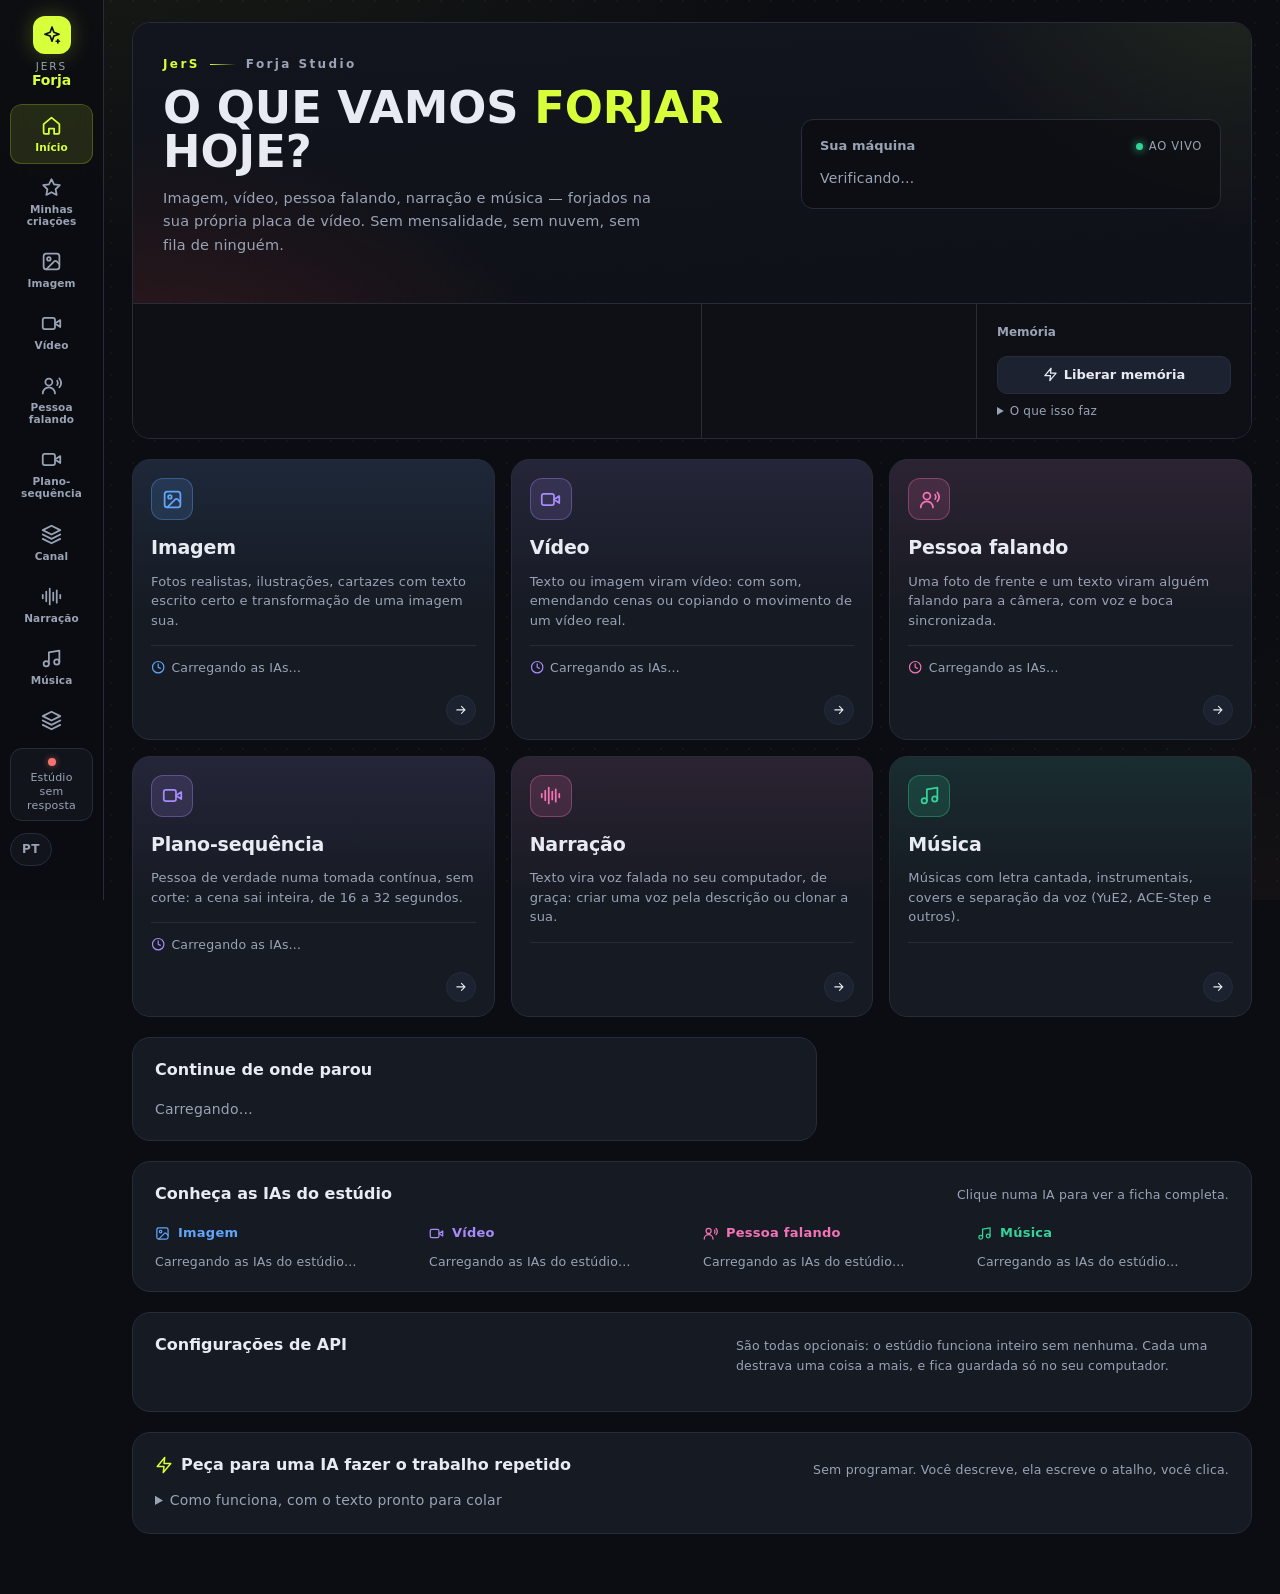
==== estudio/web/index.html @ 70407762 "Página inicial redesenhada (início v3) e dados corrigidos Estrutura: a máquina sobe para o herói com" ====
<!doctype html>
<html lang="pt-BR">
<head>
<meta charset="utf-8">
<meta name="viewport" content="width=device-width, initial-scale=1">
<meta name="color-scheme" content="dark">
<title>JerS · Forja Studio</title>
<link rel="icon" href="data:image/svg+xml,%3Csvg xmlns='http://www.w3.org/2000/svg' viewBox='0 0 32 32'%3E%3Crect width='32' height='32' rx='8' fill='%23d7ff3a'/%3E%3Cpath d='M16 5l2.6 7.4L26 15l-7.4 2.6L16 25l-2.6-7.4L6 15l7.4-2.6z' fill='%230b0d12'/%3E%3C/svg%3E">
<link rel="stylesheet" href="estilo.css?v=20261111-chaves">
<link rel="stylesheet" href="voz.css?v=20261103-nuvem">
<link rel="stylesheet" href="canal.css?v=20261102-molde">
<link rel="stylesheet" href="plano.css?v=20261102-molde2">
<link rel="stylesheet" href="conta.css?v=20261103-conta2">
</head>
<body>
<a class="pular" id="pular" href="#conteudo">Pular para o conteúdo</a>

<!-- A PORTA DE ENTRADA. Fica escondida; o conta.js a mostra quando nao ha licenca valida.
     Comeca com [hidden] de proposito: se o JavaScript falhar, o estudio abre em vez de
     ficar preso numa tela de login que ninguem consegue passar. -->
<div class="porta" id="porta" hidden>
  <div class="porta-arte" aria-hidden="true"><span class="porta-brasa"></span></div>
  <section class="porta-cartao" role="dialog" aria-labelledby="portaTitulo" aria-modal="true">
    <p class="porta-marca"><span class="heroi-jers">JerS</span><i aria-hidden="true"></i>Forja Studio</p>
    <h1 id="portaTitulo" data-i18n="tela.entre-na-sua-conta">Entre na sua conta</h1>
    <p class="porta-sub" id="portaSub" data-i18n="tela.as-ferramentas-daqui-sao-de">As ferramentas daqui são de graça e geram na sua
      própria placa de vídeo. A conta é só para a licença ficar no seu nome.</p>

    <div class="porta-abas" role="tablist">
      <button type="button" id="abaEntrar" role="tab" aria-selected="true" data-i18n="tela.ja-tenho-conta">Já tenho conta</button>
      <button type="button" id="abaCriar" role="tab" aria-selected="false" data-i18n="tela.criar-conta">Criar conta</button>
    </div>

    <form class="porta-form" id="portaForm" autocomplete="on" novalidate>
      <label class="so-criar" hidden>Seu nome
        <input type="text" id="cNome" name="nome" autocomplete="name" maxlength="80"
               placeholder="Como você quer ser chamado" data-i18n-attr="placeholder:dica.como-voce-quer-ser">
      </label>
      <label>E-mail
        <input type="email" id="cEmail" name="email" autocomplete="username"
               required maxlength="160" placeholder="voce@exemplo.com" data-i18n-attr="placeholder:dica.voce-exemplo-com">
      </label>
      <label class="so-criar" hidden>Telefone (com DDD)
        <input type="tel" id="cTel" name="telefone" autocomplete="tel" maxlength="24"
               placeholder="11 99999-8888">
      </label>
      <label>Senha
        <span class="porta-senha">
          <input type="password" id="cSenha" name="senha" autocomplete="current-password"
                 required minlength="8" maxlength="256" placeholder="pelo menos 8 letras ou números" data-i18n-attr="placeholder:dica.pelo-menos-8-letras">
          <button type="button" id="cVer" class="porta-olho" aria-label="Mostrar a senha" data-i18n-attr="aria-label:dica.mostrar-a-senha">ver</button>
        </span>
      </label>
      <p class="porta-erro" id="portaErro" role="alert" hidden></p>
      <button type="submit" class="gerar porta-bt" id="portaBt" data-i18n="tela.entrar">Entrar</button>
      <!-- 05/11/2026: antes disto, quem esquecia a senha nao tinha saida nenhuma a nao
           ser procurar o dono. So aparece no modo "entrar": no cadastro nao faz sentido. -->
      <button type="button" class="porta-esqueci" id="portaEsqueci" data-i18n="tela.esqueci-minha-senha">Esqueci minha senha</button>
    </form>

    <!-- 13/11/2026: o codigo de 6 numeros que chega no e-mail. Aparece no lugar do
         formulario quando o servidor aceita a senha mas ainda nao tem o e-mail confirmado -
         no cadastro novo e na atualizacao de cadastro das contas antigas. -->
    <form class="porta-form porta-codigo" id="portaCodigo" autocomplete="off" novalidate hidden>
      <p class="porta-codigo-txt" id="codigoTxt"></p>
      <label>Código de 6 números
        <input type="text" id="cCodigo" name="codigo" inputmode="numeric" pattern="[0-9]*"
               autocomplete="one-time-code" maxlength="7" placeholder="000000">
      </label>
      <p class="porta-erro" id="codigoErro" role="alert" hidden></p>
      <button type="submit" class="gerar porta-bt" id="codigoBt">Confirmar e entrar</button>
      <button type="button" class="porta-esqueci" id="codigoDeNovo">Mandar outro código</button>
      <button type="button" class="porta-esqueci" id="codigoVoltar">Voltar</button>
    </form>

    <p class="porta-pe" id="portaPe"></p>
  </section>
</div>

<header class="topo">
  <a class="marca" href="#/" aria-label="JerS Forja Studio — início"
     data-i18n-attr="aria-label:topo.marca">
    <span class="marca-ic" id="marcaIc"></span>
    <span class="marca-txt"><span class="marca-jers">JerS</span><b>Forja</b></span>
  </a>
  <nav class="nav" id="nav" aria-label="Seções" data-i18n-attr="aria-label:nav.secoes">
    <a href="#/" data-rota="inicio"><span data-ic="inicio"></span><span data-i18n="nav.inicio">Início</span></a>
    <a href="#/tudo" data-rota="tudo"><span data-ic="estrela"></span><span data-i18n="nav.tudo">Minhas criações</span></a>
    <a href="#/imagem" data-rota="imagem"><span data-ic="imagem"></span><span data-i18n="nav.imagem">Imagem</span></a>
    <a href="#/video" data-rota="video"><span data-ic="video"></span><span data-i18n="nav.video">Vídeo</span></a>
    <a href="#/apresentador" data-rota="apresentador"><span data-ic="apresentador"></span><span data-i18n="nav.apresentador">Pessoa falando</span></a>
    <a href="#/plano" data-rota="plano"><span data-ic="video"></span><span data-i18n="nav.plano">Plano-sequência</span></a>
    <a href="#/canal" data-rota="canal"><span data-ic="fila"></span><span data-i18n="nav.canal">Canal</span></a>
    <a href="#/voz" data-rota="voz"><span data-ic="onda"></span><span data-i18n="nav.voz">Narração</span></a>
    <a href="#/musica" data-rota="musica"><span data-ic="musica"></span><span data-i18n="nav.musica">Música</span></a>
    <a href="#/fila" data-rota="fila"><span data-ic="fila"></span><span data-i18n="nav.fila">Fila</span>
      <span class="nav-contador" id="navFilaN" hidden></span></a>
  </nav>
  <!-- O title daqui NÃO leva data-i18n-attr: o app.js reescreve ele a cada pulso com o
       estado da máquina ("Nada gerando agora", "O estúdio não respondeu"). Marcar para
       traduzir faria a troca de idioma apagar um aviso vivo - e o pulso seguinte apagaria
       a tradução de volta. Texto que o servidor escreve se traduz no servidor. -->
  <a class="maq-mini" id="maqMini" href="#/" title="Sua máquina (abre o Início)">
    <i class="ponto" id="maqPonto"></i><span id="maqTxt">verificando…</span>
  </a>
  <!-- 11/11/2026: português é o padrão e nunca se pergunta nada a quem já está em
       português. Quem quiser inglês ou espanhol troca aqui, e a escolha fica no navegador. -->
  <div class="idioma-canto" id="idiomaCanto"></div>
  <div class="conta-canto" id="contaCanto"></div>
  <!-- fio de progresso: aparece em QUALQUER aba enquanto algo gera (02/11/2026) -->
  <i class="topo-prog" id="topoProg" hidden aria-hidden="true"></i>
</header>

<main id="conteudo" tabindex="-1">

  <!-- recado de configuracao nova (atualizacao.js) -->
  <div id="atualizacaoTarja"></div>

  <!-- ============================== INÍCIO ============================== -->
  <section id="vInicio" class="vista inicio" hidden aria-labelledby="inicioTitulo">
    <div id="contaRecado"></div>

    <!-- INICIO v3 (14/11/2026). O heroi tem duas metades: o titulo e a maquina ao vivo.
         Embaixo, a BANCADA: servicos, IA de texto, fila e memoria numa linha so. As pecas da
         bancada sao MOVIDAS para ca pelo app.js (montarMaquina), com os mesmos ids. -->
    <div class="heroi">
      <div class="heroi-brasa" aria-hidden="true"></div>
      <div class="heroi-corpo">
        <div class="heroi-texto">
          <p class="heroi-marca"><span class="heroi-jers">JerS</span><i aria-hidden="true"></i>Forja Studio</p>
          <h1 id="inicioTitulo" tabindex="-1" data-i18n-html="inicio.titulo">O que vamos <em>forjar</em> hoje?</h1>
          <p class="heroi-sub" data-i18n="inicio.sub">Imagem, vídeo, pessoa falando, narração e música — forjados na sua
            própria placa de vídeo. Sem mensalidade, sem nuvem, sem fila de ninguém.</p>
          <div class="heroi-tiras" id="heroiTiras" role="status"></div>
        </div>
        <section class="maquina" id="maquina" aria-labelledby="maqTitulo">
          <div class="bloco-cab">
            <h2 id="maqTitulo" data-i18n="tela.sua-maquina">Sua máquina</h2>
            <span class="ao-vivo" id="maqAoVivo"><i></i>ao vivo</span>
          </div>
          <div id="maqCorpo"><p class="fraco">Verificando…</p></div>
        </section>
      </div>
      <div class="bancada" id="bancada">
        <div class="forja-fornos" id="forjaFornos"></div>
      </div>
    </div>

    <div class="escolhas" id="escolhas"></div>

    <!-- 13/11/2026: as IAs que o projeto ja usou e aprova, com a escolha do DISCO. Antes o
         painel baixava tudo dentro da propria pasta, sem perguntar - e quem nao tinha
         espaco no C: nao tinha o que fazer. Desenhado pelo app.js (renderAprovadas). -->
    <!-- 14/11/2026: tudo que esta maquina precisa para o estudio funcionar inteiro, em
         ordem de fazer, com o passo a passo e o botao. Desenhado pelo app.js (renderPreparar). -->
    <section class="bloco-inicio preparar" id="blocoPreparar" aria-labelledby="prepTitulo" hidden>
      <div class="bloco-cab">
        <h2 id="prepTitulo" data-i18n="tela.preparar">Preparar esta máquina</h2>
        <p class="fraco" id="prepSub"></p>
      </div>
      <div id="preparar"></div>
    </section>

    <div class="inicio-duo">
      <section class="bloco-inicio" aria-labelledby="contTitulo">
        <div class="bloco-cab">
          <h2 id="contTitulo" data-i18n="tela.continue-de-onde-parou">Continue de onde parou</h2>
          <p class="fraco" id="contConta"></p>
        </div>
        <div class="recentes" id="recentes"><p class="fraco">Carregando…</p></div>
      </section>

    <!-- ====== Novidades (02/11/2026): vem de estudio/novidades.json ====== -->
    <section class="bloco-inicio novidades" id="blocoNovidades" aria-labelledby="novTitulo" hidden>
      <div class="bloco-cab">
        <h2 id="novTitulo"><span data-ic="brilho"></span> Novidades</h2>
        <button type="button" class="bt-fantasma mini" id="novVerTodas" hidden>Ver todas</button>
      </div>
      <div class="nov-lista" id="novLista"></div>
    </section>
    </div>

    <div class="dica-faixa" id="dicaFaixa">
      <span class="dica-ic" data-ic="dica"></span>
      <div class="dica-corpo"><p class="dica-rot" id="dicaRot">Dica</p><p class="dica-txt" id="dicaTxt"></p></div>
      <button type="button" class="bt-fantasma" id="dicaOutra" aria-label="Mostrar outra dica"><span data-ic="dir"></span></button>
    </div>

    <section class="bloco-inicio aprovadas" id="blocoAprovadas" aria-labelledby="aprovTitulo" hidden>
      <div class="bloco-cab">
        <h2 id="aprovTitulo" data-i18n="tela.ias-aprovadas">IAs aprovadas pelo projeto</h2>
        <p class="fraco" data-i18n="tela.ias-aprovadas-sub">As que já foram usadas de verdade para fazer vídeo e funcionam. Escolha o disco, marque as que quer e instale.</p>
      </div>
      <div id="aprovadas"></div>
    </section>

    <section class="bloco-inicio catalogo" aria-labelledby="catTitulo">
      <div class="bloco-cab">
        <h2 id="catTitulo" data-i18n="tela.conheca-as-ias-do-estudio">Conheça as IAs do estúdio</h2>
        <p class="fraco" data-i18n="tela.clique-numa-ia-para-ver">Clique numa IA para ver a ficha completa.</p>
      </div>
      <div class="catalogo-grade" id="catalogo"></div>
    </section>

    <!-- 11/11/2026: as chaves de API, num lugar so. Antes a do ElevenLabs ficava escondida
         dentro da aba Narracao e o token do Hugging Face só existia como arquivo — quem
         instalava o pacote não tinha como saber que ele existia. O conteudo e desenhado
         pelo app.js (renderChaves), a partir do que o /api/chaves conta. -->
    <section class="bloco-inicio chaves" id="blocoChaves" aria-labelledby="chavesTitulo">
      <div class="bloco-cab">
        <h2 id="chavesTitulo" data-i18n="tela.configuracoes-de-api">Configurações de API</h2>
        <p class="fraco" data-i18n="tela.sao-todas-opcionais-o-estudio">São todas opcionais: o estúdio funciona inteiro sem nenhuma. Cada uma destrava uma coisa a mais, e fica guardada só no seu computador.</p>
      </div>
      <div class="chaves-lista" id="chavesLista"></div>
    </section>

    <!-- ====== o atalho que a IA escreve (02/11/2026) ====== -->
    <section class="bloco-inicio atalho-ia" aria-labelledby="atalhoTitulo">
      <div class="bloco-cab">
        <h2 id="atalhoTitulo"><span data-ic="raio"></span> Peça para uma IA fazer o trabalho repetido</h2>
        <p class="fraco" data-i18n="tela.sem-programar-voce-descreve-ela">Sem programar. Você descreve, ela escreve o atalho, você clica.</p>
      </div>

      <details class="atalho-dobra">
        <summary>Como funciona, com o texto pronto para colar</summary>
      <div class="atalho-corpo">
        <p>Este estúdio é um servidor na sua própria máquina, em
          <code>http://127.0.0.1:8194</code>. Quem sabe conversar com ele por HTTP comanda o
          estúdio inteiro — e uma <b>IA de código</b> (Claude Code, Codex, Gemini CLI) sabe.</p>

        <p>Você pede em português: <i>“lê o arquivo cenas.json, manda o estúdio gerar a imagem
          de cada cena no Qwen 2512 em 9:16, espera cada uma terminar, e no fim junta tudo com a
          narração. Me entrega isso como um .bat que eu clico.”</i> Ela entrega o arquivo. Você
          clica.</p>

        <p class="atalho-chave"><b>É aqui que o token fica barato:</b> você paga a IA de código
          <b>uma vez</b>, para escrever o atalho. Daí em diante o atalho roda sozinho, quantas
          vezes você quiser, sem conversa e sem cobrança por geração — porque quem gera é a sua
          placa, aqui dentro.</p>

        <details class="atalho-cola">
          <summary data-i18n="tela.o-que-colar-na-conversa">O que colar na conversa com a IA (clique para abrir)</summary>
          <p class="fraco" data-i18n="tela.cole-este-bloco-e-ela">Cole este bloco e ela já sabe falar com o estúdio:</p>
          <pre id="atalhoTexto">O Estúdio Local roda em http://127.0.0.1:8194 e tem estes endereços:

  GET  /api/presets      a lista de IAs instaladas, com formatos e qualidades de cada uma
  POST /api/gerar        põe um trabalho na fila
                         corpo: {"preset": "...", "modo": "...", "prompt": "...",
                                 "formato": "9:16", "qualidade": "Caprichado"}
                         devolve o id do trabalho
  GET  /api/trabalhos?aba=imagem&amp;limite=60    o estado da fila (pronto / gerando / erro)
  GET  /api/midia/{id}/{i}                    BAIXA o arquivo pronto
  GET  /api/pastas       as pastas desta máquina (pergunte, não chute)
  POST /api/voz/falar    gera narração com a voz local (de graça)
  GET  /api/ocupado      diz se a placa está ocupada

ONDE OS ARQUIVOS FICAM: eles NÃO caem na minha pasta de trabalho. A imagem e o vídeo ficam
na pasta de saída da ComfyUI, e a narração em outra; pergunte em /api/pastas. Para usar um
arquivo, BAIXE por /api/midia/{id}/{i} e salve você mesmo onde eu pedi. Não escreva caminho
de pasta dentro do atalho: numa outra instalação ele quebra.

NÃO VEM NADA PRONTO: não há vídeo, imagem nem música de exemplo aqui dentro. Tudo é gerado
na hora, pela minha placa. Faça a conta do tempo ANTES de prometer: imagem ~25 s, narração
poucos segundos, montagem ~30 s e pessoa falando (lip sync) ~1 min de placa para cada 1 s
de fala. Trilha sonora este estúdio não gera: use música que eu já tenha no disco.

REGRAS que já custaram caro aqui:
1. UMA geração por vez. Só mande a próxima quando a anterior aparecer como pronta em
   /api/trabalhos. A placa não divide: duas ao mesmo tempo deixam as duas lentas.
2. O estúdio PISCA quando carrega um modelo grande. Não desista no primeiro erro: conte
   as falhas seguidas e só pare depois de umas 30 tentativas (uns 4 minutos de silêncio).
3. Se o estúdio cair no meio, PROCURE O ARQUIVO ÓRFÃO na pasta de saída da ComfyUI antes
   de mandar refazer: quase sempre ele já está pronto, só não foi registrado.

Me entregue o resultado como um .bat que eu clico na Área de Trabalho.</pre>
          <button type="button" class="bt-sec" id="atalhoCopiar"><span data-ic="copiar"></span>Copiar este bloco</button>
          <p class="nota fraco">Peça o que é repetitivo: gerar uma lista de cenas, refazer só as
            que ficaram ruins, juntar vídeo com narração, montar a versão vertical. Não peça que
            ela <b>escolha o que ficou bonito</b>: ela não vê a imagem. O atalho automatiza o
            braço, não o olho.</p>
        </details>
      </div>
      </details>
    </section>
  </section>

  <!-- ============================== GERADOR (imagem / vídeo / pessoa falando) ============================== -->
  <section id="vGerador" class="vista gerador" hidden>
    <aside class="painel" id="painel" aria-labelledby="rotaTitulo">
      <div class="painel-corpo" id="painelCorpo">
        <div class="painel-cab">
          <span class="painel-ic" id="rotaIc"></span>
          <div>
            <p class="sobrelinha" id="rotaSobre">Criar</p>
            <h1 id="rotaTitulo" tabindex="-1">Imagem</h1>
          </div>
        </div>

        <section class="bloco" id="secIA" aria-labelledby="hIA">
          <h2 class="passo" id="hIA" data-i18n="tela.escolha-a-ia">Escolha a IA</h2>
          <div id="iaAtual"></div>
          <div id="seletorIA" class="seletor-ia" hidden>
            <label class="busca">
              <span data-ic="busca"></span>
              <input id="buscaIA" type="search" placeholder="Buscar (ex.: cartaz, retrato, com som)" aria-label="Buscar IA" autocomplete="off">
            </label>
            <div id="listaIA" class="lista-ia"></div>
            <details class="em-teste" id="emTeste" hidden>
              <summary data-i18n="tela.em-teste-ainda-nao-liberadas">Em teste — ainda não liberadas</summary>
              <ul id="listaTeste"></ul>
            </details>
          </div>
        </section>

        <section class="bloco" id="secModo" hidden aria-labelledby="hModo">
          <h2 class="passo" id="hModo" data-i18n="tela.como-comecar">Como começar</h2>
          <div class="chips" id="modos" role="group" aria-labelledby="hModo"></div>
        </section>

        <section class="bloco" id="secImagem" hidden aria-labelledby="tituloImagem">
          <h2 class="passo" id="tituloImagem">Imagem</h2>
          <label class="upload" id="upImagem">
            <input type="file" accept="image/*" class="sr-only" aria-describedby="tituloImagem">
            <span class="up-ic" data-ic="enviar"></span>
            <span class="up-txt" data-i18n="tela.clique-arraste-ou-cole-ctrl">Clique, arraste ou cole (Ctrl+V) a imagem</span>
            <img alt="Imagem enviada" hidden>
          </label>
          <div class="texto-ia-barra" id="barraDescrever" hidden>
            <button type="button" class="bt-sec bt-texto" id="btDescrever" title="A IA de texto olha a imagem e escreve uma descrição que pode virar prompt"><span data-ic="ver"></span><span data-i18n="tela.descrever-esta-imagem">Descrever esta imagem</span></button>
            <span class="texto-ia-status" id="descreverStatus" aria-live="polite"></span>
          </div>
        </section>

        <section class="bloco" id="secRefs" hidden aria-labelledby="hRefs">
          <h2 class="passo" id="hRefs">Imagens de referência <small id="refsConta"></small></h2>
          <div class="refs" id="refs"></div>
          <label class="upload baixo" id="upRefs">
            <input type="file" accept="image/*" multiple class="sr-only" aria-describedby="refsDica">
            <span class="up-ic" data-ic="mais"></span>
            <span class="up-txt" data-i18n="tela.adicionar-imagens-rosto-roupa-carro">Adicionar imagens (rosto, roupa, carro, cenário…)</span>
          </label>
          <p class="nota" id="refsDica">Clique numa imagem para colocar a etiqueta dela no prompt.</p>
        </section>

        <section class="bloco" id="secVideo" hidden aria-labelledby="hVideo">
          <h2 class="passo" id="hVideo" data-i18n="tela.video-de-movimento">Vídeo de movimento</h2>
          <label class="upload" id="upVideo">
            <input type="file" accept="video/*" class="sr-only" aria-describedby="hVideo">
            <span class="up-ic" data-ic="video"></span>
            <span class="up-txt" data-i18n="tela.1-pessoa-camera-parada-corpo">1 pessoa, câmera parada, corpo inteiro</span>
            <video muted playsinline hidden></video>
          </label>
        </section>

        <section class="bloco" id="secEnquadrar" hidden aria-labelledby="hEnq">
          <h2 class="passo" id="hEnq" data-i18n="tela.enquadramento-do-personagem">Enquadramento do personagem</h2>
          <div class="chips" id="enquadrarChips" role="group" aria-labelledby="hEnq"></div>
          <div class="enquadre" id="enquadre" hidden>
            <figure><video id="enqVideo" muted playsinline preload="auto"></video><figcaption data-i18n="tela.video-1-quadro">Vídeo (1º quadro)</figcaption></figure>
            <figure><img id="enqImagem" alt="Personagem enquadrado"><figcaption data-i18n="tela.personagem-enquadrado">Personagem enquadrado</figcaption></figure>
          </div>
          <p class="nota" id="enqStatus" aria-live="polite"></p>
        </section>

        <section class="bloco" id="secPrompt" aria-labelledby="hPrompt">
          <h2 class="passo" id="hPrompt">Descreva o que você quer</h2>
          <textarea id="prompt" rows="5" aria-labelledby="hPrompt" aria-describedby="dicaPrompt" placeholder="Descreva o que você quer gerar…"></textarea>
          <div class="texto-ia-barra" id="barraTexto">
            <button type="button" class="bt-sec bt-texto" id="btMelhorar" title="A IA de texto do estúdio reescreve o seu pedido no formato que esta IA entende melhor (em inglês). Você vê antes e depois e pode desfazer.">✨ Melhorar prompt</button>
            <button type="button" class="bt-sec bt-texto" id="btEscrever" hidden title="Escreva o tema na caixa (ex.: dicas para dormir melhor) e a IA de texto escreve o que a pessoa vai falar."><span data-ic="texto"></span><span data-i18n="tela.escrever-o-texto">Escrever o texto</span></button>
            <span class="texto-ia-status" id="textoStatus" aria-live="polite"></span>
          </div>
          <div class="texto-ia-caixa" id="textoCaixa" hidden>
            <div class="texto-ia-cab"><b id="textoTitulo">Prompt melhorado</b><span class="texto-ia-onde" id="textoOnde"></span></div>
            <div class="texto-ia-comparar" id="textoComparar">
              <div><span class="texto-ia-rot" data-i18n="tela.antes">Antes</span><p class="texto-ia-antes" id="textoAntes"></p></div>
              <div><span class="texto-ia-rot" id="textoDepoisRot">Depois (já está na caixa acima)</span><p class="texto-ia-depois" id="textoDepois"></p></div>
            </div>
            <p class="aviso-linha" id="textoAviso" hidden></p>
            <div class="texto-ia-acoes">
              <button type="button" class="bt-sec" id="btUsarTexto" hidden><span data-ic="ok"></span><span data-i18n="tela.usar-como-prompt">Usar como prompt</span></button>
              <button type="button" class="bt-sec" id="btJuntarTexto" hidden><span data-ic="mais"></span><span data-i18n="tela.juntar-ao-prompt">Juntar ao prompt</span></button>
              <button type="button" class="bt-sec" id="btDesfazer"><span data-ic="reusar"></span><span data-i18n="tela.desfazer">Desfazer</span></button>
              <button type="button" class="bt-fantasma mini" id="btFecharTexto">Fechar</button>
            </div>
          </div>
          <p class="dica-prompt" id="dicaPrompt" hidden></p>
        </section>

        <section class="bloco" id="secVoz" hidden aria-labelledby="hVoz">
          <h2 class="passo" id="hVoz" data-i18n="tela.voz-e-motor-do-video">Voz e motor do vídeo</h2>
          <h3 class="sub" id="hIdioma" data-i18n="tela.idioma-da-fala">Idioma da fala</h3>
          <div class="chips" id="idiomas" role="group" aria-labelledby="hIdioma"></div>
          <h3 class="sub" id="hVozes">Voz <small data-i18n="tela.escolha-uma-salva-ou-clone">(escolha uma salva ou clone uma nova)</small></h3>
          <div class="chips" id="vozes" role="group" aria-labelledby="hVozes"></div>
          <label class="upload baixo" id="upVoz">
            <input type="file" accept="audio/*,video/*" class="sr-only" aria-describedby="hVozes">
            <span class="up-ic" data-ic="microfone"></span>
            <span class="up-txt" data-i18n="tela.clonar-uma-voz-nova-envie">Clonar uma voz nova: envie 10–20 s só da voz (sem música)</span>
            <audio controls preload="none" hidden></audio>
          </label>
          <div class="salvar-voz" id="salvarVoz" hidden>
            <input id="nomeVoz" placeholder="Nome desta voz (ex.: Minha voz, Locutor)" aria-label="Nome da voz">
            <button type="button" id="btSalvarVoz" class="bt-sec">Salvar na lista</button>
          </div>
          <p class="nota" id="vozStatus" aria-live="polite"></p>
          <!-- 09/11/2026: a mesma caixa da tela de Narracao, agora AQUI tambem. A pessoa
               escolhia a voz nesta tela e nao tinha como dizer que tem conta no ElevenLabs:
               so via as vozes locais e nenhuma explicacao. A chave e DELA e fica na maquina
               dela; nada de ElevenLabs viaja no pacote. -->
          <details class="nuvem" id="nuvem11Bloco">
            <summary><span data-ic="onda"></span> Vozes na nuvem <small data-i18n="tela.opcional">(opcional)</small>
              <i class="nuvem-selo" id="nuvem11Selo"></i></summary>
            <div class="nuvem-corpo">
              <p class="nuvem-ex">As vozes da lista acima são <b>locais e de graça</b>, e é com
                elas que o estúdio já funciona. Se você tiver conta no <b>ElevenLabs</b> e quiser
                usar as vozes de lá, cole a <b>sua</b> chave: elas aparecem na lista com o
                símbolo ☁ e gastam crédito da <b>sua</b> conta.</p>
              <label class="nuvem-rot" for="nuvem11Chave" data-i18n="tela.chave-do-elevenlabs">Chave do ElevenLabs</label>
              <input type="password" id="nuvem11Chave" autocomplete="off" spellcheck="false"
                     placeholder="cole a chave aqui" maxlength="300">
              <div class="nuvem-bts">
                <button type="button" class="gerar" id="nuvem11Salvar">Salvar</button>
                <button type="button" class="bt-sec" id="nuvem11Tirar">Remover</button>
              </div>
              <p class="nuvem-msg" id="nuvem11Msg" role="status"></p>
              <p class="nuvem-pe">Fica num arquivo de texto na sua máquina, na pasta
                <code>API</code>. Nunca sai daqui e nunca vai para o GitHub.</p>
            </div>
          </details>
          <h3 class="sub" id="hAudio">Ou áudio pronto <small data-i18n="tela.opcional-ele-dubla-esse-audio">(opcional · ele dubla esse áudio em vez do texto)</small></h3>
          <label class="upload baixo" id="upAudio">
            <input type="file" accept="audio/*,video/*" class="sr-only" aria-describedby="hAudio">
            <span class="up-ic" data-ic="onda"></span>
            <span class="up-txt" data-i18n="tela.clique-ou-arraste-o-audio">Clique ou arraste o áudio que ele vai falar</span>
            <audio controls preload="none" hidden></audio>
          </label>
          <button type="button" id="limparAudio" class="bt-sec" hidden>Remover áudio pronto (voltar a usar o texto)</button>
          <h3 class="sub" id="hMotor" data-i18n="tela.motor-do-video">Motor do vídeo</h3>
          <div class="chips" id="motores" role="group" aria-labelledby="hMotor"></div>
          <p class="nota" id="motorNota"></p>
        </section>

        <section class="bloco" id="secAjustes" aria-labelledby="hAjustes">
          <h2 class="passo" id="hAjustes" data-i18n="tela.ajustes">Ajustes</h2>
          <div class="opcoes">
            <div id="optEstilo" hidden><h3 class="sub" id="hEstilo" data-i18n="tela.estilo">Estilo</h3><div class="chips" id="estilos" role="group" aria-labelledby="hEstilo"></div></div>
            <div id="optFormato" hidden><h3 class="sub" id="hFormato" data-i18n="tela.formato">Formato</h3><div class="chips" id="formatos" role="group" aria-labelledby="hFormato"></div></div>
            <div id="optResolucao" hidden><h3 class="sub" id="hResolucao" data-i18n="tela.resolucao">Resolução</h3><div class="chips" id="resolucoes" role="group" aria-labelledby="hResolucao"></div></div>
            <div id="optDuracao" hidden><h3 class="sub" id="hDuracao" data-i18n="tela.duracao">Duração</h3><div class="chips" id="duracoes" role="group" aria-labelledby="hDuracao"></div></div>
            <div id="optQualidade" hidden><h3 class="sub" id="hQualidade" data-i18n="tela.qualidade">Qualidade</h3><div class="chips" id="qualidades" role="group" aria-labelledby="hQualidade"></div></div>
            <div id="optForca" hidden>
              <h3 class="sub"><label for="forca" data-i18n="tela.forca-da-transformacao">Força da transformação</label> <b id="forcaVal">0,60</b></h3>
              <input type="range" id="forca" min="0.2" max="0.9" step="0.05" value="0.6">
              <p class="nota" data-i18n="tela.baixa-fica-parecida-com-a">Baixa = fica parecida com a original. Alta = muda mais.</p>
            </div>
          </div>
          <p class="nota" id="ajustesFixos"></p>
        </section>

        <details class="bloco avancado" id="secAvancado">
          <summary data-i18n="tela.avancado">Avançado</summary>
          <label class="campo" for="seed">Semente (seed) <small data-i18n="tela.vazio-aleatoria-repita-a-mesma">(vazio = aleatória; repita a mesma para refazer igual)</small></label>
          <input id="seed" inputmode="numeric" placeholder="aleatória" autocomplete="off">
        </details>
      </div>

      <div class="painel-rodape" id="painelRodape">
        <div class="estimativa" id="estimativa" aria-live="polite"></div>
        <button type="button" class="gerar" id="gerar"><span data-ic="brilho"></span><span id="gerarTxt">Gerar</span></button>
        <div class="erro" id="erro" role="alert" hidden></div>
      </div>
    </aside>

    <section class="criacoes" aria-labelledby="tituloCriacoes">
      <div class="cri-cab">
        <div>
          <h2 id="tituloCriacoes" tabindex="-1">Criações</h2>
          <p class="fraco" id="contaCriacoes" aria-live="polite"></p>
        </div>
        <label class="busca busca-cri">
          <span data-ic="busca"></span>
          <input id="buscaCri" type="search" placeholder="Buscar no prompt" aria-label="Buscar nas criações" autocomplete="off">
        </label>
      </div>
      <div class="filtros">
        <div class="segmentado" id="filtroEstado" role="group" aria-label="Filtrar por estado"></div>
        <div class="chips-ia" id="filtroIA" role="group" aria-label="Filtrar por IA"></div>
      </div>
      <div class="grade" id="grade"></div>
      <div class="vazio" id="vazio" hidden></div>
      <div class="mais" id="maisBox" hidden>
        <button type="button" class="bt-sec" id="carregarMais">Carregar mais</button>
      </div>
      <div class="limite-box" id="limiteBox" hidden>
        <p class="nota centro" id="limiteAviso"></p>
        <button type="button" class="bt-sec" id="carregarAntigas" hidden>Carregar as mais antigas</button>
      </div>
    </section>
  </section>

  <!-- ============================== MÚSICA ============================== -->
  <section id="vMusica" class="vista musica" hidden aria-labelledby="musTitulo">
    <h1 class="sr-only" id="musTitulo" tabindex="-1">Música</h1>
    <div class="musica-off" id="musicaOff" hidden>
      <div class="musica-off-card">
        <span class="musica-off-ic" data-ic="musica"></span>
        <h2 data-i18n="tela.o-painel-de-musica-esta">O painel de música está desligado</h2>
        <p data-i18n="tela.ele-gera-musicas-com-letra">Ele gera músicas com letra cantada, instrumentais e separa a voz (YuE2, ACE-Step, MiniMax Music, Stable Audio). Ligar leva uns 30 segundos.</p>
        <button type="button" class="gerar" id="ligarMusica"><span data-ic="ligar"></span><span data-i18n="tela.ligar-musica">Ligar música</span></button>
        <p class="nota" id="ligarMusicaStatus" aria-live="polite"></p>
      </div>
    </div>
    <p class="musica-faixa" id="musicaFaixa" role="status" hidden></p>
    <iframe id="musicaFrame" title="Painel de música" allow="clipboard-write; clipboard-read; autoplay" hidden></iframe>
  </section>

  <!-- ============================== FILA ==============================
       07/11/2026: ele pediu "um local para ver o que esta sendo gerado, mesmo que seja o
       Claude, o GPT ou qualquer fluxo". Mostra TUDO que a maquina esta gerando, venha de
       onde vier - o que o painel mandou e o que veio de fora. -->
  <section id="vFila" hidden>
    <h1 class="sr-only" id="filaTitulo" tabindex="-1">Fila</h1>
    <div class="fila-topo">
      <h2 class="fila-tit" data-i18n="tela.o-que-a-maquina-esta">O que a máquina está gerando agora</h2>
      <p class="nota" id="filaQuando"></p>
    </div>
    <div class="fila-lista" id="filaLista"></div>
    <p class="nota" id="filaAviso"></p>

    <!-- 07/11/2026: "deixa um historico do que foi gerado sempre e uma opcao de limpar".
         O historico da ComfyUI rotaciona; este acumula, e inclui o que veio de fora. -->
    <div class="fila-hist">
      <div class="fila-hist-cab">
        <h2 class="fila-tit">Já gerado <span class="fila-hist-n" id="filaHistN"></span></h2>
        <div class="fila-hist-bts">
          <button type="button" class="voz-gerir-bt" id="filaLimpar">
            <span data-ic="lixo"></span><span data-i18n="tela.limpar-historico">Limpar histórico</span></button>
        </div>
      </div>
      <div class="voz-confirma" id="filaLimparConfirma" hidden>
        <p class="nota">Apagar a <b>lista</b> de <b id="filaLimparN"></b>? As imagens e os
          vídeos <b>continuam no disco</b> — some só o registro daqui, e não dá para desfazer.</p>
        <div class="voz-confirma-bts">
          <button type="button" class="voz-gerir-bt perigo" id="filaLimparSim" data-i18n="tela.sim-limpar">Sim, limpar</button>
          <button type="button" class="voz-gerir-bt" id="filaLimparNao" data-i18n="tela.deixa">Deixa</button>
        </div>
      </div>
      <p class="nota" id="filaLimparStatus" aria-live="polite"></p>
      <div class="fila-hist-lista" id="filaHistLista"></div>
    </div>
  </section>

  <!-- ============================== PLANO-SEQUÊNCIA ============================== -->
  <section id="vPlano" class="vista plano" hidden aria-labelledby="planoTitulo">
    <p class="aviso-linha" id="planoErro" hidden></p>

    <div id="planoCorpo" hidden>
      <div class="plano-grade">
        <aside class="painel">
          <div class="painel-corpo">
            <div class="painel-cab">
              <span class="painel-ic" data-ic="video"></span>
              <div>
                <p class="sobrelinha" data-i18n="tela.uma-tomada-so-sem-corte">Uma tomada só, sem corte</p>
                <h1 id="planoTitulo" tabindex="-1">Plano-sequência</h1>
              </div>
            </div>
            <p class="plano-sub">Pessoa de verdade, numa tomada contínua — a cena não é cortada e
              emendada: ela sai inteira. <b id="planoNomeIA"></b></p>

            <section class="bloco">
              <h2 class="passo" data-i18n="tela.a-cena-em-portugues">A cena, em português</h2>
              <textarea id="planoCena" class="voz-texto" rows="7"
                placeholder="Conte a cena inteira, como se estivesse descrevendo um take.&#10;&#10;Ex.: Um rapaz sentado na cama do quarto, de fones, aperta o play num gravador antigo. Ele fecha os olhos enquanto a fita começa a rodar, abaixa a cabeça devagar e respira fundo." data-i18n-attr="placeholder:dica.conte-a-cena-inteira"></textarea>
              <p class="plano-dica">⚠️ <b>Ninguém fala e ninguém canta</b> — a boca fica fechada e o
                que entra é som ambiente. E <b>não use frase negativa</b> (&ldquo;sem olhar para a
                câmera&rdquo;): descreva o que acontece, não o que não acontece.</p>
            </section>

            <section class="bloco">
              <h2 class="passo" data-i18n="tela.duracao-2">Duração</h2>
              <div class="chips plano-chips" id="planoDuracoes"></div>
            </section>

            <section class="bloco">
              <h2 class="passo" data-i18n="tela.tamanho-do-quadro">Tamanho do quadro</h2>
              <div class="chips" id="planoResolucoes"></div>
            </section>

            <section class="bloco">
              <h2 class="passo">A pessoa <small data-i18n="tela.opcional-2">(opcional)</small></h2>
              <label class="upload" id="planoUp">
                <input type="file" accept="image/*" class="sr-only">
                <span class="up-ic" data-ic="enviar"></span>
                <span class="up-txt" data-i18n="tela.clique-ou-arraste-a-foto">Clique ou arraste a foto (opcional — sem ela, o estúdio cria a pessoa)</span>
              </label>
              <button type="button" class="bt-fantasma mini" id="planoTirarFoto" data-i18n="tela.tirar-a-foto">Tirar a foto</button>
            </section>

            <div class="plano-andamento" id="planoAndamento" hidden>
              <p><b id="planoAndTitulo"></b></p>
              <div class="plano-progresso"><i id="planoAndBarra"></i></div>
              <p class="fraco" id="planoAndDetalhe"></p>
              <a class="bt-sec" id="planoVer" target="_blank" rel="noopener" hidden><span data-ic="ver"></span>Ver o vídeo</a>
            </div>

            <details class="ficha-tecnica">
              <summary data-i18n="tela.ficha-tecnica-e-o-que">Ficha técnica e o que já aprendemos</summary>
              <h3 class="plano-lado-tit" data-i18n="tela.a-configuracao">A configuração</h3>
              <div class="plano-config" id="planoConfig"></div>

              <h3 class="plano-lado-tit" data-i18n="tela.o-que-ja-aprendemos">O que já aprendemos</h3>
              <ul class="plano-licoes">
                <li><b>Ao levantar, a câmera cola</b> e mostra nuca e tronco. Se a pessoa for se
                  levantar, escreva <i>&ldquo;a câmera recua acompanhando, rosto sempre no
                  quadro&rdquo;</i> — ou escolha uma cena em que ninguém levanta.</li>
                <li><b>É uma tomada só.</b> Não dá para refazer um pedaço: se um trecho sair
                  ruim, a tomada inteira é gerada de novo.</li>
                <li><b>Cerca de 10 minutos de placa para cada 8 segundos.</b> Um clipe contínuo de
                  4 minutos daria umas 7 horas — por isso o combinado é <b>2 ou 3 blocos de 24 s</b>
                  por música, alternados na montagem.</li>
              </ul>
            </details>
          </div>

          <div class="painel-rodape">
            <div class="plano-conta" id="planoConta"></div>
            <button type="button" class="gerar" id="planoGerar"><span data-ic="play"></span><span data-i18n="tela.gerar-a-tomada">Gerar a tomada</span></button>
          </div>
        </aside>

        <section class="criacoes" aria-labelledby="planoCriTitulo">
          <div class="cri-cab">
            <div>
              <h2 id="planoCriTitulo" tabindex="-1" data-i18n="tela.tomadas-geradas">Tomadas geradas</h2>
              <p class="fraco" id="planoCriConta" aria-live="polite"></p>
            </div>
          </div>
          <div class="grade" id="planoGrade"></div>
          <div class="vazio" id="planoVazio" hidden>
            <p data-i18n="tela.nenhuma-tomada-ainda-conte-a">Nenhuma tomada ainda. Conte a cena ao lado, escolha a duração e clique em Gerar a tomada.</p>
          </div>
        </section>
      </div>
    </div>
  </section>

  <!-- ============================== MINHAS CRIAÇÕES ============================== -->
  <section id="vTudo" class="vista tudo" hidden aria-labelledby="tudoTitulo">
    <section class="criacoes">
      <div class="cri-cab">
        <div>
          <h1 id="tudoTitulo" tabindex="-1">Minhas criações</h1>
          <p class="fraco" id="tudoConta" aria-live="polite">Carregando…</p>
        </div>
        <label class="busca busca-cri">
          <span data-ic="busca"></span>
          <input id="tudoBusca" type="search" placeholder="Buscar no prompt" aria-label="Buscar nas criações" autocomplete="off" data-i18n-attr="placeholder:dica.buscar-no-prompt, aria-label:dica.buscar-nas-criacoes">
        </label>
      </div>
      <div class="filtros">
        <div class="chips-ia" id="tudoFiltro" role="group" aria-label="Filtrar por tipo" data-i18n-attr="aria-label:dica.filtrar-por-tipo"></div>
      </div>
      <div class="grade" id="tudoGrade"></div>
      <div class="vazio" id="tudoVazio" hidden><p data-i18n="tela.nada-por-aqui-ainda">Nada por aqui ainda.</p></div>
      <div class="mais" id="tudoMaisBox" hidden>
        <button type="button" class="bt-sec" id="tudoMais" data-i18n="tela.carregar-mais">Carregar mais</button>
      </div>
    </section>
  </section>

  <!-- ============================== CANAL AUTOMÁTICO ============================== -->
  <section id="vCanal" class="vista canal" hidden aria-labelledby="canalTitulo">
    <div class="canal-cab">
      <div class="canal-cab-tit">
        <span class="painel-ic" data-ic="fila"></span>
        <div>
          <p class="sobrelinha" data-i18n="tela.do-texto-ao-video-pronto">Do texto ao vídeo pronto</p>
          <h1 id="canalTitulo" tabindex="-1">Canal automático</h1>
          <p class="canal-pasta" id="canalPasta"></p>
        </div>
      </div>
      <div class="canal-cab-bts">
        <button type="button" class="bt-sec" id="canalAtualizar"><span data-ic="reusar"></span>Atualizar</button>
        <button type="button" class="gerar" id="canalNovoBt"><span data-ic="mais"></span><span data-i18n="tela.video-novo">Vídeo novo</span></button>
      </div>
    </div>

    <p class="aviso-linha" id="canalErro" hidden></p>

    <!-- a fila, quando está rodando -->
    <div class="canal-fila" id="canalFila" hidden>
      <span class="canal-fila-ic" data-ic="relogio"></span>
      <div class="canal-fila-corpo">
        <p><b id="canalFilaAgora"></b></p>
        <p class="fraco" id="canalFilaDetalhe"></p>
      </div>
      <button type="button" class="bt-sec" id="canalFilaParar"><span data-ic="parar"></span>Parar</button>
    </div>

    <!-- vídeo novo -->
    <div class="canal-novo" id="canalNovo" hidden>
      <h2 class="passo" data-i18n="tela.o-texto-da-narracao">O texto da narração</h2>
      <label class="voz-campo"><span data-i18n="tela.titulo-vira-o-nome-da">Título (vira o nome da pasta)</span>
        <input id="canalTituloIn" type="text" maxlength="80" placeholder="Ex.: A pedra de Ebenézer" data-i18n-attr="placeholder:dica.ex-a-pedra-de"></label>
      <textarea id="canalTexto" class="voz-texto" rows="9"
        placeholder="Cole aqui a narração inteira.&#10;&#10;Gancho nos 5 primeiros segundos, uma ideia só, a referência falada por extenso e uma pergunta no fim." data-i18n-attr="placeholder:dica.cole-aqui-a-narracao"></textarea>
      <div class="canal-conta">
        <b id="canalLetras">0</b> letras · <b id="canalSegundos">0 s</b> de narração ·
        <span id="canalPlaca" data-i18n="tela.0-min-de-placa">0 min de placa</span>
      </div>
      <p class="canal-dica" id="canalDica" hidden></p>
      <div class="canal-novo-bts">
        <button type="button" class="bt-sec" id="canalCancelar" data-i18n="tela.cancelar">Cancelar</button>
        <button type="button" class="gerar" id="canalCriar"><span data-ic="ok"></span><span data-i18n="tela.criar-o-video">Criar o vídeo</span></button>
      </div>
    </div>

    <!-- lista -->
    <div class="canal-lista" id="canalLista"><p class="fraco">Carregando…</p></div>

    <!-- barra de ação quando há selecionados -->
    <div class="canal-barra" id="canalBarra" hidden>
      <span id="canalBarraTxt"></span>
      <div class="canal-barra-bts">
        <button type="button" class="bt-sec" id="canalLimparSel" data-i18n="tela.limpar-selecao">Limpar seleção</button>
        <button type="button" class="gerar" id="canalFazer"><span data-ic="play"></span><span data-i18n="tela.fazer-os-escolhidos">Fazer os escolhidos</span></button>
      </div>
    </div>
  </section>

  <!-- janela das cenas -->
  <dialog class="janela canal-cenas" id="dlgCenas" aria-labelledby="cenasTitulo">
    <div class="janela-corpo">
      <h2 id="cenasTitulo" data-i18n="tela.imagens-de-apoio">Imagens de apoio</h2>
      <p class="fraco" id="cenasSub"></p>
      <div class="cenas-topo">
        <label class="voz-campo pequeno"><span data-i18n="tela.quantas-imagens">Quantas imagens</span>
          <input id="cenasQuantas" type="number" min="2" max="12" value="6"></label>
        <button type="button" class="bt-sec" id="cenasSugerir"><span data-ic="brilho"></span>Sugerir sozinho</button>
        <button type="button" class="bt-sec" id="cenasMais"><span data-ic="mais"></span>Linha em branco</button>
      </div>
      <p class="canal-dica">A imagem entra quando a <b>palavra-gatilho</b> é dita — por isso ela
        precisa existir no texto. A primeira linha é a <b>prioritária</b>: o objeto que dá nome ao vídeo.</p>
      <div class="cenas-tabela" id="cenasTabela"></div>
      <p class="nota" id="cenasStatus" aria-live="polite"></p>
      <div class="janela-acoes">
        <button type="button" class="bt-sec" id="cenasFechar" data-i18n="tela.fechar">Fechar</button>
        <button type="button" class="gerar" id="cenasGravar"><span data-ic="ok"></span>Gravar as cenas</button>
      </div>
    </div>
  </dialog>

  <!-- ============================== NARRAÇÃO (voz local, VoiceStudio) ============================== -->
  <section id="vVoz" class="vista voz" hidden aria-labelledby="vozTitulo">
    <h1 class="sr-only" id="vozTitulo" tabindex="-1">Narração</h1>

    <!-- com o VoiceStudio fechado a tela CONTINUA à mostra; isto aqui é só uma faixa em cima -->
    <div class="voz-off" id="vozOff" role="status" hidden>
      <div class="voz-off-card">
        <span class="voz-off-ic" data-ic="microfone"></span>
        <div class="voz-off-texto">
          <h2 data-i18n="tela.a-voz-local-esta-desligada">A voz local está desligada</h2>
          <p>A tela abaixo é a da narração — ela volta a funcionar assim que o
            <b>VoiceStudio</b> estiver aberto.</p>
        </div>
        <div class="voz-off-bts">
          <button type="button" class="gerar" id="vozLigar"><span data-ic="ligar"></span><span data-i18n="tela.ligar-a-voz-local">Ligar a voz local</span></button>
          <button type="button" class="bt-sec" id="vozReprocurar"><span data-ic="reusar"></span>Procurar de novo</button>
        </div>
        <details class="voz-off-ajuda">
          <summary data-i18n="tela.como-ligar-na-mao-nao">Como ligar na mão / não tenho o VoiceStudio</summary>
          <ol class="voz-passos">
            <li data-i18n="tela.abra-o-voicestudio-icone-na">Abra o VoiceStudio (ícone na Área de Trabalho ou no menu Iniciar).</li>
            <li data-i18n="tela.espere-a-janela-dele-carregar">Espere a janela dele carregar por completo.</li>
            <li>Volte aqui e clique em <b>Procurar de novo</b>.</li>
          </ol>
          <p class="nota" id="vozOffDetalhe" aria-live="polite"></p>
          <p class="nota fraco">Não tem o VoiceStudio? Ele é gratuito e de código aberto:
            <span class="voz-link" data-i18n="tela.github-com-debpalash-voicestudio">github.com/debpalash/VoiceStudio</span> — baixe o arquivo
            <b>win-x64</b> da página de releases.</p>
        </details>
      </div>
    </div>

    <div class="voz-tela" id="vozTela" hidden>
      <!-- coluna da esquerda: as três coisas que dá para fazer -->
      <nav class="voz-lado" aria-label="Ferramentas de voz" data-i18n-attr="aria-label:dica.ferramentas-de-voz">
        <button type="button" class="voz-lado-bt" data-tela="falar" aria-current="page">
          <span data-ic="onda"></span><span data-i18n="tela.texto-para-fala">Texto para fala</span></button>
        <button type="button" class="voz-lado-bt" data-tela="desenhar">
          <span data-ic="brilho"></span><span data-i18n="tela.criar-uma-voz">Criar uma voz</span></button>
        <button type="button" class="voz-lado-bt" data-tela="clonar">
          <span data-ic="microfone"></span><span data-i18n="tela.clonar-uma-voz">Clonar uma voz</span></button>
        <!-- Vozes na nuvem: a chave e de QUEM USA, nunca vem no pacote (03/11/2026) -->
        <details class="nuvem" id="nuvemBloco">
          <summary><span data-ic="onda"></span> Vozes na nuvem <i class="nuvem-selo" id="nuvemSelo"></i></summary>
          <div class="nuvem-corpo">
            <p class="nuvem-ex">A narração aqui é <b>local e de graça</b>. Se você tiver conta
              no ElevenLabs e quiser as vozes de lá, cole a <b>sua</b> chave. Elas gastam
              crédito da <b>sua</b> conta.</p>
            <label class="nuvem-rot" for="nuvemChave" data-i18n="tela.chave-do-elevenlabs-2">Chave do ElevenLabs</label>
            <input type="password" id="nuvemChave" autocomplete="off" spellcheck="false"
                   placeholder="cole a chave aqui" maxlength="300" data-i18n-attr="placeholder:dica.cole-a-chave-aqui">
            <div class="nuvem-bts">
              <button type="button" class="gerar" id="nuvemSalvar" data-i18n="tela.salvar">Salvar</button>
              <button type="button" class="bt-sec" id="nuvemTirar" data-i18n="tela.remover">Remover</button>
            </div>
            <p class="nuvem-msg" id="nuvemMsg" role="status"></p>
            <p class="nuvem-pe">Fica num arquivo de texto na sua máquina, na pasta
              <code>API</code>. Nunca sai daqui e nunca vai para o GitHub.</p>
          </div>
        </details>
        <div class="voz-lado-pe">
          <p class="voz-maq" id="vozMaq"><i class="ponto"></i><span>verificando…</span></p>
          <p class="voz-motor" id="vozMotor" hidden></p>
        </div>
      </nav>

      <!-- meio: o texto, como no ElevenLabs -->
      <div class="voz-meio">
        <div class="voz-meio-cab">
          <span class="voz-chip" id="vozChipVoz" data-i18n="tela.nenhuma-voz-escolhida">Nenhuma voz escolhida</span>
          <span class="voz-selo" id="vozChipLic" hidden></span>
        </div>

        <!-- TELA 1: texto para fala -->
        <div class="voz-pagina" data-pagina="falar">
          <textarea id="vozTexto" class="voz-texto" rows="12" spellcheck="true"
            placeholder="Escreva aqui o texto da narração.&#10;&#10;Dica: reticências… são onde a voz respira. Não escreva número em algarismo (6:33) — escreva por extenso (Mateus seis), senão ele lê errado." data-i18n-attr="placeholder:dica.escreva-aqui-o-texto"></textarea>
          <div class="voz-barra">
            <div class="voz-conta">
              <b id="vozLetras">0</b> letras · <b id="vozEstimado">0 s</b> estimados
              <span class="voz-real" id="vozReal" hidden></span>
            </div>
            <div class="voz-barra-bts">
              <button type="button" class="bt-sec" id="vozLimpar"><span data-ic="lixo"></span>Limpar</button>
              <button type="button" class="gerar" id="vozFalar"><span data-ic="play"></span><span data-i18n="tela.gerar-narracao">Gerar narração</span></button>
            </div>
          </div>
          <!-- 07/11/2026: a barra. O motor nao manda progresso, entao o que e FATO aqui e o
               cronometro; a barra e previsao feita com os tempos medidos nesta maquina, e
               diz isso. Passando do previsto ela assume o erro em vez de travar em 99%. -->
          <div class="voz-progresso" id="vozProgresso" hidden>
            <div class="voz-progresso-trilho"><div class="voz-progresso-barra" id="vozProgressoBarra"></div></div>
            <p class="nota" id="vozProgressoTxt" aria-live="polite"></p>
          </div>
          <div class="voz-saida" id="vozSaida" hidden>
            <audio id="vozAudio" controls preload="none"></audio>
            <div class="voz-saida-info" id="vozSaidaInfo"></div>
            <a class="bt-sec" id="vozBaixar" download><span data-ic="baixar"></span>Baixar o .wav</a>
          </div>

          <!-- 07/11/2026: as narracoes sempre foram gravadas em disco, mas a tela nao mostrava
               as de antes - 27 arquivos orfaos na pasta quando ele pediu "as narracoes ficarem
               salvas nas narracoes mesmo". Agora ficam aqui, com o texto que foi falado. -->
          <section class="voz-guardadas" id="vozGuardadas" hidden>
            <h3 class="voz-guardadas-tit">Narrações salvas
              <span class="voz-guardadas-n" id="vozGuardadasN"></span></h3>
            <div class="voz-guardadas-lista" id="vozGuardadasLista"></div>
            <p class="nota" id="vozGuardadasStatus" aria-live="polite"></p>
          </section>
        </div>

        <!-- TELA 2: criar uma voz pela descrição -->
        <div class="voz-pagina" data-pagina="desenhar" hidden>
          <h2 class="passo" data-i18n="tela.descreva-a-voz-que-voce">Descreva a voz que você quer</h2>
          <textarea id="vozDesc" class="voz-texto curta" rows="4"
            placeholder="Ex.: homem idoso, voz grave, calma e acolhedora, sotaque brasileiro, fala devagar como quem conta história" data-i18n-attr="placeholder:dica.ex-homem-idoso-voz"></textarea>
          <p class="voz-entendeu" id="vozEntendeu" aria-live="polite"></p>
          <h2 class="passo" data-i18n="tela.ponto-de-partida">Ponto de partida</h2>
          <div class="chips" id="vozEstilos" role="group" aria-label="Ponto de partida" data-i18n-attr="aria-label:dica.ponto-de-partida"></div>
          <label class="voz-campo"><span data-i18n="tela.nome-desta-voz">Nome desta voz</span>
            <input id="vozDescNome" type="text" maxlength="60" placeholder="Ex.: Senhor da varanda" data-i18n-attr="placeholder:dica.ex-senhor-da-varanda"></label>
          <button type="button" class="gerar" id="vozCriar"><span data-ic="brilho"></span><span data-i18n="tela.criar-a-voz">Criar a voz</span></button>
          <p class="nota" id="vozCriarStatus" aria-live="polite"></p>
        </div>

        <!-- TELA 3: clonar -->
        <div class="voz-pagina" data-pagina="clonar" hidden>
          <h2 class="passo" data-i18n="tela.audio-de-referencia">Áudio de referência</h2>
          <label class="upload" id="vozUp">
            <input type="file" accept="audio/*" class="sr-only">
            <span class="up-ic" data-ic="enviar"></span>
            <span class="up-txt" data-i18n="tela.clique-ou-arraste-um-audio">Clique ou arraste um áudio limpo — uma pessoa só, sem música. Mande 30 s a 1 min: eu escolho os melhores 25 s de dentro</span>
          </label>
          <h2 class="passo">O que está falado no áudio <span class="fraco" data-i18n="tela.pode-deixar-em-branco">(pode deixar em branco)</span></h2>
          <textarea id="vozTransc" class="voz-texto curta" rows="4"
            placeholder="As PALAVRAS que a pessoa fala no áudio, do jeito que ela fala. Na dúvida, deixe vazio." data-i18n-attr="placeholder:dica.as-palavras-que-a"></textarea>
          <p class="aviso-linha">⚠️ Só escreva aqui se for <b>exatamente o que se ouve</b>. Texto
            errado é pior que campo vazio: medido em 31/10, uma transcrição trocada fez a fala
            sair <b>cortada pela metade</b>. Em branco, o motor se vira sozinho.</p>
          <!-- 07/11/2026: ele perguntou "e quando eu nao sei?". Nao precisa saber: o motor
               transcreve. E transcreve o MESMO trecho de 25 s que vai ser clonado, para o
               texto nunca descrever audio que o motor nao ouve. -->
          <button type="button" class="voz-gerir-bt" id="vozDescobrir">
            <span data-ic="onda"></span><span data-i18n="tela.nao-sei-descobre-pelo-audio">Não sei — descobre pelo áudio</span></button>
          <p class="nota" id="vozDescobrirStatus" aria-live="polite"></p>
          <label class="voz-campo"><span data-i18n="tela.nome-desta-voz-2">Nome desta voz</span>
            <input id="vozClonNome" type="text" maxlength="60" placeholder="Ex.: Minha voz" data-i18n-attr="placeholder:dica.ex-minha-voz"></label>
          <p class="aviso-linha" data-i18n="tela.clone-apenas-a-sua-propria">Clone apenas a sua própria voz ou a de quem autorizou você.</p>
          <p class="nota" id="vozRefLaudo" aria-live="polite"></p>
          <button type="button" class="gerar" id="vozClonar"><span data-ic="microfone"></span><span data-i18n="tela.clonar-a-voz">Clonar a voz</span></button>
          <p class="nota" id="vozClonarStatus" aria-live="polite"></p>
        </div>
      </div>

      <!-- direita: os ajustes, como no painel do ElevenLabs -->
      <aside class="voz-ajustes" aria-label="Configurações da narração" data-i18n-attr="aria-label:dica.configuracoes-da-narracao">
        <h2 class="voz-ajustes-tit" data-i18n="tela.configuracoes">Configurações</h2>

        <div class="voz-grupo">
          <label class="voz-rot" for="vozVoz" data-i18n="tela.voz">Voz</label>
          <select id="vozVoz" class="voz-select"></select>
          <p class="voz-licenca" id="vozLicenca"></p>
          <!-- 07/11/2026: ele pediu para poder APAGAR voz criada ("quero apagar a YAMI e
               fazer de novo"). Fica aqui, colado na voz escolhida, em vez de numa tela nova:
               e aqui que ele ja olha quando a voz esta ruim. -->
          <div class="voz-gerir">
            <button type="button" class="voz-gerir-bt" id="vozApagar">
              <span data-ic="lixo"></span><span data-i18n="tela.apagar-esta-voz">Apagar esta voz</span></button>
            <div class="voz-confirma" id="vozApagarConfirma" hidden>
              <p class="nota">Apagar <b id="vozApagarNome"></b>? Some do VoiceStudio inteiro,
                não só daqui, e <b>não dá para desfazer</b>.</p>
              <div class="voz-confirma-bts">
                <button type="button" class="voz-gerir-bt perigo" id="vozApagarSim" data-i18n="tela.sim-apagar">Sim, apagar</button>
                <button type="button" class="voz-gerir-bt" id="vozApagarNao" data-i18n="tela.deixa-2">Deixa</button>
              </div>
            </div>
            <p class="nota" id="vozApagarStatus" aria-live="polite"></p>
          </div>
        </div>

        <div class="voz-grupo">
          <label class="voz-rot" for="vozIdioma" data-i18n="tela.idioma">Idioma</label>
          <select id="vozIdioma" class="voz-select"></select>
        </div>

        <div class="voz-grupo">
          <span class="voz-rot" data-i18n="tela.emocao-e-entrega">Emoção e entrega</span>
          <div class="chips" id="vozEmocoes" role="group" aria-label="Emoção" data-i18n-attr="aria-label:dica.emocao"></div>
          <input id="vozInstruct" type="text" class="voz-instruct" maxlength="200"
                 placeholder="ou escreva: fale devagar, com calma, como quem conta história" data-i18n-attr="placeholder:dica.ou-escreva-fale-devagar">
          <p class="voz-nota-peq">⚠️ A entrega entra na <b>voz</b>, não em cada fala: este motor
            só a aceita na hora de criar ou clonar.
            <button type="button" class="voz-link-bt" id="vozIrCriar" data-i18n="tela.criar-uma-voz-com-essa">Criar uma voz com essa
            entrega</button> — aí ela fala assim em tudo que você gerar com ela.</p>
        </div>

        <div class="voz-grupo">
          <label class="voz-rot" for="vozVel">Velocidade <b id="vozVelVal">1,00×</b></label>
          <input id="vozVel" type="range" min="0.6" max="1.4" step="0.05" value="1">
          <div class="voz-extremos"><span data-i18n="tela.devagar">devagar</span><span data-i18n="tela.rapido">rápido</span></div>
        </div>

        <details class="voz-avancado">
          <summary data-i18n="tela.ajuste-fino">Ajuste fino</summary>
          <label class="voz-rot" for="vozSteps">Capricho <b id="vozStepsVal">16</b></label>
          <input id="vozSteps" type="range" min="4" max="48" step="2" value="16">
          <div class="voz-extremos"><span data-i18n="tela.rapido-2">rápido</span><span data-i18n="tela.caprichado">caprichado</span></div>
          <p class="voz-nota-peq" data-i18n="tela.mais-passos-mais-tempo-de">Mais passos = mais tempo de placa pela mesma fala. Em 16 a
            narração sai bem e mais rápida que o tempo real.</p>
        </details>

        <p class="voz-rodape" data-i18n="tela.tudo-isto-roda-no-seu">Tudo isto roda no seu computador. Nenhum texto sai daqui e não
          existe mensalidade.</p>
      </aside>
    </div>
  </section>
</main>

<!-- ============================== JANELAS ============================== -->
<dialog class="janela confirmar" id="dlgConfirmar" aria-labelledby="confTitulo" aria-describedby="confTexto">
  <div class="janela-corpo">
    <span class="conf-ic" id="confIc"></span>
    <h2 id="confTitulo"></h2>
    <p id="confTexto"></p>
    <ul class="conf-lista" id="confLista" hidden></ul>
    <p class="conf-rodape" id="confRodape" hidden></p>
    <div class="janela-acoes">
      <button type="button" class="bt-sec" id="confNao">Voltar</button>
      <button type="button" class="bt-perigo" id="confSim">Confirmar</button>
    </div>
  </div>
</dialog>

<dialog class="janela ficha-dlg" id="dlgFicha" aria-labelledby="fichaNome">
  <div class="janela-corpo" id="fichaCorpo"></div>
</dialog>

<dialog class="lupa" id="lupa" aria-labelledby="lupaTitulo">
  <div class="lupa-grade">
    <div class="lupa-midia" id="lupaMidia"></div>
    <aside class="lupa-info">
      <div class="lupa-topo">
        <span class="selo" id="lupaSelo"></span>
        <span class="lupa-pos" id="lupaPos"></span>
        <button type="button" class="ic-bt" id="lupaFechar" aria-label="Fechar (Esc)"><span data-ic="fechar"></span></button>
      </div>
      <h2 id="lupaTitulo"></h2>
      <p class="lupa-sub" id="lupaSub"></p>
      <dl class="lupa-dados" id="lupaDados"></dl>
      <p class="aviso-linha" id="lupaAviso" hidden></p>
      <div class="lupa-prompt-cab"><h3 data-i18n="tela.prompt">Prompt</h3><button type="button" class="bt-fantasma mini" id="lupaCopiar"><span data-ic="copiar"></span>Copiar</button></div>
      <p class="lupa-prompt" id="lupaPrompt"></p>
      <p class="lupa-ficha" id="lupaFicha"></p>
      <div class="lupa-saidas" id="lupaSaidas" hidden></div>
      <div class="lupa-acoes">
        <a class="gerar" id="lupaBaixar" download><span data-ic="baixar"></span><span id="lupaBaixarTxt">Baixar no tamanho original</span></a>
        <div class="lupa-acoes-2">
          <button type="button" class="bt-sec" id="lupaReusar"><span data-ic="reusar"></span>Reusar</button>
          <a class="bt-sec" id="lupaAbrir" target="_blank" rel="noopener"><span data-ic="externo"></span>Nova aba</a>
        </div>
      </div>
    </aside>
  </div>
  <button type="button" class="lupa-nav ant" id="lupaAnt" aria-label="Criação anterior (seta para a esquerda)"><span data-ic="esq"></span></button>
  <button type="button" class="lupa-nav prox" id="lupaProx" aria-label="Próxima criação (seta para a direita)"><span data-ic="dir"></span></button>
</dialog>

<div class="avisos" id="avisos" role="status" aria-live="polite"></div>

<!-- idioma.js vem ANTES dos outros: ele troca o texto da casca assim que a tela existe,
     para a pessoa que escolheu inglês não ver o português piscar primeiro. -->
<script src="idioma.js?v=20261111-chaves"></script>
<script src="icones.js?v=20260924-desligar2"></script>
<script src="conta.js?v=20261103-conta2"></script>
<script src="atualizacao.js?v=20261103-atu"></script>
<script src="app.js?v=20261111-chaves"></script>
<script src="voz.js?v=20261109-selo"></script>
<script src="fila.js?v=20261109-musica"></script>
<script src="canal.js?v=20261030-canal"></script>
<script src="plano.js?v=20261102-molde2"></script>
<script src="tudo.js?v=20261102-tudo2"></script>
</body>
</html>
---- estudio/web/estilo.css ----
/* Estúdio Local — interface nova (2026-09-23). 100% local: sem fontes nem ícones da internet.
   Tokens de design compartilhados com o painel de música (contrato [D]). */
:root {
  --fundo: #0b0d12; --fundo-2: #11141b; --painel: #161a23; --painel-2: #1d2230; --borda: #262c3a;
  --texto: #e8ebf2; --fraco: #9aa3b5; --acento: #d7ff3a; --acento-texto: #0b0d12;
  --ok: #34d399; --aviso: #fbbf24; --erro: #f87171; --info: #60a5fa;
  --raio: 14px; --raio-c: 10px; --sombra: 0 8px 24px rgba(0, 0, 0, .35);
  --fonte: "Segoe UI Variable Text", "Segoe UI", system-ui, sans-serif;
  --fonte-titulo: "Segoe UI Variable Display", "Segoe UI Variable Text", "Segoe UI", system-ui, sans-serif;
  /* cores por tipo de IA (selos) */
  --c-imagem: var(--info); --c-video: #a78bfa; --c-voz: #f472b6; --c-musica: var(--ok);
  --borda-forte: #333a4b; --acento-suave: rgba(215, 255, 58, .12); --acento-borda: rgba(215, 255, 58, .35);
  /* BRASA (02/11/2026): a cor do QUENTE — o que esta gerando agora. Antes isso usava o
     --aviso (ambar), que significa 'cuidado' e fica a 29 graus de matiz da lima: de longe
     as duas se confundiam. A brasa fica a 48 graus, o olho separa na hora. Medido: 8,3:1
     de contraste no fundo, e 2,0:1 contra a propria lima. */
  --brasa: #ff8a3d; --brasa-suave: rgba(255, 138, 61, .12); --brasa-borda: rgba(255, 138, 61, .38);
  --topo-h: 60px;
  color-scheme: dark;
}
.t-imagem { --tipo: var(--c-imagem); }
.t-video { --tipo: var(--c-video); }
.t-voz { --tipo: var(--c-voz); }
.t-musica { --tipo: var(--c-musica); }

*, *::before, *::after { box-sizing: border-box; }
[hidden] { display: none !important; }
html { -webkit-text-size-adjust: 100%; }
body {
  /* letra levemente espacada: em fundo escuro o texto 'fecha' e cansa a vista. 0,2px
     devolve o ar sem mexer no tamanho. (referência: o jeito que o Raycast trata tema escuro) */
  margin: 0; min-height: 100vh; color: var(--texto); font: 14px/1.55 var(--fonte); letter-spacing: .2px;
  background-color: var(--fundo);
  background-image:
    radial-gradient(1200px 600px at 8% -10%, rgba(215, 255, 58, .06), transparent 60%),
    radial-gradient(900px 600px at 105% 110%, rgba(255, 138, 61, .05), transparent 60%),
    radial-gradient(circle at 1px 1px, rgba(255, 255, 255, .035) 1px, transparent 0);
  background-size: auto, auto, 22px 22px;
  background-attachment: fixed;
  overflow-x: hidden;
}
h1, h2, h3 { font-family: var(--fonte-titulo); margin: 0; letter-spacing: -.01em; }
p { margin: 0; }
a { color: inherit; }
button, input, textarea, select { font: inherit; color: inherit; }
button { cursor: pointer; }
button:disabled { cursor: not-allowed; }
img, video { max-width: 100%; }
.ic { width: 1.15em; height: 1.15em; flex: none; vertical-align: -.2em; }
[data-ic] { display: inline-flex; }
.sr-only { position: absolute !important; width: 1px; height: 1px; padding: 0; margin: -1px; overflow: hidden;
  clip: rect(0 0 0 0); white-space: nowrap; border: 0; }
:focus-visible { outline: 2px solid var(--acento); outline-offset: 2px; border-radius: 6px; }
.fraco { color: var(--fraco); }
.nota { color: var(--fraco); font-size: 12.5px; line-height: 1.45; }
.nota:empty { display: none; }
.centro { text-align: center; }
.pular { position: absolute; left: 12px; top: -60px; z-index: 100; background: var(--acento); color: var(--acento-texto);
  padding: 8px 14px; border-radius: var(--raio-c); font-weight: 700; text-decoration: none; }
.pular:focus { top: 10px; }
::selection { background: rgba(215, 255, 58, .3); }
::-webkit-scrollbar { width: 10px; height: 10px; }
::-webkit-scrollbar-thumb { background: #2b3242; border-radius: 10px; border: 2px solid transparent; background-clip: padding-box; }
::-webkit-scrollbar-thumb:hover { background-color: #3a4357; }
::-webkit-scrollbar-track { background: transparent; }

/* ---------------------------------------------------------------- botões e campos comuns */
.bt-sec, .bt-perigo, .bt-fantasma, .gerar {
  display: inline-flex; align-items: center; justify-content: center; gap: 7px; border-radius: var(--raio-c);
  text-decoration: none; font-weight: 600; transition: background .15s, border-color .15s, color .15s, transform .1s;
}
.bt-sec { background: var(--painel-2); border: 1px solid var(--borda); padding: 7px 12px; font-size: 13px; color: var(--texto); }
.bt-sec:hover:not(:disabled) { border-color: var(--borda-forte); background: #242a3a; }
.bt-sec:disabled { opacity: .45; }
.bt-perigo { background: var(--erro); color: #1a0606; border: 0; padding: 9px 16px; }
.bt-perigo:hover { background: #fb8f8f; }
.bt-fantasma { background: none; border: 1px solid transparent; color: var(--fraco); padding: 6px 8px; }
.bt-fantasma:hover { color: var(--texto); background: var(--painel-2); }
.bt-fantasma.mini { font-size: 12px; padding: 3px 8px; }
.gerar { background: var(--acento); color: var(--acento-texto); border: 0; padding: 12px 18px; font-weight: 700; font-size: 15px;
  box-shadow: 0 6px 18px rgba(215, 255, 58, .18); }
.gerar:hover:not(:disabled) { background: #e2ff6b; }
.gerar:active:not(:disabled) { transform: translateY(1px); }
.gerar:disabled { opacity: .55; cursor: wait; box-shadow: none; }
.ic-bt { display: inline-grid; place-items: center; width: 36px; height: 36px; border-radius: 10px; background: var(--painel-2);
  border: 1px solid var(--borda); color: var(--texto); }
.ic-bt:hover { border-color: var(--borda-forte); }
input[type=text], input:not([type]), input[type=search], input[inputmode], textarea {
  width: 100%; background: var(--fundo-2); color: var(--texto); border: 1px solid var(--borda); border-radius: var(--raio-c);
  padding: 10px 12px; font: inherit; transition: border-color .15s;
}
input::placeholder, textarea::placeholder { color: #6f788b; }
input:hover, textarea:hover { border-color: var(--borda-forte); }
input:focus, textarea:focus { outline: none; border-color: var(--acento-borda); box-shadow: 0 0 0 3px rgba(215, 255, 58, .1); }
textarea { resize: vertical; min-height: 110px; line-height: 1.5; }
input[type=range] { width: 100%; accent-color: var(--acento); }
.busca { display: flex; align-items: center; gap: 8px; background: var(--fundo-2); border: 1px solid var(--borda);
  border-radius: var(--raio-c); padding: 0 10px; color: var(--fraco); }
.busca:focus-within { border-color: var(--acento-borda); box-shadow: 0 0 0 3px rgba(215, 255, 58, .1); }
.busca input { border: 0; background: none; padding: 9px 0; box-shadow: none !important; min-width: 0; }

/* chips de opção (aria-pressed) */
.chips { display: flex; flex-wrap: wrap; gap: 6px; }
.chips button { background: var(--fundo-2); border: 1px solid var(--borda); padding: 6px 12px; border-radius: 999px; font-size: 13px;
  color: var(--texto); transition: border-color .15s, background .15s, color .15s; }
.chips button:hover:not(:disabled) { border-color: var(--borda-forte); }
.chips button[aria-pressed=true] { border-color: var(--acento); color: var(--acento); background: var(--acento-suave); font-weight: 600; }
.chips button:disabled { opacity: .35; }

/* selo com o nome da IA */
.selo { display: inline-flex; align-items: center; gap: 6px; max-width: 100%; padding: 3px 9px 3px 7px;
  border-radius: 999px; font-size: 12px; font-weight: 700; line-height: 1.35; color: #fff; white-space: nowrap; overflow: hidden;
  text-overflow: ellipsis; background: rgba(11, 13, 18, .78); border: 1px solid color-mix(in srgb, var(--tipo, var(--acento)) 55%, transparent);
  backdrop-filter: blur(6px); }
.selo::before { content: ""; width: 7px; height: 7px; border-radius: 50%; background: var(--tipo, var(--acento)); flex: none;
  box-shadow: 0 0 8px var(--tipo, var(--acento)); }
.selo span { overflow: hidden; text-overflow: ellipsis; }

/* ---------------------------------------------------------------- cabeçalho */
.topo { position: sticky; top: 0; z-index: 20; height: var(--topo-h); display: flex; align-items: center; gap: 18px; padding: 0 20px;
  background: rgba(11, 13, 18, .82); backdrop-filter: blur(14px) saturate(1.2); border-bottom: 1px solid var(--borda); }
.marca { display: flex; align-items: center; gap: 10px; text-decoration: none; flex: none; }
.marca-ic { display: grid; place-items: center; width: 32px; height: 32px; border-radius: 9px; background: var(--acento);
  color: var(--acento-texto); box-shadow: 0 0 22px rgba(215, 255, 58, .25); }
.marca-ic .ic { width: 20px; height: 20px; }
.marca-txt { font-family: var(--fonte-titulo); font-size: 16px; letter-spacing: -.01em; white-space: nowrap; }
.marca-txt b { color: var(--acento); }
.nav { display: flex; gap: 4px; padding: 4px; background: var(--fundo-2); border: 1px solid var(--borda); border-radius: 12px;
  overflow-x: auto; scrollbar-width: none; min-width: 0; }
.nav::-webkit-scrollbar { display: none; }
.nav a { display: flex; align-items: center; gap: 7px; padding: 6px 12px; border-radius: 9px; text-decoration: none; color: var(--fraco);
  font-weight: 600; font-size: 13.5px; white-space: nowrap; border: 1px solid transparent; transition: color .15s, background .15s; }
.nav a:hover { color: var(--texto); background: var(--painel); }
.nav a[aria-current=page] { color: var(--acento); background: var(--acento-suave); border-color: rgba(215, 255, 58, .22); }
.maq-mini { margin-left: auto; display: flex; align-items: center; gap: 8px; padding: 6px 12px; border-radius: 999px; border: 1px solid var(--borda);
  background: var(--fundo-2); color: var(--fraco); font-size: 12.5px; text-decoration: none; white-space: nowrap; font-variant-numeric: tabular-nums;
  min-width: 0; overflow: hidden; text-overflow: ellipsis; }
.maq-mini:hover { color: var(--texto); border-color: var(--borda-forte); }
/* Seletor de idioma (11/11/2026). Discreto de proposito: quem esta em portugues - que e
   o padrao - nao precisa nem reparar que ele existe. */
.idioma-canto { flex: none; }
.idioma-sel { appearance: none; -webkit-appearance: none; background: var(--fundo-2);
  color: var(--fraco); border: 1px solid var(--borda); border-radius: 999px;
  padding: 6px 10px; font: inherit; font-size: 12px; font-weight: 600; letter-spacing: .04em;
  cursor: pointer; text-align: center; }
.idioma-sel:hover { color: var(--texto); border-color: var(--borda-forte); }
.idioma-sel:focus-visible { outline: 2px solid var(--brasa); outline-offset: 2px; }
.maq-mini b { color: var(--texto); font-weight: 600; }
.ponto { width: 8px; height: 8px; border-radius: 50%; background: var(--fraco); flex: none; }
.ponto.on { background: var(--ok); box-shadow: 0 0 8px var(--ok); }
.ponto.off { background: var(--erro); box-shadow: 0 0 6px rgba(248, 113, 113, .55); }
.ponto.parado { background: transparent; border: 1.5px solid var(--fraco); }
.ponto.ocupado { background: var(--brasa); box-shadow: 0 0 8px var(--brasa); animation: pulsar 1.4s infinite; }
@keyframes pulsar { 50% { opacity: .35; } }

main { display: block; }
main:focus { outline: none; }
.vista { animation: surgir .35s ease both; }
@keyframes surgir { from { opacity: 0; transform: translateY(6px); } }

/* ---------------------------------------------------------------- INÍCIO */
.inicio { max-width: 1320px; margin: 0 auto; padding: 34px 24px 60px; }
/* ---- FORJA: o herói da página inicial (02/11/2026) -----------------------------
   A marca é uma forja: chapa de aço escura, brasa vazando por baixo e a letra condensada
   batida em cima. A fonte é a Bahnschrift, que JÁ VEM no Windows — de propósito: um
   estúdio que promete rodar sem internet não pode depender de fonte baixada do Google. */
.heroi { position: relative; margin: -10px -24px 30px; padding: 48px 24px 34px; overflow: hidden;
  border-bottom: 1px solid var(--borda); isolation: isolate; }
.heroi-brasa { position: absolute; inset: 0; z-index: -1; pointer-events: none;
  background:
    radial-gradient(70% 120% at 8% 118%, rgba(255, 122, 47, .30), rgba(255, 61, 46, .13) 42%, transparent 72%),
    radial-gradient(48% 110% at 86% -18%, rgba(215, 255, 58, .14), transparent 68%),
    linear-gradient(176deg, #11141b 0%, #0c0e13 62%, #0b0d12 100%);
}
/* marcas de martelo: linhas diagonais finas, quase invisíveis, dando textura de chapa */
.heroi-brasa::after { content: ""; position: absolute; inset: 0; opacity: .5;
  background: repeating-linear-gradient(118deg, rgba(255, 255, 255, .035) 0 1px, transparent 1px 9px);
  mask-image: linear-gradient(to top, #000, transparent 85%); }
.heroi-corpo { position: relative; max-width: 1320px; margin: 0 auto; }
/* a marca fica como ele escreve: "JerS", com o S grande. Nada de text-transform aqui. */
.heroi-marca { display: inline-flex; align-items: center; gap: 10px; font-size: 13px; font-weight: 600;
  letter-spacing: .2em; color: var(--fraco); margin-bottom: 14px; }
.heroi-jers { color: var(--acento); font-weight: 700; }
.heroi-marca i { width: 26px; height: 1px; background: linear-gradient(90deg, var(--acento), transparent); }
.heroi h1 { font-family: "Bahnschrift", "Bahnschrift Condensed", "Segoe UI Variable Display", var(--fonte-titulo);
  font-size: clamp(38px, 6.6vw, 78px); line-height: .94; margin: 0 0 14px; letter-spacing: -.01em;
  font-weight: 600; font-stretch: 85%; text-transform: uppercase; }
.heroi h1 em { font-style: normal; color: var(--acento);
  text-shadow: 0 0 34px rgba(215, 255, 58, .35); }
.heroi h1:focus { outline: none; }
.heroi-sub { color: var(--fraco); max-width: 620px; font-size: 15px; line-height: 1.6; }

/* tira de estado: a máquina de verdade, ao vivo, logo embaixo do título */
.heroi-tiras { display: flex; flex-wrap: wrap; gap: 8px; margin-top: 20px; }
.heroi-tira { display: inline-flex; align-items: center; gap: 7px; padding: 6px 12px; border-radius: 999px;
  border: 1px solid var(--borda); background: rgba(11, 13, 18, .55); backdrop-filter: blur(3px);
  font-size: 12.5px; color: var(--fraco); }
.heroi-tira b { color: var(--texto); font-variant-numeric: tabular-nums; }
.heroi-tira .ic { width: 14px; height: 14px; color: var(--acento); }
.heroi-tira.viva .ponto { width: 7px; height: 7px; }
@media (max-width: 760px) { .heroi { padding: 34px 20px 26px; margin-inline: -20px; } }
.sobrelinha { display: inline-flex; align-items: center; gap: 6px; color: var(--acento); font-size: 12px; font-weight: 700; letter-spacing: .08em;
  text-transform: uppercase; }
.heroi h1 { font-size: clamp(30px, 4.4vw, 50px); line-height: 1.05; margin: 10px 0 10px; letter-spacing: -.03em; font-weight: 700; }
.heroi h1:focus { outline: none; }
.heroi-sub { color: var(--fraco); max-width: 640px; font-size: 15px; }

.escolhas { display: grid; grid-template-columns: repeat(4, minmax(0, 1fr)); gap: 16px; }
.escolha { position: relative; display: flex; flex-direction: column; gap: 12px; min-height: 280px; padding: 20px; border-radius: 18px;
  text-decoration: none; overflow: hidden; isolation: isolate; background: var(--painel);
  border: 1px solid var(--borda); box-shadow: var(--sombra); transition: transform .2s ease, border-color .2s, box-shadow .2s;
  animation: surgir .5s ease both; }
.escolha-caixa:nth-child(2) .escolha { animation-delay: .06s; } .escolha-caixa:nth-child(3) .escolha { animation-delay: .12s; }
.escolha-caixa:nth-child(4) .escolha { animation-delay: .18s; }
/* cartão + aviso de serviço desligado (o aviso é irmão do link: botão dentro de link não é permitido) */
.escolha-caixa { position: relative; display: flex; min-width: 0; }
.escolha-caixa > .escolha { flex: 1; min-width: 0; }
.escolha-aviso { position: absolute; top: 20px; right: 20px; z-index: 2; max-width: calc(100% - 104px);
  display: inline-flex; align-items: center; gap: 6px; padding: 5px 10px; border-radius: 999px; font-size: 12px;
  font-weight: 600; line-height: 1.25; text-align: left; color: var(--texto); background: rgba(11, 13, 18, .86);
  border: 1px solid var(--borda-forte); box-shadow: 0 4px 14px rgba(0, 0, 0, .35); transition: transform .2s ease, border-color .15s, color .15s; }
.escolha-aviso .ic { width: 14px; height: 14px; flex: none; }
button.escolha-aviso { cursor: pointer; }
button.escolha-aviso:hover, button.escolha-aviso:focus-visible { border-color: var(--acento); color: var(--acento); }
.escolha-aviso.desligado .ic { color: var(--fraco); }
.escolha-aviso.ligando { color: var(--aviso); border-color: rgba(251, 191, 36, .45); font-variant-numeric: tabular-nums; }
.escolha-aviso.erro { color: var(--erro); border-color: rgba(248, 113, 113, .55); }
.escolha-caixa:hover .escolha-aviso { transform: translateY(-3px); }
.escolha::before { content: ""; position: absolute; inset: 0; z-index: -1;
  background: radial-gradient(420px 260px at 100% 0%, color-mix(in srgb, var(--tipo) 22%, transparent), transparent 65%);
  opacity: .8; transition: opacity .2s; }
.escolha:hover, .escolha:focus-visible { transform: translateY(-3px); border-color: color-mix(in srgb, var(--tipo) 55%, var(--borda));
  box-shadow: 0 16px 40px rgba(0, 0, 0, .45), 0 0 0 1px color-mix(in srgb, var(--tipo) 25%, transparent); }
.escolha:hover::before { opacity: 1; }
.escolha-marca { position: absolute; right: -26px; bottom: -30px; color: var(--tipo); opacity: .07; z-index: -1; pointer-events: none; }
.escolha-marca .ic { width: 190px; height: 190px; stroke-width: 1.3; }
.escolha-ic { display: grid; place-items: center; width: 56px; height: 56px; border-radius: 16px; color: var(--tipo);
  background: color-mix(in srgb, var(--tipo) 14%, transparent); border: 1px solid color-mix(in srgb, var(--tipo) 35%, transparent); }
.escolha-ic .ic { width: 28px; height: 28px; }
.escolha h2 { font-size: 23px; font-weight: 700; }
.escolha-frase { color: #c9cfdb; font-size: 14px; line-height: 1.45; }
.escolha-rec { margin-top: auto; display: flex; flex-direction: column; gap: 5px; padding-top: 12px; border-top: 1px dashed var(--borda-forte);
  font-size: 12.5px; color: var(--fraco); }
.escolha-rec b { color: var(--texto); font-weight: 600; }
.escolha-rec .linha-ic { display: flex; gap: 6px; align-items: flex-start; }
.escolha-rec .linha-ic .ic { color: var(--tipo); margin-top: 2px; }
.escolha-pe { display: flex; align-items: center; justify-content: space-between; gap: 8px; font-size: 12px; color: var(--fraco); }
.escolha-ir { display: grid; place-items: center; width: 34px; height: 34px; border-radius: 50%; background: var(--painel-2);
  border: 1px solid var(--borda); color: var(--texto); transition: background .2s, color .2s, transform .2s; }
.escolha:hover .escolha-ir { background: var(--tipo); color: var(--acento-texto); transform: translateX(3px); }

.dica-faixa { display: flex; align-items: center; gap: 14px; margin: 18px 0 26px; padding: 12px 14px 12px 16px; border-radius: var(--raio);
  background: linear-gradient(90deg, rgba(215, 255, 58, .07), transparent 70%), var(--fundo-2); border: 1px solid var(--borda); }
.dica-ic { color: var(--acento); display: grid; place-items: center; width: 34px; height: 34px; border-radius: 10px; background: var(--acento-suave); flex: none; }
.dica-corpo { flex: 1; min-width: 0; }
.dica-rot { font-size: 11.5px; color: var(--acento); font-weight: 700; letter-spacing: .06em; text-transform: uppercase; }
.dica-txt { color: #d3d8e3; font-size: 13.5px; transition: opacity .3s; }
.dica-txt.trocando { opacity: 0; }

.inicio-grade { display: grid; grid-template-columns: minmax(0, 1fr) 380px; gap: 18px; align-items: start; }
.bloco-inicio { background: rgba(22, 26, 35, .75); border: 1px solid var(--borda); border-radius: 18px; padding: 18px; min-width: 0; }
.bloco-cab { display: flex; align-items: baseline; justify-content: space-between; gap: 10px; margin-bottom: 14px; flex-wrap: wrap; }
.bloco-cab h2 { font-size: 17px; font-weight: 700; }
.bloco-cab .fraco { font-size: 12.5px; }
.ao-vivo { display: inline-flex; align-items: center; gap: 6px; font-size: 11.5px; color: var(--fraco); text-transform: uppercase; letter-spacing: .06em; }
.ao-vivo i { width: 7px; height: 7px; border-radius: 50%; background: var(--ok); box-shadow: 0 0 8px var(--ok); animation: pulsar 2s infinite; }
.ao-vivo.parado i { background: var(--erro); box-shadow: none; animation: none; }

.recentes { display: grid; grid-template-columns: repeat(auto-fill, minmax(170px, 1fr)); gap: 12px; }
.recente { position: relative; display: flex; flex-direction: column; border-radius: 12px; overflow: hidden; background: var(--fundo-2);
  border: 1px solid var(--borda); text-align: left; padding: 0; color: inherit; transition: border-color .15s, transform .15s; min-width: 0; }
.recente:hover { border-color: color-mix(in srgb, var(--tipo) 50%, var(--borda)); transform: translateY(-2px); }
.recente-midia { position: relative; aspect-ratio: 4 / 3; background: #07080b; overflow: hidden; }
.recente-midia img, .recente-midia video { width: 100%; height: 100%; object-fit: cover; display: block; }
.recente-midia .selo { position: absolute; left: 7px; top: 7px; max-width: calc(100% - 14px); font-size: 11px; }
.recente-arte { position: absolute; inset: 0; display: grid; place-items: center; color: var(--tipo);
  background: radial-gradient(circle at 30% 20%, color-mix(in srgb, var(--tipo) 28%, transparent), transparent 60%),
    repeating-linear-gradient(90deg, color-mix(in srgb, var(--tipo) 12%, transparent) 0 3px, transparent 3px 9px), #0c1411; }
.recente-arte .ic { width: 44px; height: 44px; opacity: .85; }
.recente-play { position: absolute; right: 8px; bottom: 8px; display: grid; place-items: center; width: 38px; height: 38px; border-radius: 50%;
  border: 0; background: var(--tipo); color: var(--acento-texto); box-shadow: 0 4px 14px rgba(0, 0, 0, .4); }
.recente-play .ic { width: 16px; height: 16px; }
.recente-txt { padding: 8px 10px 10px; display: flex; flex-direction: column; gap: 2px; min-width: 0; }
.recente-txt b { font-size: 12.5px; font-weight: 600; white-space: nowrap; overflow: hidden; text-overflow: ellipsis; }
.recente-txt small { font-size: 11.5px; color: var(--fraco); white-space: nowrap; overflow: hidden; text-overflow: ellipsis; }
.recente-abrir { all: unset; cursor: pointer; display: flex; flex-direction: column; min-width: 0; }
.recente.sem-arquivo:hover { transform: none; border-color: var(--borda); }
.recente-sumiu { position: absolute; inset: 0; display: flex; flex-direction: column; align-items: center; justify-content: center; gap: 4px;
  padding: 26px 8px 8px; text-align: center; color: var(--erro); background: radial-gradient(circle at 50% 45%, rgba(248, 113, 113, .12), transparent 65%), #0a0c11; }
.recente-sumiu .ic { width: 26px; height: 26px; }
.recente-sumiu small { font-size: 11.5px; line-height: 1.3; }
.recente-abrir:focus-visible { outline: 2px solid var(--acento); outline-offset: -2px; }
.vazio-inicio { padding: 26px; text-align: center; color: var(--fraco); border: 1px dashed var(--borda-forte); border-radius: 12px; }

/* painel "Sua máquina" */
.maq-linha { display: grid; grid-template-columns: 30px 1fr; gap: 10px; padding: 10px 0; border-bottom: 1px solid var(--borda); }
.maq-linha:last-child { border-bottom: 0; }
.maq-linha > .ic-caixa { display: grid; place-items: center; width: 30px; height: 30px; border-radius: 9px; background: var(--painel-2); color: var(--fraco); }
.maq-linha > div { min-width: 0; }
.maq-rot { display: flex; justify-content: space-between; gap: 8px; font-size: 13px; }
.maq-rot b { font-weight: 600; font-variant-numeric: tabular-nums; text-align: right; }
.maq-rot span { color: var(--fraco); }
.medidor { position: relative; height: 8px; margin-top: 7px; border-radius: 6px; background: #0f1219; overflow: hidden;
  border: 1px solid var(--borda); }
.medidor i { position: absolute; inset: 0 auto 0 0; border-radius: 6px; background: var(--ok); transition: width .6s ease; }
.medidor::after { content: ""; position: absolute; inset: 0;
  background: repeating-linear-gradient(90deg, transparent 0 9px, rgba(11, 13, 18, .85) 9px 11px); }
.medidor.medio i { background: var(--aviso); }
.medidor.alto i { background: var(--erro); }
.maq-alerta { display: flex; gap: 6px; align-items: flex-start; margin-top: 6px; color: var(--aviso); font-size: 12.5px; }
.servicos { display: grid; grid-template-columns: minmax(0, 1fr); gap: 4px; margin-top: 4px; }
.servico { display: flex; align-items: center; flex-wrap: nowrap; gap: 4px 8px; font-size: 13px; min-height: 26px; }
.servico .fraco { margin-left: auto; font-size: 12px; }
.servico-nome { flex: 1 1 auto; min-width: 0; line-height: 1.3; overflow-wrap: anywhere; }  /* nome inteiro: quebra em 2 linhas em vez de cortar */
.servico-lado { margin-left: auto; display: inline-flex; align-items: center; gap: 8px; flex: none; }
.servico-lado .servico-estado { margin-left: 0; }
.servico-estado { margin-left: auto; font-size: 12px; color: var(--fraco); white-space: nowrap; font-variant-numeric: tabular-nums; }
.servico-estado.ok { color: var(--ok); }
.servico-estado.aviso { color: var(--brasa); }
.servico-estado.s-erro { color: var(--erro); }
.servico-msg { display: flex; gap: 6px; align-items: flex-start; margin: 0 0 4px 16px; color: var(--erro); font-size: 12px; line-height: 1.4; }
.servico-msg .ic { margin-top: 1px; }
.servico-msg.demora { color: var(--aviso); }
.bt-ligar { display: inline-flex; align-items: center; gap: 5px; padding: 3px 10px; border-radius: 999px; font-size: 12px; font-weight: 700;
  background: var(--acento-suave); color: var(--acento); border: 1px solid var(--acento-borda); transition: background .15s, border-color .15s; }
.bt-ligar .ic { width: 13px; height: 13px; }
.bt-ligar:hover:not(:disabled) { background: rgba(215, 255, 58, .22); border-color: var(--acento); }
.bt-ligar:disabled { opacity: .6; cursor: progress; }
.maq-rot-bt { align-items: center; min-height: 26px; }
.bt-ligar-tudo { padding: 4px 12px; }
.servicos-grupos { display: flex; flex-wrap: wrap; gap: 8px; margin: 6px 0 10px; }
.bt-ligar-grupo { padding: 5px 12px; }
.maq-sem-resposta { display: flex; gap: 8px; align-items: flex-start; margin-bottom: 8px; padding: 8px 10px; border-radius: 10px;
  background: rgba(251, 191, 36, .08); border: 1px solid rgba(251, 191, 36, .3); color: var(--aviso); font-size: 12.5px; line-height: 1.4; }
.maq-sem-resposta .ic { margin-top: 1px; }
.fila-box { margin-top: 6px; padding: 10px 12px; border-radius: 12px; background: var(--fundo-2); border: 1px solid var(--borda); }
.fila-box .barra { margin-top: 8px; }
.fila-box p { font-size: 13px; }
.fila-box small { color: var(--fraco); font-size: 12px; }
.liberar { margin-top: 12px; display: grid; gap: 6px; }
.liberar .bt-sec { width: 100%; padding: 9px 12px; }

.catalogo { margin-top: 18px; }
.catalogo-grade { display: grid; grid-template-columns: repeat(4, minmax(0, 1fr)); gap: 14px; }
.cat-col h3 { display: flex; align-items: center; gap: 8px; font-size: 13px; color: var(--tipo); margin-bottom: 8px; letter-spacing: .02em; }
.cat-col ul { list-style: none; margin: 0; padding: 0; display: grid; gap: 6px; }
.cat-item { width: 100%; display: flex; flex-direction: column; gap: 2px; text-align: left; padding: 8px 10px; border-radius: 10px;
  background: var(--fundo-2); border: 1px solid var(--borda); color: var(--texto); transition: border-color .15s; }
.cat-item:hover { border-color: color-mix(in srgb, var(--tipo) 50%, var(--borda)); }
.cat-item b { font-size: 13px; font-weight: 600; }
.cat-item small { font-size: 12px; color: var(--fraco); line-height: 1.35; display: -webkit-box; -webkit-line-clamp: 2; -webkit-box-orient: vertical; overflow: hidden; }

/* ---------------------------------------------------------------- GERADOR */
.gerador { display: grid; grid-template-columns: minmax(340px, 420px) minmax(0, 1fr); gap: 18px; padding: 18px 20px 40px;
  max-width: 1800px; margin: 0 auto; align-items: start; }
.painel { position: sticky; top: calc(var(--topo-h) + 14px); height: calc(100vh - var(--topo-h) - 28px); display: flex; flex-direction: column;
  background: var(--painel); border: 1px solid var(--borda); border-radius: 18px; box-shadow: var(--sombra); overflow: hidden; min-width: 0; }
.painel-corpo { flex: 1; overflow-y: auto; padding: 16px 16px 8px; display: flex; flex-direction: column; gap: 6px; counter-reset: passo;
  overscroll-behavior: contain; }
.painel-cab { display: flex; align-items: center; gap: 12px; padding: 2px 2px 12px; }
.painel-ic { display: grid; place-items: center; width: 44px; height: 44px; border-radius: 13px; color: var(--tipo);
  background: color-mix(in srgb, var(--tipo) 14%, transparent); border: 1px solid color-mix(in srgb, var(--tipo) 35%, transparent); flex: none; }
.painel-ic .ic { width: 22px; height: 22px; }
.painel-cab h1 { font-size: 22px; font-weight: 700; }
.painel-cab h1:focus { outline: none; }
.painel-cab .sobrelinha { color: var(--tipo); font-size: 11px; }
.bloco { padding: 12px 2px 14px; border-top: 1px solid var(--borda); display: flex; flex-direction: column; gap: 9px; min-width: 0; }
.passo { display: flex; align-items: center; gap: 9px; font-size: 13px; font-weight: 700; color: var(--texto); letter-spacing: .01em; }
.passo::before { counter-increment: passo; content: counter(passo); display: grid; place-items: center; width: 22px; height: 22px; border-radius: 7px;
  background: var(--painel-2); border: 1px solid var(--borda-forte); color: var(--acento); font-size: 12px; flex: none; }
.passo small, .sub small { color: var(--fraco); font-weight: 400; }
.sub { font-size: 12px; font-weight: 600; color: var(--fraco); text-transform: uppercase; letter-spacing: .05em; margin-top: 4px; }
.sub label { cursor: pointer; }
.sub b { color: var(--acento); text-transform: none; }
.opcoes { display: flex; flex-direction: column; gap: 12px; }
.opcoes > div { display: flex; flex-direction: column; gap: 7px; }

/* seletor de IA em cards */
.ia-card { position: relative; border-radius: 12px; background: var(--fundo-2); border: 1px solid var(--borda); transition: border-color .15s, background .15s; }
.ia-card:hover { border-color: var(--borda-forte); }
.ia-card.sel { border-color: var(--acento-borda); background: linear-gradient(180deg, rgba(215, 255, 58, .06), transparent 70%), var(--fundo-2); }
.ia-card.atual { border-color: color-mix(in srgb, var(--tipo) 45%, var(--borda)); background:
  radial-gradient(300px 140px at 100% 0%, color-mix(in srgb, var(--tipo) 13%, transparent), transparent 70%), var(--fundo-2); }
.ia-escolher { all: unset; box-sizing: border-box; display: flex; flex-direction: column; gap: 6px; width: 100%; padding: 11px 12px 8px; cursor: pointer; border-radius: 12px; }
.ia-escolher:focus-visible { outline: 2px solid var(--acento); outline-offset: -2px; }
.ia-corpo { display: flex; flex-direction: column; gap: 6px; padding: 11px 12px 8px; }
.ia-escolher .ia-resumo { display: -webkit-box; -webkit-line-clamp: 3; -webkit-box-orient: vertical; overflow: hidden; }
.carregada { flex: none; font-size: 10.5px; font-weight: 700; text-transform: uppercase; letter-spacing: .05em; color: var(--acento);
  border: 1px solid var(--acento-borda); background: var(--acento-suave); border-radius: 999px; padding: 1px 7px; }
.ia-topo { display: flex; align-items: center; gap: 8px; }
.ia-nome { font-weight: 700; font-size: 14px; flex: 1; min-width: 0; }
.ia-check { display: grid; place-items: center; width: 20px; height: 20px; border-radius: 50%; background: var(--acento); color: var(--acento-texto); flex: none; }
.ia-check .ic { width: 13px; height: 13px; stroke-width: 3; }
.ia-cat { font-size: 11px; color: var(--tipo); font-weight: 700; text-transform: uppercase; letter-spacing: .05em; }
.ia-resumo { color: #c3c9d6; font-size: 13px; line-height: 1.4; }
.ia-meta { display: flex; flex-wrap: wrap; gap: 4px 14px; align-items: center; font-size: 11.5px; color: var(--fraco); }
.notas { display: inline-flex; align-items: center; gap: 6px; }
.notas i { display: inline-flex; gap: 2px; }
.notas i::before { content: none; }
.notas i b { width: 9px; height: 5px; border-radius: 2px; background: #2c3344; }
.notas i b.on { background: var(--acento); }
.notas.q i b.on { background: var(--c-video); }
.ia-tempo { display: flex; gap: 6px; align-items: flex-start; font-size: 12px; color: var(--fraco); line-height: 1.35; }
.ia-tempo .ic { margin-top: 1px; }
.ia-rodape { display: flex; align-items: center; gap: 6px; padding: 0 8px 8px 12px; }
.ia-rodape .tags { flex: 1; min-width: 0; }
.tags { display: flex; flex-wrap: wrap; gap: 4px; }
.tag { font-size: 11px; background: var(--painel-2); border: 1px solid var(--borda); padding: 1px 7px; border-radius: 6px; color: #c8cdd8; }
.ia-saiba { font-size: 12px; color: var(--acento); background: none; border: 1px solid transparent; border-radius: 8px; padding: 4px 8px;
  display: inline-flex; gap: 5px; align-items: center; font-weight: 600; flex: none; }
.ia-saiba:hover { background: var(--acento-suave); }
.seletor-ia { display: flex; flex-direction: column; gap: 10px; }
.lista-ia { display: flex; flex-direction: column; gap: 12px; }
.grupo-ia h3 { font-size: 11.5px; color: var(--fraco); text-transform: uppercase; letter-spacing: .07em; margin: 2px 0 6px; font-weight: 700; }
.grupo-ia .itens { display: flex; flex-direction: column; gap: 6px; }
.ia-trocar { display: flex; gap: 8px; }
.ia-trocar .bt-sec { flex: 1; }
.em-teste { font-size: 12.5px; color: var(--fraco); }
.em-teste summary { cursor: pointer; padding: 4px 0; }
.em-teste ul { margin: 6px 0 0; padding-left: 18px; }
.sem-resultado { color: var(--fraco); font-size: 13px; padding: 8px 2px; }

/* uploads: o input fica acessível pelo teclado (sr-only), o label mostra o foco */
.upload { position: relative; display: flex; flex-direction: column; align-items: center; justify-content: center; gap: 6px; min-height: 96px;
  background: var(--fundo-2); border: 1.5px dashed var(--borda-forte); border-radius: 12px; padding: 12px; cursor: pointer; color: var(--fraco);
  text-align: center; font-size: 13px; transition: border-color .15s, background .15s; }
.upload.baixo { min-height: 60px; flex-direction: row; flex-wrap: wrap; }
.upload:hover { border-color: var(--acento-borda); color: var(--texto); }
.upload:focus-within { border-color: var(--acento); box-shadow: 0 0 0 3px rgba(215, 255, 58, .15); }
.upload.arrastando { border-color: var(--acento); background: var(--acento-suave); color: var(--acento); }
.upload .up-ic { color: var(--acento); }
.upload img, .upload video { max-width: 100%; max-height: 190px; border-radius: 8px; }
.upload audio { width: 100%; max-width: 100%; }
.refs { display: grid; grid-template-columns: repeat(3, 1fr); gap: 6px; }
.refs:empty { display: none; }
.ref { position: relative; background: var(--fundo-2); border: 1px solid var(--borda); border-radius: 10px; overflow: hidden; }
.ref:hover { border-color: var(--acento-borda); }
.ref .ref-bt { all: unset; display: block; width: 100%; cursor: pointer; }
.ref .ref-bt:focus-visible { outline: 2px solid var(--acento); outline-offset: -2px; }
.ref img { width: 100%; aspect-ratio: 1; object-fit: cover; display: block; }
.ref b { position: absolute; left: 4px; bottom: 4px; background: rgba(0, 0, 0, .8); color: var(--acento); font-size: 10.5px; padding: 1px 6px; border-radius: 5px; }
.ref .ref-x { position: absolute; top: 4px; right: 4px; display: grid; place-items: center; width: 24px; height: 24px; background: rgba(0, 0, 0, .8);
  border: 0; border-radius: 50%; color: #fff; }
.ref .ref-x .ic { width: 13px; height: 13px; }
.enquadre { display: grid; grid-template-columns: 1fr 1fr; gap: 8px; }
.enquadre figure { margin: 0; display: flex; flex-direction: column; align-items: center; gap: 4px; background: var(--fundo-2); border: 1px solid var(--borda);
  border-radius: 10px; padding: 6px; }
.enquadre img, .enquadre video { width: 100%; max-height: 220px; object-fit: contain; border-radius: 6px; }
.enquadre figcaption { color: var(--fraco); font-size: 11.5px; }
.salvar-voz { display: flex; gap: 8px; }
.salvar-voz input { flex: 1; min-width: 0; }
.salvar-voz .bt-sec { flex: none; }
.dica-prompt { display: flex; gap: 8px; align-items: flex-start; font-size: 12.5px; color: #c3c9d6; background: var(--acento-suave);
  border: 1px solid rgba(215, 255, 58, .18); border-radius: 10px; padding: 8px 10px; line-height: 1.45; }
.dica-prompt .ic { color: var(--acento); margin-top: 1px; }
.avancado { display: block; }
.avancado > input, .avancado > label { display: block; margin-top: 8px; }
.avancado summary { cursor: pointer; font-weight: 700; font-size: 13px; color: var(--fraco); padding: 2px 0; list-style: none; display: flex; align-items: center; gap: 8px; }
.avancado summary::-webkit-details-marker { display: none; }
.avancado summary::before { content: "›"; display: inline-grid; place-items: center; width: 22px; height: 22px; border-radius: 7px; background: var(--painel-2);
  border: 1px solid var(--borda-forte); color: var(--fraco); transition: transform .15s; }
.avancado[open] summary::before { transform: rotate(90deg); }
.avancado[open] { gap: 8px; }
.campo { font-size: 12.5px; color: var(--fraco); }

/* rodapé fixo da coluna: estimativa + Gerar + erro sempre visíveis */
.painel-rodape { flex: none; padding: 12px 16px 14px; border-top: 1px solid var(--borda); display: flex; flex-direction: column; gap: 8px;
  background: linear-gradient(180deg, rgba(22, 26, 35, .92), var(--painel)); }
.painel-rodape .gerar { width: 100%; padding: 12px 14px; line-height: 1.25; text-align: center; }
.painel-rodape .gerar #gerarTxt { min-width: 0; }
.gerar-com { font-weight: 600; opacity: .8; }
.estimativa { font-size: 12.5px; color: var(--fraco); line-height: 1.45; min-height: 18px; }
.estimativa b { color: var(--texto); font-size: 15px; font-weight: 700; font-variant-numeric: tabular-nums; }
.estimativa .aviso-linha { margin-top: 4px; }
.erro { color: var(--erro); font-size: 13px; white-space: pre-wrap; background: rgba(248, 113, 113, .08); border: 1px solid rgba(248, 113, 113, .3);
  border-radius: 10px; padding: 8px 10px; max-height: 120px; overflow: auto; }
.aviso-linha { display: flex; gap: 6px; align-items: flex-start; color: var(--aviso); font-size: 12.5px; line-height: 1.4; }
.aviso-linha .ic { margin-top: 1px; }

/* ---------------------------------------------------------------- galeria */
.criacoes { min-width: 0; scroll-margin-top: calc(var(--topo-h) + 10px); }
.painel, #maquina { scroll-margin-top: calc(var(--topo-h) + 10px); }
.cri-cab { display: flex; justify-content: space-between; align-items: flex-end; gap: 14px; flex-wrap: wrap; margin: 4px 0 12px; }
.cri-cab h2 { font-size: 22px; font-weight: 700; }
.cri-cab .fraco { font-size: 13px; }
.busca-cri { width: min(320px, 100%); }
.filtros { display: flex; flex-direction: column; gap: 10px; margin-bottom: 16px; }
.segmentado { display: inline-flex; flex-wrap: wrap; gap: 3px; padding: 3px; background: var(--fundo-2); border: 1px solid var(--borda); border-radius: 11px;
  align-self: flex-start; max-width: 100%; }
.segmentado button { background: none; border: 0; padding: 6px 12px; border-radius: 8px; color: var(--fraco); font-size: 13px; font-weight: 600; white-space: nowrap; }
.segmentado button:hover { color: var(--texto); }
.segmentado button[aria-pressed=true] { background: var(--painel-2); color: var(--texto); box-shadow: inset 0 0 0 1px var(--borda-forte); }
.segmentado button span { color: var(--fraco); font-weight: 400; margin-left: 4px; font-variant-numeric: tabular-nums; }
.chips-ia { display: flex; flex-wrap: wrap; gap: 6px; }
.chips-ia button { display: inline-flex; align-items: center; gap: 6px; background: var(--fundo-2); border: 1px solid var(--borda); color: var(--texto);
  padding: 5px 11px; border-radius: 999px; font-size: 12.5px; }
.chips-ia button::before { content: ""; width: 7px; height: 7px; border-radius: 50%; background: var(--tipo, var(--fraco)); }
.chips-ia button.todas::before { display: none; }
.chips-ia button:hover { border-color: var(--borda-forte); }
.chips-ia button[aria-pressed=true] { border-color: var(--acento); background: var(--acento-suave); color: var(--acento); }
.chips-ia button span { color: var(--fraco); font-variant-numeric: tabular-nums; }

/* Todos os cards do MESMO tamanho: mídia 4:3 com corte (object-fit: cover), aprovado pelo dono. */
.grade { display: grid; grid-template-columns: repeat(auto-fill, minmax(270px, 1fr)); gap: 14px; align-items: stretch; }
.card { display: flex; flex-direction: column; background: var(--painel); border: 1px solid var(--borda); border-radius: var(--raio); overflow: hidden;
  min-width: 0; transition: border-color .15s, box-shadow .2s, transform .2s; }
.card:hover { border-color: var(--borda-forte); box-shadow: var(--sombra); }
.card .midia { position: relative; aspect-ratio: 4 / 3; background: #07080b; overflow: hidden; min-height: 0; }
.card .midia-bt { all: unset; position: absolute; inset: 0; cursor: zoom-in; display: block; }
.card .midia-bt:focus-visible { outline: 3px solid var(--acento); outline-offset: -3px; }
.card .midia img, .card .midia video { width: 100%; height: 100%; object-fit: cover; display: block; transition: transform .4s ease; }
.card:hover .midia img, .card:hover .midia video { transform: scale(1.03); }
.card .midia .selo { position: absolute; left: 8px; top: 8px; max-width: calc(100% - 16px); pointer-events: none; }
.card .tipo-video { position: absolute; right: 8px; bottom: 8px; display: inline-flex; align-items: center; gap: 4px; padding: 3px 8px; border-radius: 999px;
  background: rgba(0, 0, 0, .7); color: #fff; font-size: 11.5px; font-weight: 600; pointer-events: none; }
.card .tipo-video .ic { width: 12px; height: 12px; }
.card .n-saidas { position: absolute; left: 8px; bottom: 8px; padding: 2px 7px; border-radius: 999px; background: rgba(0, 0, 0, .7); color: #fff; font-size: 11px;
  pointer-events: none; }
.espera { position: absolute; inset: 0; display: flex; flex-direction: column; align-items: center; justify-content: center; gap: 6px; color: var(--fraco);
  background: radial-gradient(circle at 50% 40%, color-mix(in srgb, var(--tipo) 16%, transparent), transparent 65%), #0a0c11; text-align: center; padding: 16px; }
.espera .pct { font-family: var(--fonte-titulo); font-size: 40px; font-weight: 700; color: var(--texto); font-variant-numeric: tabular-nums; line-height: 1; }
.espera.gerando::after { content: ""; position: absolute; inset: 0; background: linear-gradient(100deg, transparent 30%, rgba(255, 255, 255, .05) 50%, transparent 70%);
  background-size: 250% 100%; animation: brilhar 1.8s linear infinite; }
@keyframes brilhar { from { background-position: 150% 0; } to { background-position: -100% 0; } }
.espera.falhou { color: var(--erro); background: radial-gradient(circle at 50% 40%, rgba(248, 113, 113, .12), transparent 65%), #0a0c11; }
.espera.falhou .ic { width: 34px; height: 34px; }
.espera small { font-size: 12px; }
.card .info { padding: 11px 12px 12px; display: flex; flex-direction: column; gap: 6px; flex: 1; min-width: 0; }
.card .prompt { color: #d0d5e0; font-size: 13px; line-height: 1.4; height: 2.8em; overflow: hidden; display: -webkit-box; -webkit-line-clamp: 2;
  -webkit-box-orient: vertical; overflow-wrap: anywhere; }
.card .prompt.vazio-p { color: var(--fraco); font-style: italic; }
.card .ficha { color: var(--fraco); font-size: 12px; white-space: nowrap; overflow: hidden; text-overflow: ellipsis; }
.card .erro-txt { color: var(--erro); font-size: 12px; line-height: 1.4; max-height: 2.8em; overflow: hidden; overflow-wrap: anywhere; }
.card .aviso-linha { font-size: 12px; }
.card .aviso-linha span { overflow: hidden; display: -webkit-box; -webkit-line-clamp: 2; -webkit-box-orient: vertical; }
.card .linha { display: flex; justify-content: space-between; gap: 8px; font-size: 12px; color: var(--fraco); font-variant-numeric: tabular-nums; }
.card .linha b { color: var(--texto); font-weight: 600; }
.card .estado { font-weight: 700; }
.card .estado.feito { color: var(--ok); }
.card .estado.falhou { color: var(--erro); }
.card .estado.andando { color: var(--brasa); }
.barra { height: 7px; background: #0f1219; border: 1px solid var(--borda); border-radius: 6px; overflow: hidden; }
.barra i { display: block; height: 100%; background: var(--brasa); border-radius: 6px; transition: width .8s; }
.card .acoes { display: grid; grid-auto-flow: column; grid-auto-columns: minmax(0, 1fr); gap: 5px; margin-top: auto; padding-top: 4px; }
.card .acoes a, .card .acoes button { display: flex; flex-direction: column; align-items: center; justify-content: center; gap: 3px; background: var(--fundo-2);
  border: 1px solid var(--borda); padding: 7px 4px 6px; border-radius: 9px; font-size: 11.5px; color: var(--texto); text-decoration: none; font-weight: 600;
  white-space: nowrap; min-width: 0; overflow: hidden; text-overflow: ellipsis; line-height: 1.2; }
.card .acoes .ic { width: 16px; height: 16px; }
.card .acoes button[data-a=cancelar] { flex-direction: row; gap: 6px; font-size: 12.5px; }
.card .acoes a:hover, .card .acoes button:hover:not(:disabled) { border-color: var(--borda-forte); background: var(--painel-2); }
.card .acoes button:disabled, .card .acoes button[aria-disabled=true] { opacity: .4; cursor: not-allowed; }
.lupa-acoes-2 [aria-disabled=true] { opacity: .45; cursor: not-allowed; }
.card .acoes .perigo:hover:not(:disabled) { color: var(--erro); border-color: rgba(248, 113, 113, .45); }
.vazio { color: var(--fraco); padding: 50px 20px; text-align: center; border: 1px dashed var(--borda-forte); border-radius: var(--raio); }
.vazio .ic { width: 36px; height: 36px; color: var(--tipo, var(--acento)); display: block; margin: 0 auto 10px; }
.mais { display: flex; justify-content: center; margin-top: 18px; }
.limite-box { display: flex; flex-direction: column; align-items: center; gap: 10px; margin-top: 18px; }
.limite-box .bt-sec { padding: 10px 22px; }
#ajustesFixos { margin-top: 10px; }
.mais .bt-sec { padding: 10px 22px; }

/* ---------------------------------------------------------------- MÚSICA */
.musica { position: relative; display: flex; height: calc(100vh - var(--topo-real, var(--topo-h)));
  height: calc(100dvh - var(--topo-real, var(--topo-h))); animation-name: surgir-op; }
@keyframes surgir-op { from { opacity: 0; } }  /* sem translateY: o deslocamento de 6 px criava uma 2ª barra de rolagem */
body.rota-musica { overflow: hidden; }
.musica iframe { flex: 1; width: 100%; height: 100%; border: 0; background: var(--fundo); }
.musica-off { flex: 1; display: grid; place-items: center; padding: 24px; overflow: auto; }
.musica-faixa { position: absolute; top: 10px; left: 50%; transform: translateX(-50%); z-index: 3; max-width: calc(100% - 32px);
  display: flex; align-items: center; gap: 8px; padding: 7px 14px; border-radius: 999px; font-size: 12.5px; color: var(--aviso);
  background: rgba(22, 26, 35, .94); border: 1px solid rgba(251, 191, 36, .35); box-shadow: var(--sombra); pointer-events: none; }
.musica-off-card { max-width: 520px; text-align: center; display: flex; flex-direction: column; align-items: center; gap: 12px; padding: 34px 28px;
  border-radius: 20px; background: radial-gradient(400px 220px at 50% 0%, rgba(52, 211, 153, .14), transparent 70%), var(--painel);
  border: 1px solid var(--borda); box-shadow: var(--sombra); }
.musica-off-ic { display: grid; place-items: center; width: 64px; height: 64px; border-radius: 18px; color: var(--c-musica);
  background: rgba(52, 211, 153, .12); border: 1px solid rgba(52, 211, 153, .35); }
.musica-off-ic .ic { width: 32px; height: 32px; }
.musica-off-card h2 { font-size: 21px; }
.musica-off-card p { color: var(--fraco); }

/* ---------------------------------------------------------------- janelas (dialog) */
dialog { color: var(--texto); }
dialog::backdrop { background: rgba(5, 6, 9, .72); backdrop-filter: blur(3px); }
.janela { width: min(460px, calc(100vw - 32px)); padding: 0; overflow: auto; background: var(--painel); border: 1px solid var(--borda-forte); border-radius: 18px;
  box-shadow: 0 24px 60px rgba(0, 0, 0, .6); }
.janela[open] { animation: janela .18s ease both; }
@keyframes janela { from { opacity: 0; transform: translateY(8px) scale(.98); } }
.janela-corpo { padding: 22px; display: flex; flex-direction: column; gap: 10px; }
.janela-acoes { display: flex; justify-content: flex-end; gap: 8px; margin-top: 10px; flex-wrap: wrap; }
.janela h2 { font-size: 19px; }
.conf-ic { display: grid; place-items: center; width: 44px; height: 44px; border-radius: 13px; background: rgba(248, 113, 113, .12); color: var(--erro); }
.conf-ic.neutro { background: var(--acento-suave); color: var(--acento); }
#confTexto { color: #c9cfdb; white-space: pre-line; }
.conf-lista { margin: 0; padding: 10px 12px; list-style: none; display: flex; flex-direction: column; gap: 6px; font-size: 13px; color: #c9cfdb;
  background: var(--fundo-2); border: 1px solid var(--borda); border-radius: var(--raio-c); overflow-wrap: anywhere; }
.conf-lista li { position: relative; padding-left: 14px; }
.conf-lista li::before { content: ""; position: absolute; left: 2px; top: .6em; width: 5px; height: 5px; border-radius: 50%; background: var(--erro); }
.conf-lista li.titulo { padding-left: 0; color: var(--texto); font-weight: 600; }
.conf-lista li.titulo::before { display: none; }
.conf-lista li.fica::before { background: var(--ok); }
.conf-lista li.alerta { color: var(--aviso); }
.conf-lista li.alerta::before { background: var(--aviso); }
.conf-rodape { font-size: 13px; color: var(--texto); font-weight: 600; }
.ficha-dlg { width: min(760px, calc(100vw - 32px)); max-height: calc(100vh - 40px); }
.ficha-cab { display: flex; gap: 14px; align-items: flex-start; }
.ficha-cab .painel-ic { width: 52px; height: 52px; }
.ficha-cab h2 { font-size: 22px; }
.ficha-cab .ia-cat { display: block; margin-bottom: 2px; }
.ficha-cab p { color: #c9cfdb; margin-top: 4px; }
.ficha-cab .ic-bt { margin-left: auto; flex: none; }
.ficha-notas { display: flex; flex-wrap: wrap; gap: 8px 20px; padding: 10px 12px; border-radius: 12px; background: var(--fundo-2); border: 1px solid var(--borda);
  font-size: 12.5px; color: var(--fraco); }
.ficha-grade { display: grid; grid-template-columns: 1fr 1fr; gap: 10px; }
.ficha-sec { padding: 12px; border-radius: 12px; background: var(--fundo-2); border: 1px solid var(--borda); }
.ficha-sec h3 { display: flex; align-items: center; gap: 7px; font-size: 12px; text-transform: uppercase; letter-spacing: .06em; color: var(--fraco); margin-bottom: 6px; }
.ficha-sec p { font-size: 13.5px; line-height: 1.5; color: #d6dbe6; }
.ficha-sec.bom h3 { color: var(--ok); }
.ficha-sec.ruim h3 { color: var(--erro); }
.ficha-sec.dica { grid-column: 1 / -1; background: var(--acento-suave); border-color: rgba(215, 255, 58, .2); }
.ficha-sec.dica h3 { color: var(--acento); }
.ficha-sec.largo { grid-column: 1 / -1; }

/* visualizador */
.lupa { width: 100%; height: 100%; max-width: none; max-height: none; margin: 0; inset: 0; padding: 0; border: 0; background: rgba(5, 6, 9, .96); overflow: hidden; }
.lupa[open] { animation: surgir .2s ease both; }
.lupa::backdrop { background: rgba(0, 0, 0, .85); }
.lupa-grade { display: grid; grid-template-columns: minmax(0, 1fr) 380px; height: 100%; }
.lupa-midia { position: relative; display: grid; place-items: center; padding: 24px 70px; min-height: 0; min-width: 0; }
.lupa-midia img, .lupa-midia video { max-width: 100%; max-height: calc(100vh - 48px); object-fit: contain; border-radius: 10px; box-shadow: 0 20px 60px rgba(0, 0, 0, .6); }
.lupa-midia .espera { position: static; border-radius: 12px; padding: 40px; }
.lupa-info { background: var(--painel); border-left: 1px solid var(--borda); padding: 16px 18px 18px; overflow-y: auto; display: flex; flex-direction: column; gap: 10px; min-width: 0; }
.lupa-topo { display: flex; align-items: center; gap: 8px; }
.lupa-topo .selo { min-width: 0; }
.lupa-pos { margin-left: auto; color: var(--fraco); font-size: 12px; font-variant-numeric: tabular-nums; white-space: nowrap; }
.lupa-info h2 { font-size: 20px; }
.lupa-sub { color: #c9cfdb; font-size: 13px; }
.lupa-sub:empty { display: none; }
.lupa-dados { display: grid; grid-template-columns: auto 1fr; gap: 5px 12px; margin: 0; padding: 10px 12px; border-radius: 12px; background: var(--fundo-2);
  border: 1px solid var(--borda); font-size: 13px; }
.lupa-dados dt { color: var(--fraco); }
.lupa-dados dd { margin: 0; font-variant-numeric: tabular-nums; overflow-wrap: anywhere; }
.lupa-prompt-cab { display: flex; align-items: center; justify-content: space-between; }
.lupa-prompt-cab h3 { font-size: 12px; text-transform: uppercase; letter-spacing: .06em; color: var(--fraco); }
.lupa-prompt { font-size: 13.5px; line-height: 1.55; white-space: pre-wrap; overflow-wrap: anywhere; max-height: 36vh; overflow-y: auto; color: #dfe3ec;
  padding: 10px 12px; border-radius: 12px; background: var(--fundo-2); border: 1px solid var(--borda); }
.lupa-ficha { color: var(--fraco); font-size: 12.5px; }
.lupa-saidas { display: flex; flex-wrap: wrap; gap: 6px; }
.lupa-acoes { margin-top: auto; display: flex; flex-direction: column; gap: 8px; padding-top: 8px; }
.lupa-acoes .gerar { width: 100%; font-size: 14px; }
.lupa-acoes-2 { display: flex; gap: 8px; }
.lupa-acoes-2 > * { flex: 1; }
.lupa-nav { position: absolute; top: 50%; transform: translateY(-50%); display: grid; place-items: center; width: 46px; height: 46px; border-radius: 50%;
  background: rgba(22, 26, 35, .85); border: 1px solid var(--borda-forte); color: var(--texto); z-index: 2; }
.lupa-nav:hover:not(:disabled) { background: var(--painel-2); border-color: var(--acento-borda); }
.lupa-nav:disabled { opacity: .25; }
.lupa-nav.ant { left: 14px; }
.lupa-nav.prox { right: calc(380px + 14px); }

/* avisos flutuantes */
.avisos { position: fixed; right: 18px; bottom: 18px; z-index: 60; display: flex; flex-direction: column; gap: 8px; align-items: flex-end;
  max-width: min(420px, calc(100vw - 36px)); pointer-events: none; }
.aviso-toast { pointer-events: auto; display: flex; gap: 10px; align-items: flex-start; padding: 11px 14px; border-radius: 12px; background: var(--painel-2);
  border: 1px solid var(--borda-forte); box-shadow: var(--sombra); font-size: 13.5px; animation: surgir .2s ease both; }
.aviso-toast .ic { margin-top: 1px; color: var(--ok); }
.aviso-toast.erro-t .ic { color: var(--erro); }
.aviso-toast.aviso-t .ic { color: var(--aviso); }
.aviso-toast.sumindo { opacity: 0; transform: translateY(6px); transition: opacity .3s, transform .3s; }

/* ---------------------------------------------------------------- telas menores */
@media (max-width: 1180px) {
  .escolhas { grid-template-columns: repeat(2, minmax(0, 1fr)); }
  .escolha { min-height: 240px; }
  .catalogo-grade { grid-template-columns: repeat(2, minmax(0, 1fr)); }
  .inicio-grade { grid-template-columns: minmax(0, 1fr) 340px; }
}
@media (max-width: 980px) {
  :root { --topo-h: 104px; }
  .topo { flex-wrap: wrap; height: auto; min-height: var(--topo-h); padding: 8px 14px; gap: 8px 12px; align-content: center; }
  .nav { order: 3; width: 100%; }
  .nav a { flex: 1 0 auto; justify-content: center; padding: 7px 10px; }
  .gerador { grid-template-columns: minmax(0, 1fr); padding: 14px 14px 40px; }
  .painel { position: relative; top: 0; height: auto; overflow: visible; }
  .painel-corpo { overflow: visible; }
  .painel-rodape { position: sticky; bottom: 0; z-index: 5; border-radius: 0 0 18px 18px; box-shadow: 0 -10px 24px rgba(0, 0, 0, .35); background: var(--painel); }
  .inicio-grade { grid-template-columns: minmax(0, 1fr); }
  .inicio { padding: 24px 16px 50px; }
  .lupa-grade { grid-template-columns: minmax(0, 1fr); grid-template-rows: 58vh auto; height: auto; min-height: 100%; overflow: visible; }
  .lupa { overflow-y: auto; }
  .lupa-midia { padding: 56px 12px 12px; }
  .lupa-midia img, .lupa-midia video { max-height: calc(58vh - 70px); }
  .lupa-info { border-left: 0; border-top: 1px solid var(--borda); overflow: visible; }
  .lupa-nav { top: calc(29vh + 8px); width: 40px; height: 40px; }
  .lupa #lupaFechar { position: fixed; top: 10px; right: 10px; z-index: 4; width: 42px; height: 42px; background: rgba(22, 26, 35, .92); }
  .lupa-topo { padding-right: 0; }
  .lupa-nav.prox { right: 10px; }
  .lupa-nav.ant { left: 10px; }
  .ficha-grade { grid-template-columns: 1fr; }
}
@media (max-width: 560px) {
  body { font-size: 14px; }
  .escolhas { grid-template-columns: minmax(0, 1fr); gap: 12px; }
  .escolha { min-height: 0; padding: 16px; }
  .escolha-aviso { top: 16px; right: 16px; max-width: calc(100% - 96px); }
  .escolha-marca .ic { width: 140px; height: 140px; }
  .catalogo-grade { grid-template-columns: minmax(0, 1fr); }
  .recentes { grid-template-columns: repeat(2, minmax(0, 1fr)); gap: 10px; }
  .marca-txt { font-size: 15px; }
  .maq-mini { padding: 5px 10px; font-size: 12px; }
  .maq-mini .longo { display: none; }
  :root { --topo-h: 116px; }
  .nav { display: grid; grid-template-columns: repeat(5, minmax(0, 1fr)); gap: 2px; padding: 3px; }
  .nav a { flex-direction: column; gap: 2px; padding: 6px 2px 5px; font-size: 11px; line-height: 1.15; white-space: normal; text-align: center; min-width: 0; }
  .nav a .ic { width: 18px; height: 18px; }
  .grade { grid-template-columns: minmax(0, 1fr); }
  .cri-cab { align-items: stretch; }
  .busca-cri { width: 100%; }
  .bloco-inicio { padding: 14px; border-radius: 16px; }
  .dica-faixa { align-items: flex-start; }
  .janela-corpo { padding: 18px; }
  .lupa-acoes-2 { flex-direction: column; }
  .avisos { right: 12px; left: 12px; bottom: 12px; max-width: none; align-items: stretch; }
}
@media (prefers-reduced-motion: reduce) {
  *, *::before, *::after { animation-duration: .001ms !important; animation-iteration-count: 1 !important; transition-duration: .001ms !important; }
}

/* ---------------------------------------------------------------- IA de texto (23/09/2026): melhorar prompt,
   escrever o texto do Apresentador e descrever imagem. Mostra antes/depois, onde rodou e deixa desfazer. */
.texto-ia-barra { display: flex; flex-wrap: wrap; align-items: center; gap: 8px; }
.bt-texto { border-color: var(--acento-borda); color: var(--acento); background: var(--acento-suave); }
.bt-texto:hover:not(:disabled) { background: rgba(215, 255, 58, .2); border-color: var(--acento); }
.bt-texto[aria-busy=true] { cursor: progress; opacity: .7; }
.texto-ia-status { color: var(--fraco); font-size: 12.5px; line-height: 1.4; flex: 1 1 180px; min-width: 0; }
.texto-ia-status .ic { color: var(--acento); }
.texto-ia-status.erro { color: var(--erro); }
.texto-ia-caixa { display: flex; flex-direction: column; gap: 8px; background: var(--fundo-2); border: 1px solid var(--acento-borda);
  border-radius: 12px; padding: 10px 12px; }
.texto-ia-cab { display: flex; flex-wrap: wrap; align-items: baseline; justify-content: space-between; gap: 4px 10px; }
.texto-ia-cab b { font-size: 13px; }
.texto-ia-onde { display: inline-flex; align-items: center; gap: 5px; color: var(--fraco); font-size: 12px; }
.texto-ia-onde .ic { width: 1em; height: 1em; }
.texto-ia-onde.placa { color: var(--ok); }
.texto-ia-onde.processador { color: var(--aviso); }
.texto-ia-comparar { display: grid; gap: 8px; }
.texto-ia-comparar > div { display: flex; flex-direction: column; gap: 3px; min-width: 0; }
.texto-ia-rot { font-size: 11px; font-weight: 700; text-transform: uppercase; letter-spacing: .05em; color: var(--fraco); }
.texto-ia-antes, .texto-ia-depois { font-size: 12.5px; line-height: 1.45; white-space: pre-wrap; overflow-wrap: anywhere;
  max-height: 160px; overflow: auto; padding: 6px 8px; border-radius: 8px; background: var(--painel); border: 1px solid var(--borda); }
.texto-ia-antes { color: var(--fraco); }
.texto-ia-acoes { display: flex; flex-wrap: wrap; gap: 6px; align-items: center; }
.texto-ia-acoes .bt-fantasma { margin-left: auto; }
/* linha da IA de texto em "Sua máquina" */
.maq-texto { display: flex; flex-direction: column; gap: 6px; min-width: 0; font-size: 12.5px; }
.maq-texto .servico { font-size: 12.5px; }
.texto-status { display: flex; align-items: baseline; gap: 8px; font-size: 13.5px; line-height: 1.4; color: var(--fraco); }
.texto-status .ponto { position: relative; top: -1px; }
.texto-status b { color: var(--texto); font-weight: 700; }
.texto-status [data-desde] { font-variant-numeric: tabular-nums; color: var(--aviso); }
.t-ok, .texto-status b.t-ok { color: var(--ok); }
.t-aviso, .texto-status b.t-aviso { color: var(--aviso); }
.t-erro, .texto-status b.t-erro { color: var(--erro); }
.texto-extra { display: flex; flex-direction: column; gap: 3px; }
.texto-acoes { display: flex; flex-wrap: wrap; gap: 6px; }
.texto-acoes .bt-sec[aria-busy=true] { cursor: progress; opacity: .7; }
.marcar { display: flex; align-items: flex-start; gap: 8px; font-size: 13px; line-height: 1.35; cursor: pointer; color: var(--texto); }
.marcar input { width: 16px; height: 16px; margin: 1px 0 0; flex: none; accent-color: var(--acento); cursor: pointer; }
.maq-detalhes summary { cursor: pointer; color: var(--fraco); font-size: 12.5px; width: max-content; border-radius: 6px; }
.maq-detalhes summary:hover { color: var(--texto); }
.maq-det-corpo { display: flex; flex-direction: column; gap: 3px; margin-top: 6px; padding: 8px 10px; border-radius: 10px;
  background: var(--fundo-2); border: 1px solid var(--borda); }

/* serviço em espera (economia de memória): informação, não erro */
.servico-msg.em-espera { color: var(--fraco); }
.servico-msg.em-espera .ic { color: var(--fraco); }

/* botão Desligar (liberar memória): discreto, cinza */
.bt-desligar { display: inline-flex; align-items: center; gap: 6px; padding: 4px 10px; border-radius: 10px;
  border: 1px solid var(--borda); background: transparent; color: var(--fraco); font: inherit; font-size: 12px; cursor: pointer; }
.bt-desligar:hover { color: var(--texto); border-color: var(--fraco); }
.bt-desligar:disabled { opacity: .6; cursor: wait; }
.bt-desligar .ic { width: 14px; height: 14px; }
.bt-desligar-tudo { margin-left: 8px; }


/* ---- fio de progresso no cabecalho (02/11/2026) ---------------------------------
   O texto do cabecalho ja dizia "Gerando 42% - Krea 2", mas so em letrinha. O fio da a
   mesma informacao de relance, de qualquer aba, sem ocupar espaco. */
.topo-prog { position: absolute; left: 0; bottom: 0; height: 3px; width: var(--pct, 0%);
  background: var(--brasa); border-radius: 0 3px 3px 0;
  transition: width .6s ease, height .6s ease; pointer-events: none; }
.maq-mini.gerando { cursor: pointer; }

/* ---- Minhas criações (02/11/2026): a mesma grade das outras abas, cartões simples ---- */
.vista.tudo { padding: 18px 20px 40px; }
#tudoGrade { display: grid; grid-template-columns: repeat(auto-fill, minmax(240px, 1fr)); gap: 14px; }
#tudoGrade .card { background: var(--painel); border: 1px solid var(--borda); border-radius: var(--raio);
  overflow: hidden; display: flex; flex-direction: column; }
#tudoGrade .midia { aspect-ratio: 16 / 10; background: #0c0f0c; display: grid; place-items: center; }
#tudoGrade .midia video, #tudoGrade .midia img { width: 100%; height: 100%; object-fit: cover; display: block; }
#tudoGrade .midia audio { width: 92%; }
#tudoGrade .sem-midia { color: var(--fraco); font-size: 13px; }
#tudoGrade .info { padding: 10px 12px 12px; display: flex; flex-direction: column; gap: 5px; }
#tudoGrade .selo-tipo { font-size: 11px; text-transform: uppercase; letter-spacing: .05em; color: var(--tipo); }
#tudoGrade .prompt { font-size: 13px; line-height: 1.4; }
#tudoGrade .meta { font-size: 12px; }
#tudoGrade .bts { display: flex; gap: 8px; margin-top: 2px; }
#tudoGrade .bts .bt-sec { text-decoration: none; }

/* ---- bloco "peça para uma IA fazer" no Início (02/11/2026) ---- */
.atalho-ia { margin-top: 18px; }
.atalho-ia .bloco-cab h2 { display: flex; align-items: center; gap: 8px; }
.atalho-ia .bloco-cab h2 .ic { width: 18px; height: 18px; color: var(--acento); }
.atalho-corpo { display: flex; flex-direction: column; gap: 10px; max-width: 780px; }
.atalho-corpo code { background: var(--painel-2); border: 1px solid var(--borda);
  border-radius: 6px; padding: 1px 6px; font-size: 13px; }
.atalho-chave { background: var(--acento-suave); border: 1px solid var(--acento-borda);
  border-radius: var(--raio-c); padding: 10px 12px; }
.atalho-cola { margin-top: 2px; }
.atalho-cola > summary { cursor: pointer; color: var(--fraco); padding: 6px 0; }
.atalho-cola > summary:hover { color: var(--texto); }
.atalho-cola pre { background: var(--fundo-2); border: 1px solid var(--borda);
  border-radius: var(--raio-c); padding: 12px; margin: 8px 0; overflow-x: auto;
  font: 12.5px/1.55 ui-monospace, Consolas, monospace; white-space: pre-wrap; word-break: break-word; }

/* ---- galeria mais limpa (02/11/2026) -------------------------------------------
   Os 4 botoes acesos em cada cartao enchiam a tela e deixavam o Remover sempre a mao.
   Agora eles so aparecem quando o mouse esta no cartao. O espaco deles continua
   reservado (opacity, nao display), para a grade nao pular quando o mouse passa.

   NAO desaparecem: quando algo tem o foco do teclado (:focus-within), quando o cartao
   esta gerando (o Cancelar nao pode se esconder) e em tela sem mouse (celular, toque). */
.card .acoes { opacity: 0; transition: opacity .18s ease; }
.card:hover .acoes,
.card:focus-within .acoes { opacity: 1; }
/* regra SEPARADA de proposito: num navegador sem :has() uma lista de seletores inteira seria
   descartada, e os botoes nunca mais apareceriam. Assim, so esta linha se perde. */
.card .acoes:has(button[data-a=cancelar]) { opacity: 1; }
@media (hover: none) { .card .acoes { opacity: 1; } }

/* ---- as duas etiquetas do cartao: a mais rapida e a mais caprichada (02/11/2026) ---- */
.escolha-notas { display: flex; flex-direction: column; gap: 5px; margin-top: 2px; }
.nota-tag { display: inline-flex; align-items: center; gap: 6px; font-size: 12px; color: var(--fraco); }
.nota-tag .ic { width: 13px; height: 13px; flex: none; }
.nota-tag b { color: var(--texto); font-weight: 600; }
.nota-tag.rapida .ic { color: var(--acento); }
.nota-tag.fina .ic { color: var(--tipo, var(--acento)); }
.nota-tag.dupla .ic { color: var(--acento); }
.nota-tag span { min-width: 0; overflow: hidden; text-overflow: ellipsis; white-space: nowrap; }

/* ---- OS FORNOS: ligar/desligar as IAs no alto da inicial (02/11/2026) --------------
   O bloco e o MESMO que vivia em "Sua maquina" (#maqServLinha), so que movido para
   dentro do heroi. Aqui ele deixa de ser lista vertical e vira uma bancada horizontal. */
.forja-fornos { margin-top: 18px; }
.forja-fornos:empty { display: none; }
.forja-fornos .maq-linha { display: flex; gap: 12px; align-items: flex-start;
  background: rgba(11, 13, 18, .55); backdrop-filter: blur(3px);
  border: 1px solid var(--borda); border-radius: 14px; padding: 12px 14px; }
.forja-fornos .maq-linha > div { flex: 1; min-width: 0; }
.forja-fornos .maq-rot { display: flex; align-items: center; gap: 10px; flex-wrap: wrap;
  font-size: 11px; letter-spacing: .14em; text-transform: uppercase; color: var(--fraco); margin-bottom: 10px; }
.forja-fornos .servicos { display: flex; flex-wrap: wrap; gap: 8px; }
.forja-fornos .servico { display: inline-flex; align-items: center; gap: 8px; margin: 0;
  background: var(--painel); border: 1px solid var(--borda); border-radius: 999px;
  padding: 5px 6px 5px 12px; font-size: 12.5px; white-space: nowrap; }
.forja-fornos .servico .servico-nome { font-weight: 600; }
.forja-fornos .servico-lado { display: inline-flex; align-items: center; gap: 7px; }
.forja-fornos .servico-estado { font-size: 11.5px; color: var(--fraco); }
/* as explicações ("liga sozinho quando você gerar música") iam quebrando a fileira no meio.
   Com order alto elas se juntam DEPOIS de todas as pílulas, numa nota só embaixo. */
.forja-fornos .servico-msg { order: 99; flex-basis: 100%; margin: 4px 0 0;
  font-size: 11.5px; color: var(--fraco); display: flex; align-items: center; gap: 6px; }
.forja-fornos .servico-msg .ic { width: 13px; height: 13px; flex: none; }
.forja-fornos .servicos-grupos { display: flex; flex-wrap: wrap; gap: 8px; margin-bottom: 10px; }
.forja-fornos .ic-caixa { flex: none; }
@media (max-width: 760px) { .forja-fornos .servico { white-space: normal; } }

/* ================================================================================
   O TRILHO (02/11/2026): em tela larga o menu sai de cima e vira uma barra lateral,
   como em programa de edicao. Ganha-se a largura toda para o trabalho e o nome das
   abas para de ser cortado ("Plano-seq...").

   O elemento continua sendo o mesmo <header class="topo">: so muda de forma. Assim
   nenhum codigo de rota, de foco ou de "aba escondida" precisou ser tocado.
   No celular (ate 980px) tudo volta a ser barra horizontal, pelas regras de cima.
   ================================================================================ */
@media (min-width: 981px) {
  :root { --topo-h: 0px; --trilho: 104px; }
  body { display: grid; grid-template-columns: var(--trilho) minmax(0, 1fr); align-items: start; }
  .topo { position: sticky; top: 0; align-self: start; height: 100vh; height: 100dvh;
    flex-direction: column; align-items: stretch; gap: 12px; padding: 16px 10px 12px;
    border-bottom: 0; border-right: 1px solid var(--borda); overflow: hidden; }

  /* a marca empilhada: o simbolo em cima, JerS Forja embaixo */
  .marca { flex-direction: column; gap: 7px; text-align: center; }
  .marca-ic { width: 38px; height: 38px; border-radius: 12px; margin: 0 auto; }
  .marca-txt { display: flex; flex-direction: column; line-height: 1.1; font-size: 13px; }
  .marca-jers { color: var(--fraco); font-size: 10.5px; letter-spacing: .18em; text-transform: uppercase; }
  .marca-txt b { color: var(--acento); font-size: 14px; }

  .nav { flex-direction: column; gap: 2px; padding: 0; background: none; border: 0;
    overflow-y: auto; overflow-x: hidden; margin-top: 4px; }
  .nav a { flex-direction: column; gap: 5px; padding: 10px 4px; font-size: 10.5px; font-weight: 600;
    text-align: center; white-space: normal; line-height: 1.15; letter-spacing: .01em; border-radius: 11px; }
  .nav a .ic { width: 21px; height: 21px; }
  .nav a[aria-current=page] { border-color: rgba(215, 255, 58, .22); }

  /* o estado da maquina desce para o pe do trilho */
  .maq-mini { margin: auto 0 0; flex-direction: column; gap: 5px; text-align: center;
    padding: 9px 6px; border-radius: 12px; font-size: 11px; line-height: 1.3;
    white-space: normal; overflow-wrap: anywhere; }
  .maq-mini .longo { display: none; }
  .maq-mini span { min-width: 0; }

  /* o conteudo nao divide mais a largura com nada */
  .inicio { padding-inline: 28px; }
  .heroi { margin-inline: -28px; padding-inline: 28px; }
  .gerador, .vista.plano .plano-grade { gap: 20px; }
  /* no trilho o fio sobe pela borda direita, em vez de correr por baixo do cabecalho */
  .topo-prog { left: auto; right: -1px; bottom: 0; top: auto;
    width: 3px; height: var(--pct, 0%); border-radius: 3px 3px 0 0; }
}

/* ---- Novidades na inicial (02/11/2026) ------------------------------------------
   Blocos curtos, a mais nova em destaque. O conteudo vem de estudio/novidades.json,
   nao do codigo: publicar uma noticia nao exige mexer em programa nenhum. */
.novidades { margin-top: 18px; }
.novidades .bloco-cab h2 { display: flex; align-items: center; gap: 8px; }
.novidades .bloco-cab h2 .ic { width: 17px; height: 17px; color: var(--acento); }
.nov-lista { display: grid; grid-template-columns: repeat(auto-fit, minmax(280px, 1fr)); gap: 12px; }
.nov { background: var(--fundo-2); border: 1px solid var(--borda); border-radius: var(--raio);
  padding: 14px 16px; display: flex; flex-direction: column; gap: 7px; }
.nov.destaque { border-color: var(--acento-borda); background: var(--acento-suave); }
.nov-cab { display: flex; align-items: center; gap: 8px; }
.nov-et { font-size: 10.5px; font-weight: 700; letter-spacing: .1em; text-transform: uppercase;
  padding: 3px 8px; border-radius: 999px; border: 1px solid var(--borda); color: var(--fraco); }
.nov-et.et-novidade { color: var(--acento); border-color: var(--acento-borda); }
.nov-et.et-ias { color: var(--c-video); border-color: rgba(167, 139, 250, .35); }
.nov-et.et-dica { color: var(--aviso); border-color: rgba(251, 191, 36, .35); }
.nov-et.et-aviso { color: var(--erro); border-color: rgba(248, 113, 113, .35); }
.nov-data { font-size: 12px; color: var(--fraco); font-variant-numeric: tabular-nums; }
.nov h3 { font-size: 15px; line-height: 1.3; }
.nov p { font-size: 13.5px; line-height: 1.55; color: var(--fraco); }


/* "Esqueci minha senha" (05/11/2026). Discreto de proposito: e a saida de emergencia,
   nao o caminho principal - quem lembra a senha nao pode tropecar nele. */
.porta-esqueci {
  display: block; width: 100%; margin: 10px 0 0; padding: 6px;
  background: none; border: 0; color: var(--fraco); font: inherit; font-size: 13px;
  cursor: pointer; text-decoration: underline; text-underline-offset: 3px;
}
.porta-esqueci:hover { color: var(--texto); }
.porta-esqueci[hidden] { display: none; }

/* O mesmo paragrafo serve para erro (vermelho) e para o recado bom do "esqueci minha
   senha" (verde). Um lugar so na tela, dois significados - a cor diz qual. */
.porta-erro.porta-erro-ok { color: var(--ok); border-color: rgba(52, 211, 153, .35); }


/* "Falta instalar" no cartao de cada IA (06/11/2026).
   A plataforma instala sozinha (~5,6 GB) e as IAs vem depois, uma por uma. Este aviso
   e a unica coisa que separa "escolhi e nao funcionou" de "ainda nao baixei esta". */
.ia-falta {
  display: flex; align-items: center; gap: 7px; width: 100%;
  margin: 2px 0 0; padding: 7px 10px; border-radius: var(--raio-c);
  background: var(--brasa-suave); border: 1px solid var(--brasa-borda);
  color: var(--brasa); font: inherit; font-size: 12.5px; text-align: left; cursor: pointer;
}
.ia-falta:hover { background: rgba(255, 138, 61, .2); }
.ia-falta b { font-weight: 700; }
.ia-falta svg { width: 15px; height: 15px; flex: none; }
.ia-falta.sem-link { cursor: default; color: var(--aviso);
  background: rgba(251, 191, 36, .1); border-color: rgba(251, 191, 36, .3); }

.ia-baixando { margin: 6px 0 0; font-size: 12px; color: var(--fraco); }
.ia-barra { height: 4px; background: var(--borda); border-radius: 99px; overflow: hidden; margin-bottom: 5px; }
.ia-barra i { display: block; height: 100%; background: var(--brasa); border-radius: 99px;
  transition: width .4s ease; }
.ia-baixando b { color: var(--texto); font-weight: 600; }

/* ---------------------------------------------------------------- A FILA (07/11/2026)
   "Ver o que esta sendo gerado, mesmo que seja o Claude, o GPT ou qualquer fluxo."
   O que veio DE FORA fica marcado: e a informacao que nao existia em lugar nenhum. */
.fila-topo { margin-bottom: 14px; }
.fila-tit { font-size: 18px; font-weight: 650; margin: 0 0 4px; }
.fila-lista { display: grid; gap: 10px; max-width: 760px; }
.fila-vazio { color: var(--fraco); font-size: 14px; }
.fila-item { padding: 12px 14px; border: 1px solid var(--borda); border-radius: 12px; }
.fila-item.rodando { border-color: var(--acento-borda); background: var(--acento-suave); }
.fila-item-cab { display: flex; justify-content: space-between; gap: 10px; font-size: 12px; }
.fila-estado { color: var(--fraco); }
.fila-item.rodando .fila-estado { color: var(--acento); font-weight: 600; }
.fila-de {
  color: var(--fraco); border: 1px solid var(--borda); border-radius: 99px;
  padding: 1px 8px; font-size: 11px;
}
.fila-de.fora { color: var(--info); border-color: var(--info); font-weight: 600; }
.fila-titulo { margin: 8px 0 2px; font-size: 15px; font-weight: 600; }
.fila-modelos { margin: 0 0 4px; font-size: 12px; color: var(--fraco); font-family: ui-monospace, monospace; }
.fila-prompt {
  margin: 4px 0 0; font-size: 13px; color: var(--fraco);
  display: -webkit-box; -webkit-line-clamp: 2; -webkit-box-orient: vertical; overflow: hidden;
}
.fila-rodape { display: flex; justify-content: space-between; gap: 10px; margin: 8px 0 0;
  font-size: 12px; color: var(--fraco); }
.nav-contador {
  margin-left: auto; min-width: 18px; padding: 0 5px; border-radius: 99px;
  background: var(--acento); color: var(--acento-texto);
  font-size: 11px; font-weight: 700; text-align: center;
}

/* ------------------------------------------------- o historico da Fila (07/11/2026)
   "Deixa um historico do que foi gerado sempre e uma opcao de limpar." A miniatura
   aponta para o arquivo onde ele ja esta (na ComfyUI): o painel nao copia nada. */
.fila-hist { margin-top: 26px; border-top: 1px solid var(--borda); padding-top: 16px; max-width: 760px; }
.fila-hist-cab { display: flex; align-items: center; justify-content: space-between; gap: 12px; }
.fila-hist-n { color: var(--fraco); font-weight: 400; font-size: 14px; }
.fila-hist-lista { display: grid; gap: 8px; margin-top: 12px; }
.fila-hist-item {
  display: flex; align-items: center; gap: 12px; padding: 8px 10px;
  border: 1px solid var(--borda); border-radius: 10px;
}
.fila-hist-item.falhou { border-color: var(--aviso); }
.fila-hist-mini {
  width: 52px; height: 52px; flex: none; object-fit: cover;
  border-radius: 8px; background: var(--borda);
}
.fila-hist-mini.vazia { opacity: .35; }
.fila-hist-txt { min-width: 0; flex: 1; }
.fila-hist-titulo { margin: 0; font-size: 14px; font-weight: 600; }
.fila-hist-sub {
  margin: 2px 0 0; font-size: 12px; color: var(--fraco);
  overflow: hidden; text-overflow: ellipsis; white-space: nowrap;
}

/* ---- Configurações de API (11/11/2026) --------------------------------------
   Cartões discretos: quem não tem chave nenhuma usa o estúdio inteiro, então esta
   seção não pode parecer uma pendência nem gritar na tela inicial. */
.chaves-lista { display: grid; gap: 12px; grid-template-columns: repeat(auto-fit, minmax(300px, 1fr)); }
.chave-cartao { border: 1px solid var(--borda); border-radius: 12px; padding: 14px 16px; background: var(--fundo-2); }
.chave-topo { display: flex; align-items: center; gap: 10px; justify-content: space-between; }
.chave-topo h3 { margin: 0; font-size: 15px; }
.chave-ok { display: inline-flex; align-items: center; gap: 5px; font-size: 12px; color: var(--ok, #6ee7a8); }
.chave-ok svg { width: 14px; height: 14px; }
.chave-nao { font-size: 12px; color: var(--fraco); }
.chave-passos { margin: 8px 0 10px; padding-left: 20px; font-size: 13px; color: var(--fraco); }
.chave-passos li { margin: 3px 0; }
.chave-linha { display: flex; gap: 8px; flex-wrap: wrap; margin-top: 8px; }
.chave-campo { flex: 1 1 180px; min-width: 0; }
.chave-onde { margin-top: 8px; font-size: 11px; opacity: .8; }
.chave-onde code { font-size: 11px; word-break: break-all; }

/* ---------------- IAs aprovadas + onde instalar (13/11/2026) ---------------- */
.aprov-passo { margin-top: 14px; }
.aprov-passo:first-child { margin-top: 0; }
.aprov-passo h3 { font-size: 13.5px; font-weight: 700; margin: 0 0 8px; color: var(--texto); }
.discos { display: flex; gap: 10px; flex-wrap: wrap; }
.disco { display: grid; gap: 2px; text-align: left; min-width: 150px; padding: 10px 14px; cursor: pointer;
  background: var(--fundo-2); border: 1px solid var(--borda); border-radius: 12px; color: var(--texto); font: inherit; }
.disco b { font-size: 17px; }
.disco span { font-size: 13px; color: var(--ok); }
.disco small { font-size: 11.5px; color: var(--fraco); }
.disco:hover:not(:disabled) { border-color: var(--borda-forte); }
.disco.sel { border-color: var(--acento); background: var(--acento-suave); box-shadow: inset 0 0 0 1px var(--acento-borda); }
.disco:disabled { cursor: default; opacity: .6; }
.disco:focus-visible, .aprov-todas:focus-visible { outline: 2px solid var(--acento); outline-offset: 2px; }
.aprov-onde { margin-top: 8px; font-size: 12px; }
.aprov-onde code { font-size: 12px; word-break: break-all; }
.aprov-aviso { display: flex; gap: 8px; align-items: flex-start; margin-top: 8px; padding: 9px 12px; font-size: 12.5px;
  color: var(--aviso); background: rgba(251, 191, 36, .08); border: 1px solid rgba(251, 191, 36, .3); border-radius: 10px; }
.aprov-aviso svg { width: 16px; height: 16px; flex: none; margin-top: 1px; }
.aprov-lista { display: grid; gap: 6px; grid-template-columns: repeat(auto-fit, minmax(300px, 1fr)); }
.aprov-linha { display: flex; align-items: center; gap: 10px; padding: 9px 12px; cursor: pointer;
  background: var(--fundo-2); border: 1px solid var(--borda); border-radius: 10px; font-size: 13.5px; }
.aprov-linha.travada { cursor: default; }
.aprov-linha input { width: 17px; height: 17px; flex: none; accent-color: var(--acento); }
.aprov-nome { flex: 1; min-width: 0; font-weight: 600; }
.aprov-ok { display: inline-flex; align-items: center; gap: 5px; font-size: 12px; color: var(--ok); white-space: nowrap; }
.aprov-ok svg { width: 14px; height: 14px; }
.aprov-falta { font-size: 12px; color: var(--fraco); white-space: nowrap; }
.aprov-baixando { font-size: 12px; color: var(--brasa); white-space: nowrap; }
.aprov-erro { font-size: 12px; color: var(--erro); text-align: right; }
.aprov-todas { margin-top: 8px; background: none; border: 0; padding: 2px 0; color: var(--info); font: inherit; font-size: 12.5px; cursor: pointer; text-decoration: underline; }
.aprov-fim { display: flex; align-items: center; justify-content: space-between; gap: 14px; flex-wrap: wrap; }
.aprov-total { margin: 0; font-size: 13.5px; color: var(--texto); }
.aprov-total.nao-cabe { color: var(--erro); }
.aprov-instalar { display: inline-flex; align-items: center; gap: 8px; width: auto; padding: 10px 18px; }
.aprov-instalar svg { width: 17px; height: 17px; }

/* o motor (ComfyUI) instalando, dentro do bloco das aprovadas (13/11/2026) */
.aprov-aviso { align-items: center; }
.aprov-aviso .bt-sec { flex: none; display: inline-flex; align-items: center; gap: 6px; white-space: nowrap; }
.aprov-aviso .bt-sec svg { width: 15px; height: 15px; margin: 0; }
.aprov-aviso.motor-andando { color: var(--brasa); background: var(--brasa-suave); border-color: var(--brasa-borda); }
.aprov-aviso .ia-barra { margin: 6px 0 0; }

/* ---------------- Preparar esta maquina (14/11/2026) ---------------- */
.prep-item { display: flex; gap: 12px; align-items: flex-start; padding: 12px 14px; margin-top: 8px;
  background: var(--fundo-2); border: 1px solid var(--borda); border-left-width: 3px; border-radius: 12px; }
.prep-item:first-child { margin-top: 0; }
.prep-ok { border-left-color: var(--ok); }
.prep-falta { border-left-color: var(--brasa); }
.prep-aviso { border-left-color: var(--aviso); }
.prep-opcional { border-left-color: var(--borda-forte); }
.prep-num { flex: none; width: 24px; height: 24px; border-radius: 50%; display: grid; place-items: center;
  font-size: 12.5px; font-weight: 700; background: var(--painel-2); color: var(--fraco); }
.prep-ok .prep-num { background: rgba(52, 211, 153, .16); color: var(--ok); }
.prep-falta .prep-num { background: var(--brasa-suave); color: var(--brasa); }
.prep-corpo { flex: 1; min-width: 0; }
.prep-topo { display: flex; align-items: center; gap: 10px; flex-wrap: wrap; }
.prep-topo b { font-size: 14px; }
.prep-selo { font-size: 11px; padding: 2px 8px; border-radius: 99px; background: var(--painel-2); color: var(--fraco); }
.prep-ok .prep-selo { color: var(--ok); }
.prep-falta .prep-selo { color: var(--brasa); background: var(--brasa-suave); }
.prep-aviso .prep-selo { color: var(--aviso); }
.prep-resumo { margin: 4px 0 0; font-size: 13px; color: var(--fraco); }
.prep-passos { margin: 8px 0 0; padding-left: 20px; font-size: 13px; color: var(--texto); }
.prep-passos li { margin: 4px 0; line-height: 1.5; }
.prep-link { display: inline-block; margin-top: 6px; font-size: 12.5px; color: var(--info); }
.prep-feito { margin: 8px 0 0; font-size: 13px; color: var(--ok); }
.prep-acao { flex: none; max-width: 260px; }
.prep-bt { display: inline-flex; align-items: center; gap: 6px; white-space: nowrap; }
.prep-bt svg { width: 15px; height: 15px; margin: 0; }
.prep-andando { display: grid; gap: 6px; min-width: 200px; font-size: 12.5px; color: var(--brasa); }
.prep-andando .ia-barra { margin: 0; }
@media (max-width: 760px) { .prep-item { flex-wrap: wrap; } .prep-acao { max-width: none; width: 100%; padding-left: 36px; } }
.prep-arq { color: var(--fraco); font-size: 11.5px; overflow-wrap: anywhere; }

/* ================================================================================
   INÍCIO v3 (14/11/2026)
   O dono: "tá feio, tem buraco no meio, tem uma galeria que não está sendo usada".
   Medido antes: 4.770 px de página; "Sua máquina" numa coluna de 869 px ao lado de um
   bloco vazio; quatro cartões de 714 px.

   As decisões:
   - UM ritmo vertical: a página é uma coluna com o mesmo vão entre todos os blocos;
   - o herói deixa de vazar a tela e vira uma peça só, com a máquina ao vivo dentro;
   - nada de brilho em texto, ícone fantasma gigante ou borda colorida de enfeite:
     a cor aparece onde ela INFORMA (o tipo da IA, instalada, faltando, gerando);
   - três raios e só três: 18 px (bloco), 12 px (peça dentro do bloco), 999 px (pílula).
   Estas regras vêm DEPOIS das antigas de propósito: elas mandam.
   ================================================================================ */
.inicio { display: flex; flex-direction: column; gap: 20px; padding-top: 22px; }
.inicio > * { margin-top: 0; margin-bottom: 0; }
.inicio .bloco-inicio { background: var(--painel); border-radius: 18px; padding: 20px 22px; }
.inicio .bloco-cab { align-items: baseline; margin-bottom: 16px; }
.inicio .bloco-cab h2 { font-size: 16px; font-weight: 650; letter-spacing: 0; }
.inicio .bloco-cab .fraco { font-size: 12.5px; max-width: 62ch; }
#contaRecado:empty { display: none; }

/* ---------------------------------------------------------------- o herói */
.inicio .heroi { margin: 0; padding: 0; border: 1px solid var(--borda); border-radius: 18px; overflow: hidden; }
.inicio .heroi-brasa { background:
    radial-gradient(60% 130% at 0% 120%, rgba(255, 122, 47, .22), rgba(255, 61, 46, .08) 45%, transparent 72%),
    radial-gradient(40% 100% at 100% -20%, rgba(215, 255, 58, .09), transparent 70%),
    linear-gradient(176deg, #12151d 0%, #0d0f15 100%); }
.inicio .heroi-corpo { display: grid; grid-template-columns: minmax(0, 1fr) minmax(330px, 420px); gap: 32px;
  align-items: center; max-width: none; margin: 0; padding: 30px 30px 28px; }
.inicio .heroi-marca { margin-bottom: 12px; font-size: 12px; }
.inicio .heroi h1 { font-family: "Bahnschrift", "Segoe UI Variable Display", var(--fonte-titulo);
  font-size: clamp(30px, 3.5vw, 46px); line-height: 1; margin: 0 0 12px; letter-spacing: 0;
  font-weight: 600; font-stretch: 85%; text-transform: uppercase; }
.inicio .heroi h1 em { text-shadow: none; }
.inicio .heroi-sub { max-width: 54ch; font-size: 14.5px; line-height: 1.6; }
.inicio .heroi-tiras { margin-top: 18px; }
.inicio .heroi-tira { backdrop-filter: none; background: rgba(11, 13, 18, .6); }

/* a máquina, ao vivo, dentro do herói */
.inicio .heroi .maquina { background: rgba(11, 13, 18, .66); border: 1px solid var(--borda); border-radius: 12px;
  padding: 16px 18px 18px; min-width: 0; }
.inicio .heroi .maquina .bloco-cab { margin-bottom: 12px; }
.inicio .heroi .maquina .bloco-cab h2 { font-size: 13px; font-weight: 600; color: var(--fraco); }
#maqHw { display: grid; grid-template-columns: repeat(2, minmax(0, 1fr)); gap: 16px 20px; }
.maq-gpu { grid-column: 1 / -1; display: flex; align-items: center; gap: 8px; font-size: 14px; font-weight: 600; }
.maq-gpu .ic { color: var(--acento); width: 17px; height: 17px; }
.maq-gpu span { min-width: 0; overflow: hidden; text-overflow: ellipsis; white-space: nowrap; }
.medida { min-width: 0; }
.medida-topo { display: flex; align-items: baseline; justify-content: space-between; gap: 8px;
  font-size: 12px; color: var(--fraco); }
.medida-topo span { min-width: 0; overflow: hidden; text-overflow: ellipsis; white-space: nowrap; }
.medida-topo b { color: var(--texto); font-size: 15px; font-weight: 650; font-variant-numeric: tabular-nums; white-space: nowrap; }
.medida .medidor { height: 6px; margin-top: 7px; }
.medida small { display: block; margin-top: 5px; font-size: 11.5px; color: var(--fraco); font-variant-numeric: tabular-nums; }
.medida .maq-alerta { font-size: 11.5px; line-height: 1.35; }

/* a bancada: serviços, IA de texto, fila e memória numa faixa só */
.bancada { display: flex; flex-wrap: wrap; gap: 1px; background: var(--borda); border-top: 1px solid var(--borda); }
/* as divisorias sao o proprio vao de 1 px: assim nao sobra risco torto nem celula vazia
   quando a faixa quebra em duas linhas ou quando uma peca esta escondida. */
.bancada > * { flex: 1 1 210px; min-width: 0; margin: 0; padding: 16px 20px 18px; border: 0; background: #0e1016; }
.bancada > .forja-fornos { flex: 2 1 440px; }
.bancada > .forja-fornos:empty { display: none; }
.bancada > * .maq-linha, .bancada .forja-fornos .maq-linha { display: block; padding: 0; border: 0; border-radius: 0;
  background: none; backdrop-filter: none; }
/* a IA de texto E uma .maq-linha e e filha direta da bancada: vira celula, nao linha */
.bancada > .maq-linha { display: block; padding: 16px 20px 18px; border: 0; border-radius: 0; background: #0e1016; }
.bancada .ic-caixa { display: none; }
.bancada .maq-rot, .bancada .forja-fornos .maq-rot { display: flex; align-items: center; justify-content: space-between;
  gap: 10px; min-height: 26px; margin: 0 0 10px; font-size: 12px; font-weight: 600; letter-spacing: 0;
  text-transform: none; color: var(--fraco); }
.bancada .maq-rot b:empty { display: none; }
.bancada .forja-fornos .servicos-grupos { margin: 0 0 10px; }
.bancada .maq-texto { gap: 8px; }
.bancada .texto-status { font-size: 13px; }
.bancada .texto-acoes { display: flex; flex-wrap: wrap; gap: 8px; }
.bancada .fila-box { margin: 0; padding: 0; background: none; border: 0; border-radius: 0; }
.bancada .fila-box p { font-size: 13px; }
.bancada .liberar { display: block; margin: 0; }
.bancada .liberar .bt-sec { width: 100%; padding: 8px 12px; display: inline-flex; align-items: center; justify-content: center; gap: 6px; }
.bancada .liberar .nota:empty { display: none; }
.bancada .liberar > .nota { margin-top: 8px; }
.mini-ajuda { margin-top: 8px; font-size: 12px; }
.mini-ajuda > summary { cursor: pointer; color: var(--fraco); width: fit-content; }
.mini-ajuda > summary:hover { color: var(--texto); }
.mini-ajuda .nota { margin-top: 6px; }

/* ---------------------------------------------------------------- os cartões de criar */
/* as colunas saem da QUANTIDADE de cartoes (data-n, posto pelo app.js): com 5 cartoes numa
   grade de 4 sobrava um sozinho na segunda fileira - o buraco de que o dono reclamou. */
.inicio .escolhas { grid-template-columns: repeat(4, minmax(0, 1fr)); gap: 16px; }
.inicio .escolhas[data-n="3"], .inicio .escolhas[data-n="6"] { grid-template-columns: repeat(3, minmax(0, 1fr)); }
.inicio .escolhas[data-n="5"] { grid-template-columns: repeat(5, minmax(0, 1fr)); }
.inicio .escolhas[data-n="2"] { grid-template-columns: repeat(2, minmax(0, 1fr)); }
.inicio .escolha { min-height: 0; padding: 18px 18px 14px; gap: 9px; border-radius: 18px; box-shadow: none;
  background: var(--painel); animation: none; }
.inicio .escolha::before { background: linear-gradient(180deg, color-mix(in srgb, var(--tipo) 10%, transparent), transparent 55%); opacity: 1; }
.inicio .escolha:hover, .inicio .escolha:focus-visible { transform: translateY(-2px);
  box-shadow: 0 12px 30px rgba(0, 0, 0, .38); }
.inicio .escolha:active { transform: translateY(0); }
.inicio .escolha-ic { width: 42px; height: 42px; border-radius: 12px; margin-bottom: 4px; }
.inicio .escolha-ic .ic { width: 21px; height: 21px; }
.inicio .escolha h2 { font-size: 19px; font-weight: 650; }
.inicio .escolha-frase { font-size: 13px; line-height: 1.5; color: var(--fraco); }
.inicio .escolha-rec { margin-top: 6px; padding-top: 12px; border-top: 1px solid var(--borda); }
.inicio .escolha-rec:empty { display: none; }
.inicio .escolha-rec .linha-ic.falta { color: var(--brasa); }
.inicio .escolha-rec .linha-ic.falta .ic { color: var(--brasa); }
.inicio .escolha-pe { margin-top: auto; padding-top: 8px; }
.inicio .escolha-ir { width: 30px; height: 30px; }
.inicio .escolha-aviso { top: 18px; right: 18px; padding: 4px 5px 4px 10px; gap: 8px; box-shadow: none; }
.inicio .escolha-aviso b { padding: 2px 9px; border-radius: 999px; font-size: 11.5px; font-weight: 700;
  background: var(--acento-suave); color: var(--acento); border: 1px solid var(--acento-borda); }
.inicio .escolha-caixa:hover .escolha-aviso { transform: translateY(-2px); }

/* ---------------------------------------------------------------- continuar + novidades */
.inicio-duo { display: grid; grid-template-columns: minmax(0, 1.65fr) minmax(0, 1fr); gap: 20px; align-items: stretch; }
.inicio-duo > .bloco-inicio { display: flex; flex-direction: column; min-width: 0; }
.inicio .recentes { grid-template-columns: repeat(auto-fill, minmax(150px, 1fr)); gap: 12px; }
.inicio .recentes > :nth-child(n + 9) { display: none; }      /* duas fileiras; o resto mora em "Minhas criações" */
.inicio .recentes.vazia { display: flex; flex: 1; }
.inicio .vazio-inicio { flex: 1; display: flex; flex-direction: column; align-items: center; justify-content: center;
  gap: 6px; min-height: 200px; padding: 20px; border: 0; border-radius: 0;
  text-align: center; color: var(--texto); }
.vazio-ic { display: grid; place-items: center; width: 44px; height: 44px; margin-bottom: 6px; border-radius: 12px;
  color: var(--acento); background: var(--acento-suave); }
.vazio-ic .ic { width: 22px; height: 22px; }
.vazio-inicio .fraco { font-size: 13px; max-width: 40ch; }
.vazio-acoes { display: flex; flex-wrap: wrap; justify-content: center; gap: 8px; margin-top: 12px; }
.vazio-acoes .bt-sec { display: inline-flex; align-items: center; gap: 7px; text-decoration: none; }

.inicio-duo .novidades .nov-lista { display: block; }
.inicio-duo .novidades.todas .nov-lista { max-height: 560px; overflow-y: auto; padding-right: 6px; }
details.nov { display: block; padding: 0; background: none; border: 0; border-top: 1px solid var(--borda); border-radius: 0; }
details.nov:first-child { border-top: 0; }
details.nov > summary { list-style: none; cursor: pointer; display: grid; grid-template-columns: minmax(0, 1fr) auto;
  gap: 6px 10px; align-items: start; padding: 12px 0; }
details.nov:first-child > summary { padding-top: 0; }
details.nov > summary::-webkit-details-marker { display: none; }
details.nov > summary::after { content: ""; grid-row: 1 / span 2; grid-column: 2; align-self: center; width: 7px; height: 7px;
  border-right: 1.5px solid var(--fraco); border-bottom: 1.5px solid var(--fraco); transform: rotate(45deg);
  transition: transform .2s ease; margin: 0 4px; }
details.nov[open] > summary::after { transform: rotate(-135deg); }
details.nov .nov-cab { grid-column: 1; }
details.nov h3 { grid-column: 1; font-size: 14px; font-weight: 600; line-height: 1.35; color: var(--texto); }
details.nov > summary:hover h3 { color: var(--acento); }
details.nov > p { padding: 0 22px 14px 0; font-size: 13px; line-height: 1.6; color: var(--fraco); }
details.nov.destaque, details.nov.destaque[open] { background: none; border-color: var(--borda); }

.inicio .dica-faixa { margin: 0; border-radius: 12px; }

/* ---------------------------------------------------------------- preparar esta máquina */
.inicio .preparar.tem-falta { border-color: var(--brasa-borda); }
.inicio .prep-item { margin: 0; padding: 14px 0; background: none; border: 0; border-top: 1px solid var(--borda); border-radius: 0; }
.inicio .prep-item:first-child { border-top: 0; padding-top: 2px; }
.inicio .prep-item:last-child { padding-bottom: 2px; }
.inicio .prep-num { width: 26px; height: 26px; }
.inicio .prep-aviso .prep-num { background: rgba(251, 191, 36, .14); color: var(--aviso); }
.prep-como { margin-top: 6px; font-size: 12.5px; }
.prep-como > summary { cursor: pointer; color: var(--fraco); width: fit-content; }
.prep-como > summary:hover { color: var(--texto); }

/* ---------------------------------------------------------------- o catálogo */
.inicio .catalogo-grade { gap: 22px; align-items: start; }
.cat-col, .cat-col ul, .cat-col li { min-width: 0; }
.cat-col h3 { margin-bottom: 10px; }
.cat-col h3 > span { color: var(--tipo); }
.cat-col h3 small { margin-left: auto; font-size: 11.5px; font-weight: 500; color: var(--fraco); letter-spacing: 0; }
.cat-aviso { margin: -2px 0 10px; }
.inicio .cat-item { padding: 9px 12px; border-radius: 12px; gap: 3px; }
.cat-nome { display: flex; align-items: baseline; justify-content: space-between; gap: 10px; min-width: 0; }
.cat-nome b { min-width: 0; overflow: hidden; text-overflow: ellipsis; white-space: nowrap; }
.cat-estado { display: inline-flex; align-items: center; gap: 4px; flex: none; font-size: 11.5px; color: var(--fraco);
  font-variant-numeric: tabular-nums; white-space: nowrap; }
.cat-estado .ic { width: 12px; height: 12px; }
/* instalada: verde, que é a cor de "pronto" no painel inteiro */
.cat-item.instalada { border-color: rgba(52, 211, 153, .38);
  background: linear-gradient(90deg, rgba(52, 211, 153, .09), rgba(52, 211, 153, .02) 70%), var(--fundo-2); }
.cat-item.instalada .cat-estado { color: var(--ok); font-weight: 600; }
.cat-item.baixando .cat-estado { color: var(--brasa); font-weight: 600; }
.cat-item.falta b { color: #c3c9d6; }

/* ---------------------------------------------------------------- o atalho da IA de código, recolhido */
.atalho-dobra > summary { cursor: pointer; color: var(--fraco); width: fit-content; padding: 2px 0; }
.atalho-dobra > summary:hover { color: var(--texto); }
.atalho-dobra[open] > summary { margin-bottom: 12px; }
.inicio .atalho-ia .bloco-cab { margin-bottom: 8px; }

/* ---------------------------------------------------------------- telas menores */
@media (max-width: 1180px) {
  .inicio .heroi-corpo { grid-template-columns: minmax(0, 1fr); gap: 22px; }
  .inicio .escolhas, .inicio .escolhas[data-n] { grid-template-columns: repeat(2, minmax(0, 1fr)); }
  .inicio .escolhas .escolha-caixa:last-child:nth-child(odd) { grid-column: 1 / -1; }
  .bancada > .forja-fornos { flex-basis: 100%; }
  .inicio-duo { grid-template-columns: minmax(0, 1fr); }
}
@media (max-width: 720px) {
  .inicio { gap: 16px; padding-top: 16px; }
  .inicio .heroi-corpo { padding: 22px 18px 20px; }
  .inicio .bloco-inicio { padding: 16px; }
  .bancada > *, .bancada > .maq-linha { flex-basis: 100%; padding: 14px 18px; }
  .medida-topo { flex-direction: column; align-items: flex-start; gap: 1px; }
  #maqHw { gap: 14px 16px; }
  .inicio .escolhas, .inicio .escolhas[data-n] { grid-template-columns: minmax(0, 1fr); }
  .inicio .recentes { grid-template-columns: repeat(2, minmax(0, 1fr)); }
  .inicio .recentes > :nth-child(n + 7) { display: none; }
}
@media (prefers-reduced-motion: reduce) {
  .inicio .escolha, .inicio .escolha-aviso, details.nov > summary::after { transition: none; }
  .inicio .escolha:hover, .inicio .escolha:focus-visible { transform: none; }
}
---- estudio/web/voz.css ----
/* Estúdio Local — Narração (voz local).
   Arquivo à parte do estilo.css: usa só as variáveis que já existem lá, para a tela nascer
   com a mesma cara do resto e para nada daqui vazar para as outras seções (tudo sob .voz). */

.vista.voz { --tipo: var(--c-voz); padding: var(--pag-y) var(--pag-x) 28px; }

/* ---------------------------------------------------------------- VoiceStudio fechado */
.voz-off { padding: 0; margin-bottom: var(--e4); }
.voz-off-card { max-width: 560px; text-align: center; background: var(--painel); border: 1px solid var(--borda);
  border-radius: var(--raio); padding: 30px 28px; box-shadow: var(--sombra); }
.voz-off-ic { display: inline-flex; width: 46px; height: 46px; align-items: center; justify-content: center;
  border-radius: 50%; background: var(--acento-suave); color: var(--acento); margin-bottom: 12px; }
.voz-off-card h2 { font-size: 19px; margin-bottom: 8px; }
.voz-off-card p { color: var(--fraco); }
.voz-passos { text-align: left; color: var(--fraco); margin: 14px auto 18px; padding-left: 22px; max-width: 420px; }
.voz-passos li { margin: 5px 0; }
.voz-off-card .nota { margin-top: 12px; font-size: 12.5px; color: var(--fraco); word-break: break-word; }
.voz-link { color: var(--acento); font-family: ui-monospace, Consolas, monospace; }

/* ---------------------------------------------------------------- as três colunas */
.voz-tela { display: grid; grid-template-columns: 206px minmax(0, 1fr) 300px; gap: 16px; align-items: start; }

.voz-lado { display: flex; flex-direction: column; gap: 4px; background: var(--painel); border: 1px solid var(--borda);
  border-radius: var(--raio); padding: 10px; position: sticky; top: calc(var(--topo-h) + 14px); }
.voz-lado-bt { display: flex; align-items: center; gap: 9px; width: 100%; text-align: left; background: none;
  border: 1px solid transparent; border-radius: var(--raio-c); padding: 9px 11px; color: var(--texto); font-size: 13.5px;
  transition: background .15s, border-color .15s, color .15s; }
.voz-lado-bt:hover { background: var(--fundo-2); }
.voz-lado-bt[aria-current] { background: var(--acento-suave); border-color: var(--acento-borda); color: var(--acento); font-weight: 600; }
.voz-lado-pe { margin-top: 10px; padding-top: 10px; border-top: 1px solid var(--borda); }
.voz-maq { display: flex; align-items: center; gap: 7px; font-size: 12px; color: var(--fraco); }
.voz-maq .ponto { width: 7px; height: 7px; border-radius: 50%; background: var(--fraco); flex: none; }
.voz-maq.ligado .ponto { background: var(--ok); box-shadow: 0 0 8px var(--ok); }

/* ---------------------------------------------------------------- meio: o texto */
.voz-meio { background: var(--painel); border: 1px solid var(--borda); border-radius: var(--raio); padding: 16px; min-width: 0; }
.voz-meio-cab { display: flex; flex-wrap: wrap; align-items: center; gap: 8px; margin-bottom: 12px; }
.voz-chip { display: inline-flex; align-items: center; gap: 7px; background: var(--fundo-2); border: 1px solid var(--borda);
  border-radius: 999px; padding: 5px 13px; font-size: 13px; font-weight: 600; }
.voz-chip::before { content: ""; width: 8px; height: 8px; border-radius: 50%; background: var(--tipo); flex: none;
  box-shadow: 0 0 8px var(--tipo); }

/* o selo da licença — é ele que impede publicar com motor proibido sem perceber */
.voz-selo { font-size: 11.5px; font-weight: 700; padding: 4px 10px; border-radius: 999px; white-space: nowrap; }
.voz-selo.ok { color: var(--ok); background: color-mix(in srgb, var(--ok) 14%, transparent);
  border: 1px solid color-mix(in srgb, var(--ok) 40%, transparent); }
.voz-selo.alerta { color: var(--aviso); background: color-mix(in srgb, var(--aviso) 14%, transparent);
  border: 1px solid color-mix(in srgb, var(--aviso) 40%, transparent); }

/* os passos numerados são os mesmos do resto do estúdio (.passo do estilo.css); só falta
   reiniciar a contagem em cada sub-tela, senão todas aparecem como "1" */
.voz-pagina { counter-reset: passo; }
.voz-pagina .passo { margin: 16px 0 8px; }
.voz-pagina > .passo:first-child { margin-top: 0; }

.voz-texto { width: 100%; resize: vertical; background: var(--fundo-2); border: 1px solid var(--borda);
  border-radius: var(--raio-c); padding: 14px 15px; color: var(--texto); font-size: 15px; line-height: 1.65;
  min-height: 150px; }
.voz-texto.curta { min-height: 84px; font-size: 14px; }
.voz-texto:focus-visible { outline: none; border-color: var(--acento-borda); box-shadow: 0 0 0 3px var(--acento-suave); }
.voz-texto::placeholder { color: var(--fraco); }

.voz-barra { display: flex; flex-wrap: wrap; align-items: center; justify-content: space-between; gap: 10px; margin-top: 12px; }
.voz-conta { color: var(--fraco); font-size: 13px; font-variant-numeric: tabular-nums; }
.voz-conta b { color: var(--texto); }
.voz-real { color: var(--ok); font-weight: 700; margin-left: 4px; }
.voz-barra-bts { display: flex; gap: 8px; }

.voz-saida { margin-top: 16px; padding-top: 16px; border-top: 1px solid var(--borda); display: flex;
  flex-wrap: wrap; align-items: center; gap: 12px; }
.voz-saida audio { flex: 1 1 260px; min-width: 0; height: 38px; }
.voz-saida-info { flex: 1 1 100%; order: 3; color: var(--fraco); font-size: 12.5px; font-variant-numeric: tabular-nums; }
.voz-saida-info b { color: var(--texto); }

.voz-campo { display: block; margin: 14px 0; }
.voz-campo span { display: block; font-size: 12.5px; color: var(--fraco); margin-bottom: 5px; }
.voz-campo input { width: 100%; background: var(--fundo-2); border: 1px solid var(--borda); border-radius: var(--raio-c);
  padding: 9px 12px; }
.voz-campo input:focus-visible { outline: none; border-color: var(--acento-borda); }

.voz-entendeu { display: flex; flex-direction: column; gap: 4px; margin-top: 8px; font-size: 12.5px; min-height: 1em; }
.voz-entendeu .ok { color: var(--ok); }
.voz-entendeu .alerta { color: var(--aviso); }

/* ---------------------------------------------------------------- direita: ajustes */
.voz-ajustes { background: var(--painel); border: 1px solid var(--borda); border-radius: var(--raio); padding: 16px;
  position: sticky; top: calc(var(--topo-h) + 14px); }
.voz-ajustes-tit { font-size: 15px; padding-bottom: 10px; border-bottom: 1px solid var(--borda); }
.voz-grupo { padding: 14px 0; border-bottom: 1px solid var(--borda); }
.voz-rot { display: flex; align-items: center; justify-content: space-between; font-size: 12.5px; color: var(--fraco);
  margin-bottom: 7px; }
.voz-rot b { color: var(--texto); font-variant-numeric: tabular-nums; }
.voz-select { width: 100%; background: var(--fundo-2); border: 1px solid var(--borda); border-radius: var(--raio-c);
  padding: 9px 11px; }
.voz-select:focus-visible { outline: none; border-color: var(--acento-borda); }
.voz-licenca { margin-top: 7px; font-size: 12px; line-height: 1.45; color: var(--fraco); }
.voz-licenca.ok { color: var(--ok); }
.voz-licenca.alerta { color: var(--aviso); }
.voz-nota-peq { margin-top: 8px; font-size: 11.5px; line-height: 1.5; color: var(--fraco); }
.voz-link-bt { background: none; border: 0; padding: 0; color: var(--acento); text-decoration: underline;
  font-size: inherit; }
.voz-extremos { display: flex; justify-content: space-between; font-size: 11px; color: var(--fraco); margin-top: 3px; }
.voz-ajustes input[type=range] { width: 100%; accent-color: var(--acento); }
.voz-avancado { padding: 14px 0; border-bottom: 1px solid var(--borda); }
.voz-avancado summary { cursor: pointer; font-size: 12.5px; color: var(--fraco); }
.voz-avancado summary:hover { color: var(--texto); }
.voz-avancado > *:not(summary) { margin-top: 10px; }
.voz-rodape { padding-top: 14px; font-size: 11.5px; line-height: 1.5; color: var(--fraco); }

/* ---------------------------------------------------------------- telas estreitas */
@media (max-width: 1100px) {
  .voz-tela { grid-template-columns: minmax(0, 1fr); }
  .voz-lado, .voz-ajustes { position: static; }
  .voz-lado { flex-direction: row; flex-wrap: wrap; }
  .voz-lado-bt { width: auto; }
  .voz-lado-pe { width: 100%; margin-top: 0; padding-top: 8px; }
}

/* a caixa da entrega (instruct): texto livre, que é como o motor realmente recebe a emoção */
.voz-instruct { width: 100%; margin-top: 8px; background: var(--fundo-2); border: 1px solid var(--borda);
  border-radius: var(--raio-c); padding: 8px 10px; font-size: 12.5px; }
.voz-instruct:focus-visible { outline: none; border-color: var(--acento-borda); }
.voz-off-bts { display: flex; flex-wrap: wrap; gap: 8px; justify-content: center; }

/* qual motor de voz esta ligado, e se o que sair dele pode ser publicado */
.voz-motor { margin-top: 8px; font-size: 11px; line-height: 1.45; color: var(--fraco);
  padding-top: 8px; border-top: 1px solid var(--borda); }
.voz-motor b { color: var(--texto); font-size: 11.5px; }
.voz-motor.ok { color: var(--ok); }
.voz-motor.alerta { color: var(--aviso); }


/* ---- faixa de "voz desligada" (02/11/2026): a tela da narracao nao some mais ---- */
.voz-off-card { display: flex; align-items: center; flex-wrap: wrap; gap: 12px 16px;
  max-width: none; text-align: left; padding: 12px 16px; }
.voz-off-texto { flex: 1 1 280px; min-width: 0; }
.voz-off-card h2 { font-size: 16px; margin-bottom: 2px; }
.voz-off-card > .voz-off-ic { flex: none; margin: 0; }
.voz-off-bts { flex: 0 1 auto; flex-wrap: wrap; justify-content: flex-start; }
.voz-off-ajuda { flex: 1 1 100%; margin-top: 2px; }
.voz-off-ajuda > summary { cursor: pointer; color: var(--fraco); font-size: 13px; padding: 4px 0; }
.voz-off-ajuda > summary:hover { color: var(--texto); }
.voz-off-ajuda .voz-passos { margin-top: 8px; }
.voz-desligada .voz-tela { opacity: .42; filter: grayscale(.45); pointer-events: none;
  user-select: none; }

/* ------------------------------------------ vozes na nuvem: a chave de QUEM USA (03/11) */
/* Fica fechado por padrao: a voz local e de graca e e o caminho principal. Isto aqui e
   um extra para quem JA tem conta no ElevenLabs - nao pode parecer que falta alguma coisa
   para a narracao funcionar. */
.nuvem { margin: 10px 8px 0; border: 1px solid var(--borda); border-radius: var(--raio-c);
         background: var(--painel); font-size: 12.5px; }
.nuvem > summary { padding: 9px 11px; cursor: pointer; color: var(--fraco);
                   display: flex; align-items: center; gap: 7px; list-style: none; }
.nuvem > summary::-webkit-details-marker { display: none; }
.nuvem > summary:hover { color: var(--texto); }
.nuvem[open] > summary { color: var(--texto); border-bottom: 1px solid var(--borda); }
.nuvem-selo { width: 7px; height: 7px; border-radius: 50%; background: var(--borda-forte);
              margin-left: auto; flex: none; }
.nuvem-selo.on { background: var(--ok); }
.nuvem-corpo { padding: 11px; display: grid; gap: 8px; }
.nuvem-ex { color: var(--fraco); line-height: 1.5; }
.nuvem-rot { color: var(--fraco); font-size: 11.5px; }
.nuvem-corpo input { padding: 9px 10px; border-radius: 8px; background: var(--fundo-2);
                     border: 1px solid var(--borda); color: var(--texto); width: 100%; }
.nuvem-bts { display: flex; gap: 7px; }
.nuvem-bts .gerar { padding: 8px 14px; font-size: 13px; border-radius: 8px; }
.nuvem-msg:empty { display: none; }
.nuvem-msg { padding: 8px 10px; border-radius: 8px; background: var(--fundo-2);
             border: 1px solid var(--borda); line-height: 1.45; }
.nuvem-msg.ruim { background: rgba(248,113,113,.1); border-color: rgba(248,113,113,.4); }
.nuvem-msg.bom { background: rgba(52,211,153,.1); border-color: rgba(52,211,153,.4); }
.nuvem-pe { color: var(--fraco); font-size: 11px; opacity: .85; line-height: 1.45; }
.nuvem-pe code { background: var(--fundo-2); padding: 1px 4px; border-radius: 4px; }

/* ---------------------------------------------------------------- laudo da referência
   07/11/2026. O clone da YAMI saiu lixo e a tela ficou calada: dizia só "Pronto. Ouça um
   trecho curto". Agora o laudo aparece ao escolher o arquivo, com cor, e ⛔ desliga o botão.
   Usa os tokens que já existem (--ok / --aviso / --erro), para não inventar paleta nova. */
#vozRefLaudo { margin-top: 2px; }
#vozRefLaudo.laudo-ok    { color: var(--ok); }
#vozRefLaudo.laudo-alerta{ color: var(--aviso); }
#vozRefLaudo.laudo-ruim  { color: var(--erro); font-weight: 600; }

/* ------------------------------------------------------------- gerir a voz (07/11/2026)
   Ele pediu para poder apagar voz criada. Fica colado no seletor de voz, discreto: apagar
   nao e acao de todo dia, entao nao compete com Gerar narracao. O "Sim, apagar" e o unico
   botao vermelho da tela, e so aparece depois do clique no primeiro. */
.voz-gerir { margin-top: 10px; }
.voz-gerir-bt {
  display: inline-flex; align-items: center; gap: 6px; padding: 6px 10px;
  font-size: 12.5px; color: var(--fraco); background: transparent;
  border: 1px solid var(--borda); border-radius: 8px; cursor: pointer;
}
.voz-gerir-bt:hover { color: var(--texto); border-color: var(--fraco); }
.voz-gerir-bt .ic { width: 14px; height: 14px; }
.voz-gerir-bt.perigo { color: var(--erro); border-color: var(--erro); }
.voz-gerir-bt.perigo:hover { background: var(--erro); color: #10100c; }
.voz-gerir-bt[disabled] { opacity: .5; cursor: default; }
.voz-confirma { margin-top: 8px; padding: 10px; border: 1px solid var(--erro); border-radius: 8px; }
.voz-confirma-bts { display: flex; gap: 8px; margin-top: 8px; }

/* --------------------------------------------------- narracoes salvas (07/11/2026)
   Elas ja existiam no disco; faltava a tela. Cada uma mostra o texto falado, porque
   "voz_20261106_191753.wav" nao diz nada a ninguem. */
.voz-guardadas { margin-top: 22px; border-top: 1px solid var(--borda); padding-top: 16px; }
.voz-guardadas-tit { font-size: 13px; font-weight: 600; color: var(--fraco);
  text-transform: uppercase; letter-spacing: .06em; margin: 0 0 10px; }
.voz-guardadas-n { color: var(--acento); margin-left: 4px; }
.voz-guardadas-lista { display: grid; gap: 10px; }
.voz-guardada { padding: 10px 12px; border: 1px solid var(--borda); border-radius: 10px; }
.voz-guardada-cab { display: flex; justify-content: space-between; gap: 10px;
  font-size: 12px; color: var(--fraco); }
.voz-guardada-txt { margin: 6px 0 8px; font-size: 13px; line-height: 1.45;
  display: -webkit-box; -webkit-line-clamp: 2; -webkit-box-orient: vertical; overflow: hidden; }
.voz-guardada-txt.vazio { color: var(--fraco); font-style: italic; }
.voz-guardada audio { width: 100%; height: 34px; }
.voz-guardada-bts { display: flex; gap: 8px; margin-top: 8px; }

/* ------------------------------------------------------ barra da narracao (07/11/2026)
   "Cliquei em gera e ficou so pensando, nao faco ideia de quando terminar."
   A barra e ESTIMATIVA (o motor nao manda progresso); por isso ela muda de cor quando
   passa do previsto, em vez de fingir que esta quase la. */
.voz-progresso { margin-top: 14px; }
.voz-progresso-trilho {
  height: 6px; border-radius: 99px; background: var(--borda); overflow: hidden;
}
.voz-progresso-barra {
  height: 100%; width: 0; border-radius: 99px; background: var(--acento);
  transition: width .25s linear;
}
.voz-progresso-barra.passou {
  background: var(--aviso);
  animation: voz-passou 1.2s ease-in-out infinite;
}
@keyframes voz-passou { 0%, 100% { opacity: 1; } 50% { opacity: .45; } }
.voz-progresso .nota { margin-top: 6px; }
---- estudio/web/canal.css ----
/* Estúdio Local — Canal automático. Só variáveis do estilo.css; tudo sob .canal. */

/* 02/11/2026: sem o max-width central — as outras telas ocupam a largura toda, e o Canal
   centralizado era a 1ª coisa que denunciava que ele tinha nascido noutro dia. */
.vista.canal { --tipo: var(--acento); padding: var(--pag-y) var(--pag-x) 120px; }

.canal-cab { display: flex; flex-wrap: wrap; align-items: center; justify-content: space-between;
  gap: 14px; margin-bottom: var(--e5); }
.canal-cab h1 { font-size: 26px; }
/* mesmo bloco de titulo das abas Imagem/Video/Plano: icone em quadrado arredondado + sobrelinha */
.canal-cab-tit { display: flex; align-items: flex-start; gap: 12px; min-width: 0; }
.canal-cab-tit .painel-ic { flex: none; }
#canalErro { margin-bottom: var(--e3); }
.canal-cab-tit .sobrelinha { color: var(--tipo); font-size: 11px; }
.canal-pasta { margin-top: 5px; font-size: 12px; color: var(--fraco);
  font-family: ui-monospace, Consolas, monospace; word-break: break-all; }
.canal-cab-bts { display: flex; gap: 8px; }

/* a fila rodando */
.canal-fila { display: flex; align-items: center; gap: 12px; background: var(--acento-suave);
  border: 1px solid var(--acento-borda); border-radius: var(--raio); padding: 12px 14px; margin-bottom: 14px; }
.canal-fila-ic { color: var(--acento); }
.canal-fila-corpo { flex: 1; min-width: 0; }
.canal-fila-corpo .fraco { font-size: 12.5px; }

/* vídeo novo */
.canal-novo { background: var(--painel); border: 1px solid var(--borda); border-radius: var(--raio);
  padding: 16px; margin-bottom: 16px; }
.canal-novo .passo { margin-bottom: 10px; }
.canal-conta { margin-top: 10px; color: var(--fraco); font-size: 13px; font-variant-numeric: tabular-nums; }
.canal-conta b { color: var(--texto); }
.canal-dica { margin-top: 10px; font-size: 12.5px; line-height: 1.5; color: var(--aviso); }
.canal-novo-bts { display: flex; justify-content: flex-end; gap: 8px; margin-top: 14px; }

/* a lista */
.canal-lista { display: flex; flex-direction: column; gap: 10px; }
.canal-item { display: flex; align-items: flex-start; gap: 12px; background: var(--painel);
  border: 1px solid var(--borda); border-radius: var(--raio); padding: 13px 15px;
  transition: border-color .15s; }
.canal-item:hover { border-color: var(--borda-forte); }
.canal-item.pronto { opacity: .62; }
.canal-escolher input { width: 17px; height: 17px; accent-color: var(--acento); margin-top: 3px; }
.canal-item-corpo { flex: 1; min-width: 0; }
.canal-item-cab { display: flex; flex-wrap: wrap; align-items: center; gap: 8px; }
.canal-item-cab b { font-size: 14px; }
.canal-frase { margin-top: 4px; color: var(--fraco); font-size: 12.5px; overflow: hidden;
  text-overflow: ellipsis; white-space: nowrap; }
.canal-num { margin-top: 6px; font-size: 11.5px; color: var(--fraco); font-variant-numeric: tabular-nums; }
.canal-num .medido { color: var(--ok); }
.canal-item-bts { display: flex; flex-direction: column; gap: 6px; }

.canal-selo { font-size: 11px; font-weight: 700; padding: 2px 9px; border-radius: 999px; }
.canal-selo.ok { color: var(--ok); background: color-mix(in srgb, var(--ok) 14%, transparent);
  border: 1px solid color-mix(in srgb, var(--ok) 40%, transparent); }
.canal-aviso { font-size: 11px; font-weight: 700; padding: 2px 9px; border-radius: 999px;
  color: var(--aviso); background: color-mix(in srgb, var(--aviso) 14%, transparent);
  border: 1px solid color-mix(in srgb, var(--aviso) 40%, transparent); }
.canal-falta { font-size: 11.5px; color: var(--fraco); font-variant-numeric: tabular-nums; }

/* as 7 etapas */
.canal-etapas { display: flex; flex-wrap: wrap; gap: 5px; margin-top: 8px; }
.etapa { display: inline-flex; align-items: center; gap: 5px; font-size: 11px; padding: 3px 9px;
  border-radius: 999px; border: 1px solid var(--borda); color: var(--fraco); white-space: nowrap; }
.etapa i { width: 6px; height: 6px; border-radius: 50%; background: var(--borda-forte); flex: none; }
.etapa.ok { color: var(--ok); border-color: color-mix(in srgb, var(--ok) 35%, transparent); }
.etapa.ok i { background: var(--ok); box-shadow: 0 0 6px var(--ok); }
.etapa.meio { color: var(--aviso); border-color: color-mix(in srgb, var(--aviso) 35%, transparent); }
.etapa.meio i { background: var(--aviso); }

/* barra de baixo */
.canal-barra { position: fixed; left: 50%; bottom: 18px; transform: translateX(-50%); z-index: 15;
  display: flex; align-items: center; gap: 16px; background: var(--painel-2);
  border: 1px solid var(--acento-borda); border-radius: 999px; padding: 10px 10px 10px 20px;
  box-shadow: var(--sombra); max-width: calc(100vw - 32px); }
.canal-barra span { font-size: 13px; }
.canal-barra-bts { display: flex; gap: 8px; }

/* janela das cenas */
.canal-cenas { max-width: 860px; width: calc(100vw - 32px); }
.canal-cenas .janela-corpo { padding: 20px; }
.cenas-topo { display: flex; flex-wrap: wrap; align-items: flex-end; gap: 10px; margin: 14px 0 10px; }
.voz-campo.pequeno { margin: 0; width: 130px; }
.cenas-tabela { display: flex; flex-direction: column; gap: 6px; margin-top: 12px;
  max-height: 46vh; overflow-y: auto; }
.cena-linha { display: flex; align-items: center; gap: 7px; }
.cena-n { width: 16px; text-align: center; color: var(--acento); font-size: 13px; flex: none; }
.cena-gatilho { width: 150px; flex: none; }
.cena-prompt { flex: 1; min-width: 0; }
.cena-linha input { background: var(--fundo-2); border: 1px solid var(--borda);
  border-radius: var(--raio-c); padding: 8px 10px; font-size: 13px; }
.cena-linha input:focus-visible { outline: none; border-color: var(--acento-borda); }
.canal-cenas .nota { margin-top: 12px; font-size: 12.5px; color: var(--fraco); white-space: pre-wrap;
  max-height: 110px; overflow-y: auto; }

@media (max-width: 760px) {
  .canal-item { flex-wrap: wrap; }
  .canal-item-bts { flex-direction: row; width: 100%; }
  .cena-linha { flex-wrap: wrap; }
  .cena-gatilho { width: 100%; }
  .canal-barra { flex-direction: column; border-radius: var(--raio); align-items: stretch; padding: 12px; }
}
---- estudio/web/plano.css ----
/* Estúdio Local — Plano-sequência. Só variáveis do estilo.css; tudo sob .plano. */

.vista.plano { --tipo: var(--c-video); padding: var(--pag-y) var(--pag-x) 40px; }

.plano-cab { margin-bottom: 18px; }
.plano-cab h1 { font-size: 26px; margin-top: 4px; }
.plano-sub { margin-top: 7px; color: var(--fraco); font-size: 13.5px; max-width: 720px; line-height: 1.6; }
.plano-sub b { color: var(--tipo); }

/* 02/11/2026: mesma grade da aba Imagem/Video — painel de passos a esquerda, galeria a direita */
.plano-grade { display: grid; grid-template-columns: minmax(340px, 420px) minmax(0, 1fr); gap: 18px; align-items: start; }
@media (max-width: 980px) { .plano-grade { grid-template-columns: minmax(0, 1fr); } }

/* o .passo do estilo.css numera por contador; sem reiniciar aqui, todos saem "1" */
.plano-meio { background: var(--painel); border: 1px solid var(--borda); border-radius: var(--raio);
  padding: 18px; counter-reset: passo; }
.plano-meio .passo { margin: 18px 0 9px; }
.plano-meio > .passo:first-child { margin-top: 0; }
.plano-meio .passo small { font-weight: 400; color: var(--fraco); }

.plano-dica { margin-top: 10px; font-size: 12.5px; line-height: 1.6; color: var(--aviso); }
.plano-dica b { color: var(--aviso); }

/* a duração traz o custo junto: escolher sem ver o preço é como esse projeto perde noite */
.plano-chips button { display: flex; flex-direction: column; align-items: flex-start; gap: 1px;
  padding: 9px 14px; border-radius: var(--raio-c); line-height: 1.3; }
.plano-chips b { font-size: 14px; }
.plano-chips small { font-size: 11px; color: var(--fraco); }
.plano-chips button[aria-pressed=true] small { color: inherit; opacity: .85; }
.plano-chips .custo { font-variant-numeric: tabular-nums; }

#planoTirarFoto { margin-top: 6px; font-size: 12px; color: var(--fraco); }

.plano-barra { display: flex; flex-wrap: wrap; align-items: center; justify-content: space-between;
  gap: 12px; margin-top: 20px; padding-top: 16px; border-top: 1px solid var(--borda); }
.plano-conta { color: var(--fraco); font-size: 13px; font-variant-numeric: tabular-nums; }
.plano-conta b { color: var(--texto); }

.plano-andamento { margin-top: 16px; padding: 14px; border-radius: var(--raio-c);
  background: var(--fundo-2); border: 1px solid var(--borda); }
.plano-andamento.ok { border-color: color-mix(in srgb, var(--ok) 45%, transparent); }
.plano-andamento.erro { border-color: color-mix(in srgb, var(--erro) 45%, transparent); }
.plano-progresso { height: 6px; border-radius: 999px; background: var(--borda); overflow: hidden; margin: 9px 0; }
.plano-progresso i { display: block; height: 100%; background: var(--tipo); transition: width .4s ease; }
.plano-andamento .fraco { font-size: 12.5px; line-height: 1.5; }
.plano-andamento .bt-sec { margin-top: 11px; }

/* o lado direito: a configuração escrita, que é o que ele pediu para ficar à vista */
.plano-lado { background: var(--painel); border: 1px solid var(--borda); border-radius: var(--raio);
  padding: 16px; position: sticky; top: calc(var(--topo-h) + 14px); }
.plano-lado-tit { font-size: 13px; text-transform: uppercase; letter-spacing: .06em;
  color: var(--fraco); margin-bottom: 10px; }
.plano-lado-tit + * { margin-bottom: 18px; }

.plano-config { display: flex; flex-direction: column; gap: 9px; }
.plano-linha { display: flex; flex-direction: column; gap: 2px; padding-bottom: 9px;
  border-bottom: 1px solid var(--borda); }
.plano-linha:last-child { border-bottom: 0; padding-bottom: 0; }
.plano-linha span { font-size: 11px; color: var(--fraco); text-transform: uppercase; letter-spacing: .04em; }
.plano-linha b { font-size: 12.5px; line-height: 1.5; font-weight: 500; }

.plano-licoes { margin: 0; padding-left: 17px; display: flex; flex-direction: column; gap: 9px; }
.plano-licoes li { font-size: 12.5px; line-height: 1.55; color: var(--fraco); }
.plano-licoes b { color: var(--texto); }
.plano-licoes i { color: var(--tipo); font-style: normal; }

@media (max-width: 980px) {
  .plano-grade { grid-template-columns: minmax(0, 1fr); }
  .plano-lado { position: static; }
}


/* ---- ficha tecnica: o que era a coluna cinza da direita agora abre so quando se quer ---- */
.vista.plano .plano-sub { color: var(--fraco); font-size: 13px; margin: -4px 2px 10px; }
.vista.plano .painel-rodape .plano-conta { font-size: 12.5px; color: var(--fraco); }
.ficha-tecnica { margin: 14px 0 6px; border-top: 1px solid var(--borda); padding-top: 10px; }
.ficha-tecnica > summary { cursor: pointer; color: var(--fraco); font-size: 13px; padding: 4px 0; }
.ficha-tecnica > summary:hover { color: var(--texto); }
.ficha-tecnica .plano-lado-tit { margin-top: 14px; }
.ficha-tecnica .plano-lado-tit:first-of-type { margin-top: 8px; }

/* ---- cartoes da galeria de tomadas (02/11/2026) ---- */
#planoGrade { display: grid; grid-template-columns: repeat(auto-fill, minmax(260px, 1fr)); gap: 14px; }
#planoGrade .card { background: var(--painel); border: 1px solid var(--borda); border-radius: var(--raio);
  overflow: hidden; display: flex; flex-direction: column; }
#planoGrade .midia { aspect-ratio: 16 / 9; background: #0c0f0c; display: grid; place-items: center; }
#planoGrade .midia video, #planoGrade .midia img { width: 100%; height: 100%; object-fit: cover; display: block; }
#planoGrade .sem-midia { color: var(--fraco); font-size: 13px; }
#planoGrade .info { padding: 10px 12px 12px; display: flex; flex-direction: column; gap: 6px; }
#planoGrade .prompt { font-size: 13px; line-height: 1.4; }
#planoGrade .meta { font-size: 12px; }
#planoGrade .bts { display: flex; gap: 8px; margin-top: 2px; }
#planoGrade .bts .bt-sec { text-decoration: none; }
---- estudio/web/conta.css ----
/* A PORTA DE ENTRADA do Forja Studio (03/11/2026).

   Mesma paleta da forja: fundo escuro, lima como acento e a brasa aquecendo a arte do
   lado. Nada de internet aqui - sem fonte de fora, sem imagem de fora. Uma tela de login
   que carrega antes do resto nao pode depender de nada que possa faltar.

   A porta cobre a pagina inteira enquanto nao houver conta. Quando o estudio esta liberado,
   o conta.js tira o [hidden] do corpo e esta folha nao pinta mais nada. */

.porta {
  position: fixed; inset: 0; z-index: 90; display: grid;
  grid-template-columns: minmax(0, 1fr) minmax(0, 1fr);
  background: var(--fundo);
  background-image:
    radial-gradient(900px 600px at 12% -10%, rgba(215, 255, 58, .07), transparent 60%),
    radial-gradient(800px 600px at 100% 110%, rgba(255, 138, 61, .09), transparent 60%);
}

/* o lado da arte: a brasa viva, feita so com gradiente - zero imagem */
.porta-arte { position: relative; overflow: hidden; border-right: 1px solid var(--borda); }
.porta-brasa {
  position: absolute; left: 50%; top: 50%; width: min(60vh, 460px); aspect-ratio: 1;
  transform: translate(-50%, -50%); border-radius: 50%;
  background:
    radial-gradient(circle at 50% 55%, rgba(255, 221, 150, .95) 0%, rgba(255, 138, 61, .85) 26%,
                    rgba(215, 255, 58, .25) 48%, transparent 70%);
  filter: blur(2px);
  animation: porta-respira 7s ease-in-out infinite;
}
.porta-arte::after {           /* a bigorna: duas faixas, so geometria */
  content: ""; position: absolute; left: 50%; bottom: 18%; translate: -50% 0;
  width: min(46vh, 320px); height: 14px; border-radius: 6px;
  background: linear-gradient(180deg, #2a3040, #141821);
  box-shadow: 0 -26px 60px rgba(255, 138, 61, .35), 0 10px 30px rgba(0, 0, 0, .5);
}
@keyframes porta-respira {
  0%, 100% { opacity: .82; transform: translate(-50%, -50%) scale(1); }
  50%      { opacity: 1;   transform: translate(-50%, -50%) scale(1.06); }
}
/* quem pediu menos movimento no sistema nao ve a brasa pulsar */
@media (prefers-reduced-motion: reduce) {
  .porta-brasa { animation: none; }
}

/* o lado do formulario */
.porta-cartao {
  display: flex; flex-direction: column; justify-content: center; gap: 14px;
  padding: 40px clamp(24px, 5vw, 64px); max-width: 560px; width: 100%;
  margin: 0 auto; overflow-y: auto;
}
.porta-marca { font-size: 12.5px; letter-spacing: .22em; text-transform: uppercase; color: var(--fraco); }
.porta-marca i {
  display: inline-block; width: 4px; height: 4px; border-radius: 50%;
  background: var(--brasa); margin: 0 8px; vertical-align: middle;
}
.porta-cartao h1 { font-size: clamp(26px, 3.4vw, 34px); line-height: 1.15; }
.porta-sub { color: var(--fraco); max-width: 46ch; }

.porta-abas { display: flex; gap: 6px; margin-top: 6px; }
.porta-abas button {
  flex: 1; padding: 10px 12px; border-radius: var(--raio-c); cursor: pointer;
  background: var(--painel); border: 1px solid var(--borda); color: var(--fraco);
}
.porta-abas button[aria-selected="true"] {
  background: var(--acento-suave); border-color: var(--acento-borda); color: var(--texto);
  font-weight: 600;
}
.porta-abas button:hover { border-color: var(--borda-forte); }

.porta-form { display: grid; gap: 12px; }
.porta-form label { display: grid; gap: 5px; font-size: 12.5px; color: var(--fraco); }
.porta-form input {
  padding: 11px 12px; border-radius: var(--raio-c); background: var(--fundo-2);
  border: 1px solid var(--borda); color: var(--texto); width: 100%;
}
.porta-form input:focus-visible { outline: 2px solid var(--acento-borda); outline-offset: 1px; }
.porta-form input:user-invalid { border-color: var(--erro); }

.porta-senha { position: relative; display: block; }
.porta-senha input { padding-right: 56px; }
.porta-olho {
  position: absolute; right: 6px; top: 50%; translate: 0 -50%;
  background: none; border: 0; color: var(--fraco); cursor: pointer;
  padding: 6px 8px; border-radius: 8px; font-size: 12px;
}
.porta-olho:hover { color: var(--texto); background: var(--painel-2); }

/* usa a classe .gerar, o mesmo botao de acao do resto do estudio: um botao de
   entrar que nao parece o botao principal faz a pessoa procurar outro. */
.porta-bt { margin-top: 4px; padding: 12px; width: 100%; border-radius: var(--raio-c); }
.porta-bt[disabled] { opacity: .6; cursor: progress; }

.porta-erro {
  padding: 10px 12px; border-radius: var(--raio-c); font-size: 13px;
  background: rgba(248, 113, 113, .1); border: 1px solid rgba(248, 113, 113, .4);
  color: #ffd7d7;
}
.porta-pe { color: var(--fraco); font-size: 12px; margin-top: 8px; }
.porta-pe b { color: var(--texto); font-weight: 600; }

/* telefone e janela estreita: a arte sai e sobra a largura toda para o formulario */
@media (max-width: 860px) {
  .porta { grid-template-columns: minmax(0, 1fr); }
  .porta-arte { display: none; }
  .porta-cartao { padding: 28px 20px; justify-content: flex-start; }
}

/* ---------------------------------------------------- a conta no rodape do trilho/topo */
.conta-chip {
  display: flex; align-items: center; gap: 8px; padding: 7px 10px;
  border-radius: 999px; background: var(--painel); border: 1px solid var(--borda);
  font-size: 12px; color: var(--fraco); cursor: default; max-width: 100%;
}
.conta-chip b { color: var(--texto); font-weight: 600; overflow: hidden; text-overflow: ellipsis;
                white-space: nowrap; }
.conta-chip .conta-plano {
  padding: 1px 7px; border-radius: 999px; font-size: 10.5px; letter-spacing: .06em;
  text-transform: uppercase; background: var(--acento-suave); border: 1px solid var(--acento-borda);
  color: var(--texto);
}
.conta-chip .conta-plano.pago { background: var(--brasa-suave); border-color: var(--brasa-borda); }
.conta-sair {
  background: none; border: 0; color: var(--fraco); cursor: pointer; font-size: 12px;
  text-decoration: underline; padding: 2px 4px; border-radius: 6px;
}
.conta-sair:hover { color: var(--texto); }

/* No TRILHO lateral a largura e de 104px: a pilula deitada vaza para fora e some atras do
   conteudo (visto na tela em 03/11/2026). Aqui ela vira uma coluna, o nome ganha reticencias
   e o "sair" desce para baixo. A pilula deitada continua valendo no topo, em tela estreita. */
@media (min-width: 981px) {
  .conta-canto { width: 100%; padding: 0 8px 10px; }
  .conta-chip {
    flex-direction: column; gap: 4px; border-radius: var(--raio-c);
    padding: 8px 6px; text-align: center; width: 100%;
  }
  .conta-chip b { max-width: 100%; font-size: 11px; }
  .conta-chip .conta-plano { font-size: 9.5px; }
}

/* aviso de licença perto de vencer / na folga sem internet */
.conta-recado {
  margin: 0 0 12px; padding: 10px 12px; border-radius: var(--raio-c); font-size: 13px;
  background: var(--brasa-suave); border: 1px solid var(--brasa-borda);
}

/* --------------------------------------------- a tarja de atualizacao de configuracao */
/* Fica no alto do conteudo, acima de tudo que rola junto: ela e um recado do sistema, nao
   um cartao da pagina. Por isso nao usa a cor da brasa (que significa "gerando agora") -
   usa o azul de informacao. */
.atu-tarja {
  display: flex; gap: 14px; align-items: center; flex-wrap: wrap;
  margin: 0 0 14px; padding: 12px 14px; border-radius: var(--raio);
  background: rgba(96, 165, 250, .1); border: 1px solid rgba(96, 165, 250, .4);
}
.atu-txt { flex: 1 1 320px; min-width: 0; }
.atu-titulo { font-weight: 600; }
.atu-sub { color: var(--fraco); margin-top: 2px; }
.atu-pe { color: var(--fraco); font-size: 11.5px; margin-top: 4px; opacity: .85; }
.atu-bts { display: flex; gap: 8px; flex: 0 0 auto; }
.atu-bts .gerar { padding: 9px 16px; font-size: 14px; }

.atu-indo { background: var(--painel); border-color: var(--borda-forte); }
.atu-pronto { background: rgba(52, 211, 153, .1); border-color: rgba(52, 211, 153, .45); }
.atu-erro { background: rgba(248, 113, 113, .1); border-color: rgba(248, 113, 113, .45); }

/* o codigo de confirmacao do e-mail (13/11/2026) */
/* display:grid e display:flex ganham do atributo hidden: sem estas linhas o formulario
   e as abas NAO somem quando o codigo aparece. */
.porta-form[hidden], .porta-abas[hidden], .porta-sub[hidden] { display: none; }
.porta-codigo-txt { margin: 0; font-size: 13.5px; line-height: 1.55; color: var(--texto); }
.porta-codigo #cCodigo { font-size: 26px; letter-spacing: .35em; text-align: center; font-variant-numeric: tabular-nums; }
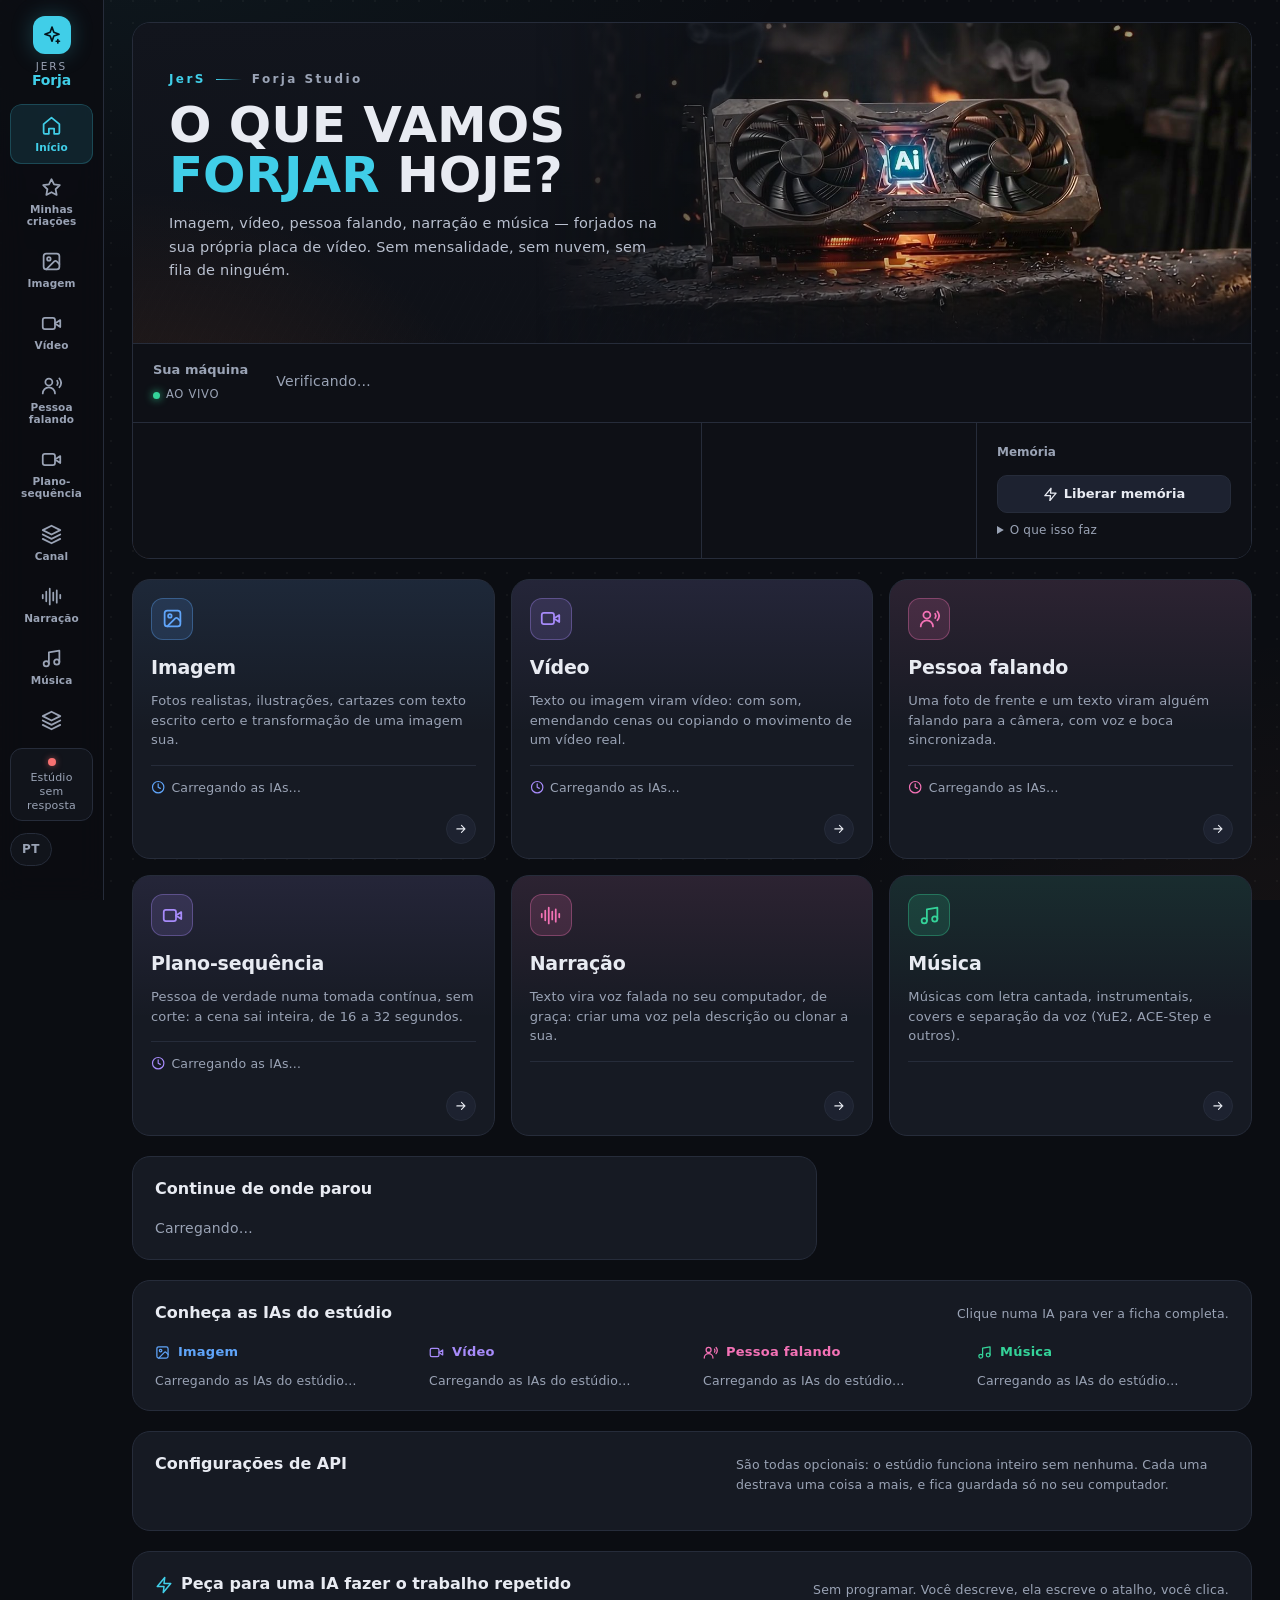
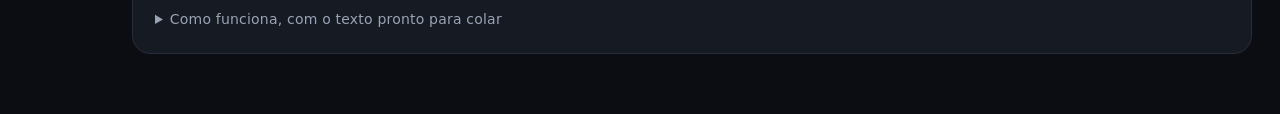
==== commit 20be23ee: "Tela inicial com a cara do canal Forja IA: placa na bigorna e ciano no lugar da lima - o alto da pág" ====
--- a/estudio/web/index.html
+++ b/estudio/web/index.html
@@ -5,7 +5,7 @@
 <meta name="viewport" content="width=device-width, initial-scale=1">
 <meta name="color-scheme" content="dark">
 <title>JerS · Forja Studio</title>
-<link rel="icon" href="data:image/svg+xml,%3Csvg xmlns='http://www.w3.org/2000/svg' viewBox='0 0 32 32'%3E%3Crect width='32' height='32' rx='8' fill='%23d7ff3a'/%3E%3Cpath d='M16 5l2.6 7.4L26 15l-7.4 2.6L16 25l-2.6-7.4L6 15l7.4-2.6z' fill='%230b0d12'/%3E%3C/svg%3E">
+<link rel="icon" href="data:image/svg+xml,%3Csvg xmlns='http://www.w3.org/2000/svg' viewBox='0 0 32 32'%3E%3Crect width='32' height='32' rx='8' fill='%2340cee8'/%3E%3Cpath d='M16 5l2.6 7.4L26 15l-7.4 2.6L16 25l-2.6-7.4L6 15l7.4-2.6z' fill='%230b0d12'/%3E%3C/svg%3E">
 <link rel="stylesheet" href="estilo.css?v=20261111-chaves">
 <link rel="stylesheet" href="voz.css?v=20261103-nuvem">
 <link rel="stylesheet" href="canal.css?v=20261102-molde">
@@ -126,6 +126,8 @@
     <div class="heroi">
       <div class="heroi-brasa" aria-hidden="true"></div>
       <div class="heroi-corpo">
+        <!-- 14/11/2026: a placa de video na bigorna, da abertura do canal Forja IA. Decorativa. -->
+        <div class="heroi-foto" aria-hidden="true"></div>
         <div class="heroi-texto">
           <p class="heroi-marca"><span class="heroi-jers">JerS</span><i aria-hidden="true"></i>Forja Studio</p>
           <h1 id="inicioTitulo" tabindex="-1" data-i18n-html="inicio.titulo">O que vamos <em>forjar</em> hoje?</h1>
@@ -133,15 +135,15 @@
             própria placa de vídeo. Sem mensalidade, sem nuvem, sem fila de ninguém.</p>
           <div class="heroi-tiras" id="heroiTiras" role="status"></div>
         </div>
-        <section class="maquina" id="maquina" aria-labelledby="maqTitulo">
+      </div>
+      <div class="bancada" id="bancada">
+      <section class="maquina" id="maquina" aria-labelledby="maqTitulo">
           <div class="bloco-cab">
             <h2 id="maqTitulo" data-i18n="tela.sua-maquina">Sua máquina</h2>
             <span class="ao-vivo" id="maqAoVivo"><i></i>ao vivo</span>
           </div>
           <div id="maqCorpo"><p class="fraco">Verificando…</p></div>
         </section>
-      </div>
-      <div class="bancada" id="bancada">
         <div class="forja-fornos" id="forjaFornos"></div>
       </div>
     </div>
--- a/estudio/web/estilo.css
+++ b/estudio/web/estilo.css
@@ -2,14 +2,14 @@
    Tokens de design compartilhados com o painel de música (contrato [D]). */
 :root {
   --fundo: #0b0d12; --fundo-2: #11141b; --painel: #161a23; --painel-2: #1d2230; --borda: #262c3a;
-  --texto: #e8ebf2; --fraco: #9aa3b5; --acento: #d7ff3a; --acento-texto: #0b0d12;
+  --texto: #e8ebf2; --fraco: #9aa3b5; --acento: #40cee8; --acento-texto: #04141b;
   --ok: #34d399; --aviso: #fbbf24; --erro: #f87171; --info: #60a5fa;
   --raio: 14px; --raio-c: 10px; --sombra: 0 8px 24px rgba(0, 0, 0, .35);
   --fonte: "Segoe UI Variable Text", "Segoe UI", system-ui, sans-serif;
   --fonte-titulo: "Segoe UI Variable Display", "Segoe UI Variable Text", "Segoe UI", system-ui, sans-serif;
   /* cores por tipo de IA (selos) */
   --c-imagem: var(--info); --c-video: #a78bfa; --c-voz: #f472b6; --c-musica: var(--ok);
-  --borda-forte: #333a4b; --acento-suave: rgba(215, 255, 58, .12); --acento-borda: rgba(215, 255, 58, .35);
+  --borda-forte: #333a4b; --acento-suave: rgba(64, 206, 232, .12); --acento-borda: rgba(64, 206, 232, .35);
   /* BRASA (02/11/2026): a cor do QUENTE — o que esta gerando agora. Antes isso usava o
      --aviso (ambar), que significa 'cuidado' e fica a 29 graus de matiz da lima: de longe
      as duas se confundiam. A brasa fica a 48 graus, o olho separa na hora. Medido: 8,3:1
@@ -32,7 +32,7 @@
   margin: 0; min-height: 100vh; color: var(--texto); font: 14px/1.55 var(--fonte); letter-spacing: .2px;
   background-color: var(--fundo);
   background-image:
-    radial-gradient(1200px 600px at 8% -10%, rgba(215, 255, 58, .06), transparent 60%),
+    radial-gradient(1200px 600px at 8% -10%, rgba(64, 206, 232, .06), transparent 60%),
     radial-gradient(900px 600px at 105% 110%, rgba(255, 138, 61, .05), transparent 60%),
     radial-gradient(circle at 1px 1px, rgba(255, 255, 255, .035) 1px, transparent 0);
   background-size: auto, auto, 22px 22px;
@@ -58,7 +58,7 @@
 .pular { position: absolute; left: 12px; top: -60px; z-index: 100; background: var(--acento); color: var(--acento-texto);
   padding: 8px 14px; border-radius: var(--raio-c); font-weight: 700; text-decoration: none; }
 .pular:focus { top: 10px; }
-::selection { background: rgba(215, 255, 58, .3); }
+::selection { background: rgba(64, 206, 232, .3); }
 ::-webkit-scrollbar { width: 10px; height: 10px; }
 ::-webkit-scrollbar-thumb { background: #2b3242; border-radius: 10px; border: 2px solid transparent; background-clip: padding-box; }
 ::-webkit-scrollbar-thumb:hover { background-color: #3a4357; }
@@ -78,8 +78,8 @@
 .bt-fantasma:hover { color: var(--texto); background: var(--painel-2); }
 .bt-fantasma.mini { font-size: 12px; padding: 3px 8px; }
 .gerar { background: var(--acento); color: var(--acento-texto); border: 0; padding: 12px 18px; font-weight: 700; font-size: 15px;
-  box-shadow: 0 6px 18px rgba(215, 255, 58, .18); }
-.gerar:hover:not(:disabled) { background: #e2ff6b; }
+  box-shadow: 0 6px 18px rgba(64, 206, 232, .18); }
+.gerar:hover:not(:disabled) { background: #74dcf1; }
 .gerar:active:not(:disabled) { transform: translateY(1px); }
 .gerar:disabled { opacity: .55; cursor: wait; box-shadow: none; }
 .ic-bt { display: inline-grid; place-items: center; width: 36px; height: 36px; border-radius: 10px; background: var(--painel-2);
@@ -91,12 +91,12 @@
 }
 input::placeholder, textarea::placeholder { color: #6f788b; }
 input:hover, textarea:hover { border-color: var(--borda-forte); }
-input:focus, textarea:focus { outline: none; border-color: var(--acento-borda); box-shadow: 0 0 0 3px rgba(215, 255, 58, .1); }
+input:focus, textarea:focus { outline: none; border-color: var(--acento-borda); box-shadow: 0 0 0 3px rgba(64, 206, 232, .1); }
 textarea { resize: vertical; min-height: 110px; line-height: 1.5; }
 input[type=range] { width: 100%; accent-color: var(--acento); }
 .busca { display: flex; align-items: center; gap: 8px; background: var(--fundo-2); border: 1px solid var(--borda);
   border-radius: var(--raio-c); padding: 0 10px; color: var(--fraco); }
-.busca:focus-within { border-color: var(--acento-borda); box-shadow: 0 0 0 3px rgba(215, 255, 58, .1); }
+.busca:focus-within { border-color: var(--acento-borda); box-shadow: 0 0 0 3px rgba(64, 206, 232, .1); }
 .busca input { border: 0; background: none; padding: 9px 0; box-shadow: none !important; min-width: 0; }
 
 /* chips de opção (aria-pressed) */
@@ -121,7 +121,7 @@
   background: rgba(11, 13, 18, .82); backdrop-filter: blur(14px) saturate(1.2); border-bottom: 1px solid var(--borda); }
 .marca { display: flex; align-items: center; gap: 10px; text-decoration: none; flex: none; }
 .marca-ic { display: grid; place-items: center; width: 32px; height: 32px; border-radius: 9px; background: var(--acento);
-  color: var(--acento-texto); box-shadow: 0 0 22px rgba(215, 255, 58, .25); }
+  color: var(--acento-texto); box-shadow: 0 0 22px rgba(64, 206, 232, .25); }
 .marca-ic .ic { width: 20px; height: 20px; }
 .marca-txt { font-family: var(--fonte-titulo); font-size: 16px; letter-spacing: -.01em; white-space: nowrap; }
 .marca-txt b { color: var(--acento); }
@@ -131,7 +131,7 @@
 .nav a { display: flex; align-items: center; gap: 7px; padding: 6px 12px; border-radius: 9px; text-decoration: none; color: var(--fraco);
   font-weight: 600; font-size: 13.5px; white-space: nowrap; border: 1px solid transparent; transition: color .15s, background .15s; }
 .nav a:hover { color: var(--texto); background: var(--painel); }
-.nav a[aria-current=page] { color: var(--acento); background: var(--acento-suave); border-color: rgba(215, 255, 58, .22); }
+.nav a[aria-current=page] { color: var(--acento); background: var(--acento-suave); border-color: rgba(64, 206, 232, .22); }
 .maq-mini { margin-left: auto; display: flex; align-items: center; gap: 8px; padding: 6px 12px; border-radius: 999px; border: 1px solid var(--borda);
   background: var(--fundo-2); color: var(--fraco); font-size: 12.5px; text-decoration: none; white-space: nowrap; font-variant-numeric: tabular-nums;
   min-width: 0; overflow: hidden; text-overflow: ellipsis; }
@@ -169,7 +169,7 @@
 .heroi-brasa { position: absolute; inset: 0; z-index: -1; pointer-events: none;
   background:
     radial-gradient(70% 120% at 8% 118%, rgba(255, 122, 47, .30), rgba(255, 61, 46, .13) 42%, transparent 72%),
-    radial-gradient(48% 110% at 86% -18%, rgba(215, 255, 58, .14), transparent 68%),
+    radial-gradient(48% 110% at 86% -18%, rgba(64, 206, 232, .14), transparent 68%),
     linear-gradient(176deg, #11141b 0%, #0c0e13 62%, #0b0d12 100%);
 }
 /* marcas de martelo: linhas diagonais finas, quase invisíveis, dando textura de chapa */
@@ -186,7 +186,7 @@
   font-size: clamp(38px, 6.6vw, 78px); line-height: .94; margin: 0 0 14px; letter-spacing: -.01em;
   font-weight: 600; font-stretch: 85%; text-transform: uppercase; }
 .heroi h1 em { font-style: normal; color: var(--acento);
-  text-shadow: 0 0 34px rgba(215, 255, 58, .35); }
+  text-shadow: 0 0 34px rgba(64, 206, 232, .35); }
 .heroi h1:focus { outline: none; }
 .heroi-sub { color: var(--fraco); max-width: 620px; font-size: 15px; line-height: 1.6; }
 
@@ -250,7 +250,7 @@
 .escolha:hover .escolha-ir { background: var(--tipo); color: var(--acento-texto); transform: translateX(3px); }
 
 .dica-faixa { display: flex; align-items: center; gap: 14px; margin: 18px 0 26px; padding: 12px 14px 12px 16px; border-radius: var(--raio);
-  background: linear-gradient(90deg, rgba(215, 255, 58, .07), transparent 70%), var(--fundo-2); border: 1px solid var(--borda); }
+  background: linear-gradient(90deg, rgba(64, 206, 232, .07), transparent 70%), var(--fundo-2); border: 1px solid var(--borda); }
 .dica-ic { color: var(--acento); display: grid; place-items: center; width: 34px; height: 34px; border-radius: 10px; background: var(--acento-suave); flex: none; }
 .dica-corpo { flex: 1; min-width: 0; }
 .dica-rot { font-size: 11.5px; color: var(--acento); font-weight: 700; letter-spacing: .06em; text-transform: uppercase; }
@@ -324,7 +324,7 @@
 .bt-ligar { display: inline-flex; align-items: center; gap: 5px; padding: 3px 10px; border-radius: 999px; font-size: 12px; font-weight: 700;
   background: var(--acento-suave); color: var(--acento); border: 1px solid var(--acento-borda); transition: background .15s, border-color .15s; }
 .bt-ligar .ic { width: 13px; height: 13px; }
-.bt-ligar:hover:not(:disabled) { background: rgba(215, 255, 58, .22); border-color: var(--acento); }
+.bt-ligar:hover:not(:disabled) { background: rgba(64, 206, 232, .22); border-color: var(--acento); }
 .bt-ligar:disabled { opacity: .6; cursor: progress; }
 .maq-rot-bt { align-items: center; min-height: 26px; }
 .bt-ligar-tudo { padding: 4px 12px; }
@@ -378,7 +378,7 @@
 /* seletor de IA em cards */
 .ia-card { position: relative; border-radius: 12px; background: var(--fundo-2); border: 1px solid var(--borda); transition: border-color .15s, background .15s; }
 .ia-card:hover { border-color: var(--borda-forte); }
-.ia-card.sel { border-color: var(--acento-borda); background: linear-gradient(180deg, rgba(215, 255, 58, .06), transparent 70%), var(--fundo-2); }
+.ia-card.sel { border-color: var(--acento-borda); background: linear-gradient(180deg, rgba(64, 206, 232, .06), transparent 70%), var(--fundo-2); }
 .ia-card.atual { border-color: color-mix(in srgb, var(--tipo) 45%, var(--borda)); background:
   radial-gradient(300px 140px at 100% 0%, color-mix(in srgb, var(--tipo) 13%, transparent), transparent 70%), var(--fundo-2); }
 .ia-escolher { all: unset; box-sizing: border-box; display: flex; flex-direction: column; gap: 6px; width: 100%; padding: 11px 12px 8px; cursor: pointer; border-radius: 12px; }
@@ -426,7 +426,7 @@
   text-align: center; font-size: 13px; transition: border-color .15s, background .15s; }
 .upload.baixo { min-height: 60px; flex-direction: row; flex-wrap: wrap; }
 .upload:hover { border-color: var(--acento-borda); color: var(--texto); }
-.upload:focus-within { border-color: var(--acento); box-shadow: 0 0 0 3px rgba(215, 255, 58, .15); }
+.upload:focus-within { border-color: var(--acento); box-shadow: 0 0 0 3px rgba(64, 206, 232, .15); }
 .upload.arrastando { border-color: var(--acento); background: var(--acento-suave); color: var(--acento); }
 .upload .up-ic { color: var(--acento); }
 .upload img, .upload video { max-width: 100%; max-height: 190px; border-radius: 8px; }
@@ -451,7 +451,7 @@
 .salvar-voz input { flex: 1; min-width: 0; }
 .salvar-voz .bt-sec { flex: none; }
 .dica-prompt { display: flex; gap: 8px; align-items: flex-start; font-size: 12.5px; color: #c3c9d6; background: var(--acento-suave);
-  border: 1px solid rgba(215, 255, 58, .18); border-radius: 10px; padding: 8px 10px; line-height: 1.45; }
+  border: 1px solid rgba(64, 206, 232, .18); border-radius: 10px; padding: 8px 10px; line-height: 1.45; }
 .dica-prompt .ic { color: var(--acento); margin-top: 1px; }
 .avancado { display: block; }
 .avancado > input, .avancado > label { display: block; margin-top: 8px; }
@@ -616,7 +616,7 @@
 .ficha-sec p { font-size: 13.5px; line-height: 1.5; color: #d6dbe6; }
 .ficha-sec.bom h3 { color: var(--ok); }
 .ficha-sec.ruim h3 { color: var(--erro); }
-.ficha-sec.dica { grid-column: 1 / -1; background: var(--acento-suave); border-color: rgba(215, 255, 58, .2); }
+.ficha-sec.dica { grid-column: 1 / -1; background: var(--acento-suave); border-color: rgba(64, 206, 232, .2); }
 .ficha-sec.dica h3 { color: var(--acento); }
 .ficha-sec.largo { grid-column: 1 / -1; }
 
@@ -728,7 +728,7 @@
    escrever o texto do Apresentador e descrever imagem. Mostra antes/depois, onde rodou e deixa desfazer. */
 .texto-ia-barra { display: flex; flex-wrap: wrap; align-items: center; gap: 8px; }
 .bt-texto { border-color: var(--acento-borda); color: var(--acento); background: var(--acento-suave); }
-.bt-texto:hover:not(:disabled) { background: rgba(215, 255, 58, .2); border-color: var(--acento); }
+.bt-texto:hover:not(:disabled) { background: rgba(64, 206, 232, .2); border-color: var(--acento); }
 .bt-texto[aria-busy=true] { cursor: progress; opacity: .7; }
 .texto-ia-status { color: var(--fraco); font-size: 12.5px; line-height: 1.4; flex: 1 1 180px; min-width: 0; }
 .texto-ia-status .ic { color: var(--acento); }
@@ -902,7 +902,7 @@
   .nav a { flex-direction: column; gap: 5px; padding: 10px 4px; font-size: 10.5px; font-weight: 600;
     text-align: center; white-space: normal; line-height: 1.15; letter-spacing: .01em; border-radius: 11px; }
   .nav a .ic { width: 21px; height: 21px; }
-  .nav a[aria-current=page] { border-color: rgba(215, 255, 58, .22); }
+  .nav a[aria-current=page] { border-color: rgba(64, 206, 232, .22); }
 
   /* o estado da maquina desce para o pe do trilho */
   .maq-mini { margin: auto 0 0; flex-direction: column; gap: 5px; text-align: center;
@@ -1152,7 +1152,7 @@
 .inicio .heroi { margin: 0; padding: 0; border: 1px solid var(--borda); border-radius: 18px; overflow: hidden; }
 .inicio .heroi-brasa { background:
     radial-gradient(60% 130% at 0% 120%, rgba(255, 122, 47, .22), rgba(255, 61, 46, .08) 45%, transparent 72%),
-    radial-gradient(40% 100% at 100% -20%, rgba(215, 255, 58, .09), transparent 70%),
+    radial-gradient(40% 100% at 100% -20%, rgba(64, 206, 232, .09), transparent 70%),
     linear-gradient(176deg, #12151d 0%, #0d0f15 100%); }
 .inicio .heroi-corpo { display: grid; grid-template-columns: minmax(0, 1fr) minmax(330px, 420px); gap: 32px;
   align-items: center; max-width: none; margin: 0; padding: 30px 30px 28px; }
@@ -1338,3 +1338,66 @@
   .inicio .escolha, .inicio .escolha-aviso, details.nov > summary::after { transition: none; }
   .inicio .escolha:hover, .inicio .escolha:focus-visible { transform: none; }
 }
+
+/* ---- o recado de uma IA que nao baixou: embaixo da lista, na largura toda (14/11/2026).
+   Antes o texto inteiro ia espremido na linha da IA, por cima do nome. */
+.aprov-linha .aprov-nome { min-width: 0; flex: 1 1 auto; }
+.aprov-linha .aprov-erro, .aprov-token { display: inline-flex; align-items: center; gap: 5px; flex: none;
+  font-size: 12px; font-weight: 600; white-space: nowrap; text-align: left; }
+.aprov-token { color: var(--brasa); }
+.aprov-linha .aprov-erro .ic, .aprov-token .ic { width: 13px; height: 13px; }
+.aprov-recado { display: flex; align-items: flex-start; gap: 12px; margin-top: 12px; padding: 14px 16px; border-radius: 12px;
+  background: var(--brasa-suave); border: 1px solid var(--brasa-borda); }
+.aprov-recado > .ic { flex: none; width: 18px; height: 18px; margin-top: 1px; color: var(--brasa); }
+.aprov-recado > div { flex: 1; min-width: 0; }
+.aprov-recado b { font-size: 13.5px; }
+.aprov-recado p { margin-top: 4px; font-size: 13px; line-height: 1.55; color: #cfd4df; max-width: 80ch; overflow-wrap: anywhere; }
+.aprov-recado .bt-sec { flex: none; display: inline-flex; align-items: center; gap: 6px; white-space: nowrap; align-self: center; }
+.aprov-recado.erro { background: rgba(248, 113, 113, .08); border-color: rgba(248, 113, 113, .32); }
+.aprov-recado.erro > .ic { color: var(--erro); }
+@media (max-width: 720px) { .aprov-recado { flex-wrap: wrap; } .aprov-recado .bt-sec { margin-left: 30px; } }
+
+/* ================================================================================
+   INÍCIO v3.1 (14/11/2026): a cara do canal Forja IA.
+   A imagem do alto é a placa de vídeo na bigorna, da abertura do canal; o acento virou
+   o ciano do chip "Ai" (#40CEE8), com a brasa da forja. O painel "Sua máquina" saiu de
+   dentro do herói: os medidores agora são a primeira fileira da bancada.
+   ================================================================================ */
+.inicio .heroi-brasa { background:
+    radial-gradient(55% 120% at 0% 115%, rgba(255, 122, 47, .18), transparent 70%),
+    linear-gradient(176deg, #12151d 0%, #0c0e13 100%); }
+.inicio .heroi-corpo { grid-template-columns: minmax(0, 1fr); min-height: 320px; align-content: center;
+  padding: 40px 36px 38px; }
+.heroi-foto { position: absolute; inset: 0 0 0 auto; width: 64%; z-index: -1; pointer-events: none;
+  background: #0b0d12 url("img/forja-placa.jpg") 50% 46% / cover no-repeat;
+  -webkit-mask-image: linear-gradient(90deg, transparent 0, rgba(0, 0, 0, .5) 26%, #000 52%);
+  mask-image: linear-gradient(90deg, transparent 0, rgba(0, 0, 0, .5) 26%, #000 52%); }
+/* a foto escurece para a bancada embaixo e para a borda de cima: ela e cenario, nao cartaz */
+.heroi-foto::after { content: ""; position: absolute; inset: 0;
+  background: linear-gradient(0deg, rgba(14, 16, 22, .92) 0, transparent 30%),
+    linear-gradient(180deg, rgba(12, 14, 19, .45) 0, transparent 26%); }
+.inicio .heroi-texto { max-width: 560px; }
+.inicio .heroi h1 { font-size: clamp(32px, 3.9vw, 52px); }
+.inicio .heroi-sub { color: #b9c0cf; }
+.inicio .heroi-tira { background: rgba(9, 11, 15, .72); }
+
+/* os medidores, deitados, na primeira fileira da bancada */
+.inicio .heroi .bancada > .maquina { flex: 1 1 100%; display: grid; grid-template-columns: auto minmax(0, 1fr);
+  gap: 8px 28px; align-items: center; padding: 16px 20px 18px; background: #0e1016; border: 0; border-radius: 0; }
+.inicio .heroi .bancada > .maquina .bloco-cab { display: flex; flex-direction: column; align-items: flex-start; gap: 6px; margin: 0; }
+.bancada #maqHw { grid-template-columns: none; grid-auto-flow: column; grid-auto-columns: minmax(0, 1fr);
+  gap: 8px 26px; align-items: start; }
+.bancada .maq-gpu { grid-column: auto; align-self: center; }
+.bancada .maq-gpu span { white-space: normal; line-height: 1.3; }
+@media (max-width: 1180px) {
+  .inicio .heroi .bancada > .maquina { grid-template-columns: minmax(0, 1fr); }
+  .inicio .heroi .bancada > .maquina .bloco-cab { flex-direction: row; align-items: baseline; justify-content: space-between; }
+  .bancada #maqHw { grid-auto-flow: row; grid-template-columns: repeat(2, minmax(0, 1fr)); gap: 16px 22px; }
+  .bancada .maq-gpu { grid-column: 1 / -1; }
+  .heroi-foto { width: 78%; }
+}
+@media (max-width: 720px) {
+  .inicio .heroi-corpo { min-height: 0; padding: 26px 20px 24px; }
+  .heroi-foto { width: 100%; opacity: .55;
+    -webkit-mask-image: linear-gradient(90deg, rgba(0, 0, 0, .25) 0, #000 80%); mask-image: linear-gradient(90deg, rgba(0, 0, 0, .25) 0, #000 80%); }
+}
--- a/estudio/web/conta.css
+++ b/estudio/web/conta.css
@@ -12,7 +12,7 @@
   grid-template-columns: minmax(0, 1fr) minmax(0, 1fr);
   background: var(--fundo);
   background-image:
-    radial-gradient(900px 600px at 12% -10%, rgba(215, 255, 58, .07), transparent 60%),
+    radial-gradient(900px 600px at 12% -10%, rgba(64, 206, 232, .07), transparent 60%),
     radial-gradient(800px 600px at 100% 110%, rgba(255, 138, 61, .09), transparent 60%);
 }
 
@@ -23,7 +23,7 @@
   transform: translate(-50%, -50%); border-radius: 50%;
   background:
     radial-gradient(circle at 50% 55%, rgba(255, 221, 150, .95) 0%, rgba(255, 138, 61, .85) 26%,
-                    rgba(215, 255, 58, .25) 48%, transparent 70%);
+                    rgba(64, 206, 232, .25) 48%, transparent 70%);
   filter: blur(2px);
   animation: porta-respira 7s ease-in-out infinite;
 }
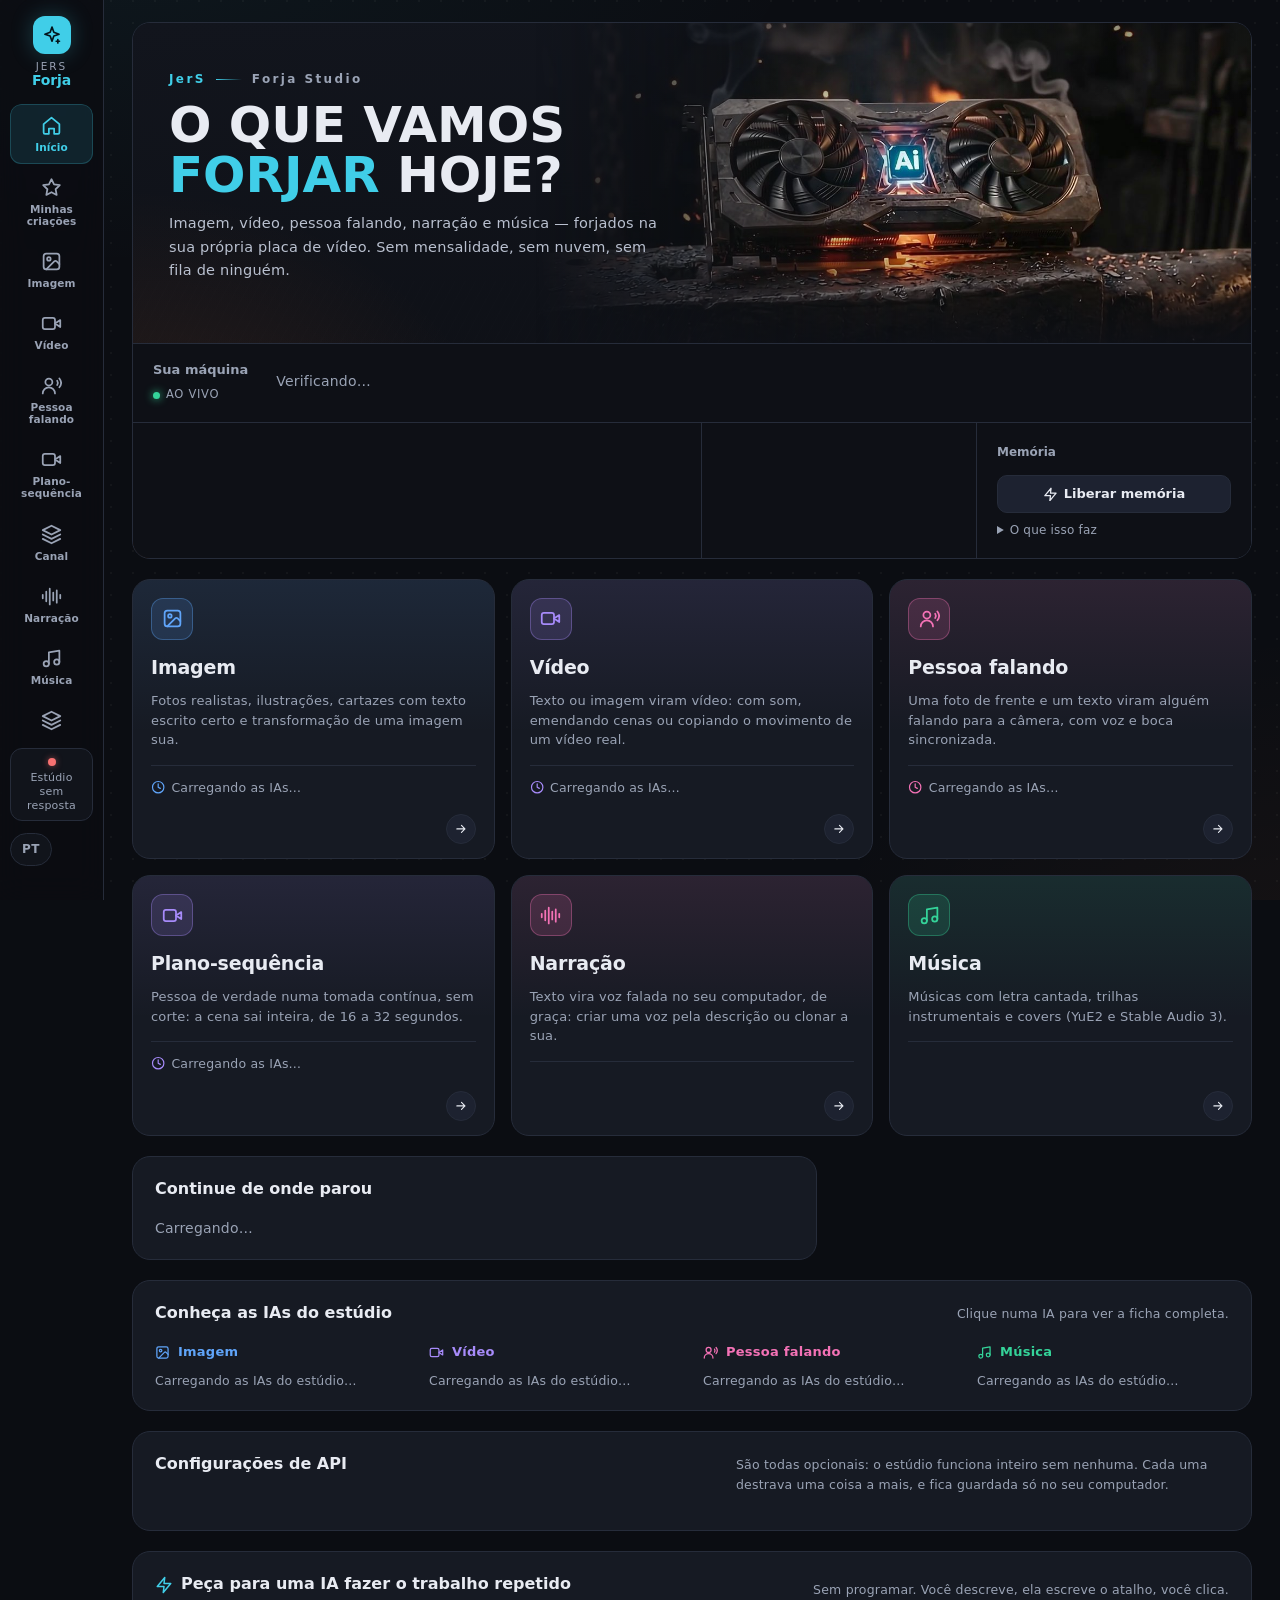
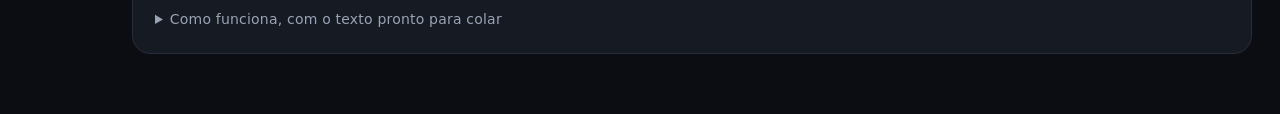
==== commit 33f7012a: "Música: a aba entra no pacote, com YuE2 INT8 e Stable Audio 3, na mesma ComfyUI O painel de música m" ====
--- a/estudio/web/index.html
+++ b/estudio/web/index.html
@@ -10,7 +10,7 @@
 <link rel="stylesheet" href="voz.css?v=20261103-nuvem">
 <link rel="stylesheet" href="canal.css?v=20261102-molde">
 <link rel="stylesheet" href="plano.css?v=20261102-molde2">
-<link rel="stylesheet" href="conta.css?v=20261103-conta2">
+<link rel="stylesheet" href="conta.css?v=20261114-porta3">
 </head>
 <body>
 <a class="pular" id="pular" href="#conteudo">Pular para o conteúdo</a>
@@ -19,7 +19,13 @@
      Comeca com [hidden] de proposito: se o JavaScript falhar, o estudio abre em vez de
      ficar preso numa tela de login que ninguem consegue passar. -->
 <div class="porta" id="porta" hidden>
-  <div class="porta-arte" aria-hidden="true"><span class="porta-brasa"></span></div>
+  <div class="porta-arte">
+    <div class="porta-foto" aria-hidden="true"></div>
+    <div class="porta-dizer">
+      <p class="porta-lema" data-i18n-html="porta.lema">Forjado na sua <em>placa de vídeo</em>.</p>
+      <p class="porta-lema-sub" data-i18n="porta.lema-sub">Imagem, vídeo, voz e texto gerados no seu computador. Sem mensalidade e sem nuvem.</p>
+    </div>
+  </div>
   <section class="porta-cartao" role="dialog" aria-labelledby="portaTitulo" aria-modal="true">
     <p class="porta-marca"><span class="heroi-jers">JerS</span><i aria-hidden="true"></i>Forja Studio</p>
     <h1 id="portaTitulo" data-i18n="tela.entre-na-sua-conta">Entre na sua conta</h1>
@@ -507,9 +513,13 @@
     <div class="musica-off" id="musicaOff" hidden>
       <div class="musica-off-card">
         <span class="musica-off-ic" data-ic="musica"></span>
-        <h2 data-i18n="tela.o-painel-de-musica-esta">O painel de música está desligado</h2>
-        <p data-i18n="tela.ele-gera-musicas-com-letra">Ele gera músicas com letra cantada, instrumentais e separa a voz (YuE2, ACE-Step, MiniMax Music, Stable Audio). Ligar leva uns 30 segundos.</p>
+        <!-- 14/11/2026: o titulo e o texto sao escritos pelo app.js (cartaoMusica): alem de "painel desligado",
+             este cartao explica o que FALTA para a musica funcionar (motor nao instalado, nenhuma IA baixada). -->
+        <h2 id="musicaOffTitulo">O painel de música está desligado</h2>
+        <p id="musicaOffTexto">Ele gera músicas com letra cantada e trilhas instrumentais (YuE2 e Stable Audio 3), na mesma ComfyUI da imagem e do vídeo. Ligar leva uns 30 segundos.</p>
         <button type="button" class="gerar" id="ligarMusica"><span data-ic="ligar"></span><span data-i18n="tela.ligar-musica">Ligar música</span></button>
+        <button type="button" class="gerar" id="musicaIrInicio" hidden><span data-ic="seta"></span><span>Ir para o Início</span></button>
+        <p class="nota" id="musicaOffNota" role="status" hidden></p>
         <p class="nota" id="ligarMusicaStatus" aria-live="polite"></p>
       </div>
     </div>
@@ -1025,11 +1035,11 @@
 
 <!-- idioma.js vem ANTES dos outros: ele troca o texto da casca assim que a tela existe,
      para a pessoa que escolheu inglês não ver o português piscar primeiro. -->
-<script src="idioma.js?v=20261111-chaves"></script>
+<script src="idioma.js?v=20261114-musica"></script>
 <script src="icones.js?v=20260924-desligar2"></script>
 <script src="conta.js?v=20261103-conta2"></script>
 <script src="atualizacao.js?v=20261103-atu"></script>
-<script src="app.js?v=20261111-chaves"></script>
+<script src="app.js?v=20261114-musica"></script>
 <script src="voz.js?v=20261109-selo"></script>
 <script src="fila.js?v=20261109-musica"></script>
 <script src="canal.js?v=20261030-canal"></script>
--- a/estudio/web/estilo.css
+++ b/estudio/web/estilo.css
@@ -1401,3 +1401,9 @@
   .heroi-foto { width: 100%; opacity: .55;
     -webkit-mask-image: linear-gradient(90deg, rgba(0, 0, 0, .25) 0, #000 80%); mask-image: linear-gradient(90deg, rgba(0, 0, 0, .25) 0, #000 80%); }
 }
+
+/* ---- voz, texto e musica na mesma lista de marcar (14/11/2026) ---- */
+.aprov-sub { margin: 16px 0 8px; font-size: 12.5px; font-weight: 600; color: var(--fraco); }
+.aprov-breve { flex: none; font-size: 12px; color: var(--fraco); padding: 2px 9px; border-radius: 999px;
+  border: 1px solid var(--borda-forte); white-space: nowrap; }
+.aprov-sub-nota { margin: -2px 0 10px; max-width: 80ch; }
--- a/estudio/web/conta.css
+++ b/estudio/web/conta.css
@@ -1,7 +1,7 @@
 /* A PORTA DE ENTRADA do Forja Studio (03/11/2026).
 
-   Mesma paleta da forja: fundo escuro, lima como acento e a brasa aquecendo a arte do
-   lado. Nada de internet aqui - sem fonte de fora, sem imagem de fora. Uma tela de login
+   Mesma paleta da forja: fundo escuro, o ciano do chip como acento e a brasa aquecendo a
+   arte do lado. Nada de internet aqui - sem fonte de fora, sem imagem de fora. Uma tela de login
    que carrega antes do resto nao pode depender de nada que possa faltar.
 
    A porta cobre a pagina inteira enquanto nao houver conta. Quando o estudio esta liberado,
@@ -16,31 +16,23 @@
     radial-gradient(800px 600px at 100% 110%, rgba(255, 138, 61, .09), transparent 60%);
 }
 
-/* o lado da arte: a brasa viva, feita so com gradiente - zero imagem */
-.porta-arte { position: relative; overflow: hidden; border-right: 1px solid var(--borda); }
-.porta-brasa {
-  position: absolute; left: 50%; top: 50%; width: min(60vh, 460px); aspect-ratio: 1;
-  transform: translate(-50%, -50%); border-radius: 50%;
+/* O lado da arte (14/11/2026): a placa de video na bigorna, da abertura do canal Forja IA.
+   Antes era um circulo de gradiente pulsando. A foto e um arquivo LOCAL (web/img); se ela
+   faltar, sobra o fundo escuro com o lema - a porta continua abrindo. */
+.porta-arte { position: relative; overflow: hidden; display: flex; align-items: flex-end;
+  border-right: 1px solid var(--borda); background: #0b0d12; }
+.porta-foto { position: absolute; inset: 0; background: url("img/forja-porta.jpg") 50% 50% / cover no-repeat; }
+/* a foto escurece embaixo (onde vai o texto), em cima e na costura com o formulario */
+.porta-foto::after { content: ""; position: absolute; inset: 0;
   background:
-    radial-gradient(circle at 50% 55%, rgba(255, 221, 150, .95) 0%, rgba(255, 138, 61, .85) 26%,
-                    rgba(64, 206, 232, .25) 48%, transparent 70%);
-  filter: blur(2px);
-  animation: porta-respira 7s ease-in-out infinite;
-}
-.porta-arte::after {           /* a bigorna: duas faixas, so geometria */
-  content: ""; position: absolute; left: 50%; bottom: 18%; translate: -50% 0;
-  width: min(46vh, 320px); height: 14px; border-radius: 6px;
-  background: linear-gradient(180deg, #2a3040, #141821);
-  box-shadow: 0 -26px 60px rgba(255, 138, 61, .35), 0 10px 30px rgba(0, 0, 0, .5);
-}
-@keyframes porta-respira {
-  0%, 100% { opacity: .82; transform: translate(-50%, -50%) scale(1); }
-  50%      { opacity: 1;   transform: translate(-50%, -50%) scale(1.06); }
-}
-/* quem pediu menos movimento no sistema nao ve a brasa pulsar */
-@media (prefers-reduced-motion: reduce) {
-  .porta-brasa { animation: none; }
-}
+    linear-gradient(0deg, rgba(8, 10, 14, .96) 0%, rgba(8, 10, 14, .62) 30%, rgba(8, 10, 14, .1) 56%, rgba(8, 10, 14, .5) 100%),
+    linear-gradient(90deg, transparent 72%, rgba(11, 13, 18, .9) 100%); }
+.porta-dizer { position: relative; max-width: 600px; padding: clamp(28px, 4.6vw, 68px); }
+.porta-lema { font-family: "Bahnschrift", "Segoe UI Variable Display", var(--fonte-titulo);
+  font-size: clamp(28px, 3.3vw, 50px); line-height: 1.02; font-weight: 600; font-stretch: 85%;
+  text-transform: uppercase; color: var(--texto); }
+.porta-lema em { font-style: normal; color: var(--acento); }
+.porta-lema-sub { margin-top: 14px; max-width: 44ch; font-size: 15px; line-height: 1.6; color: #c3c9d6; }
 
 /* o lado do formulario */
 .porta-cartao {
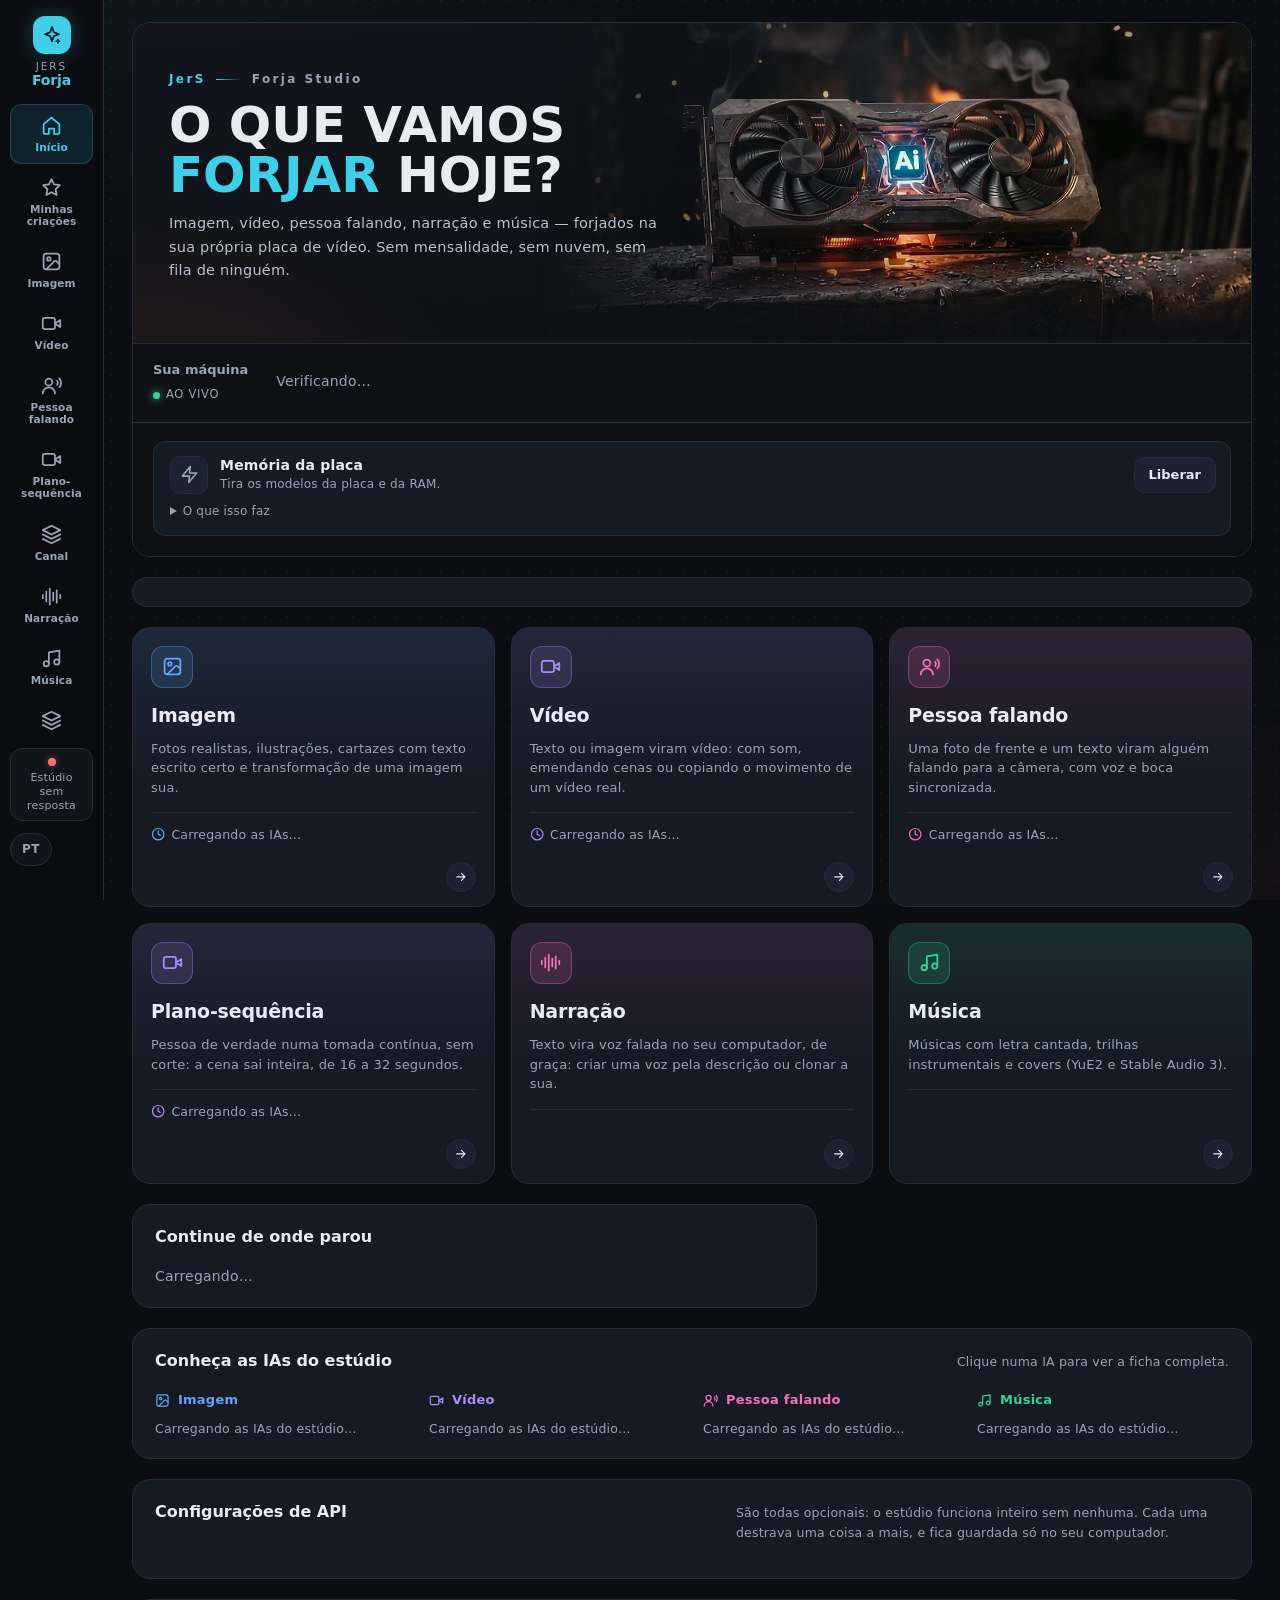
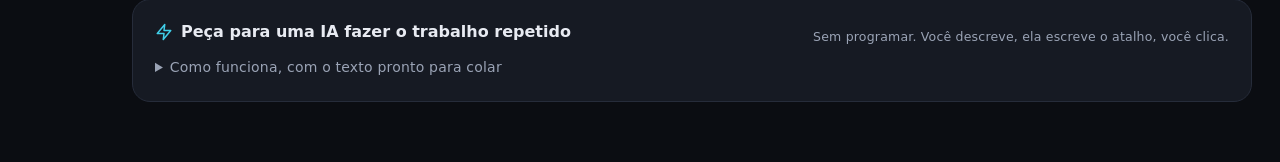
==== commit ef7cd1f4: "Início: motores com chave de ligar/desligar e a fila numa faixa própria - "Serviços" vira "Motores":" ====
--- a/estudio/web/index.html
+++ b/estudio/web/index.html
@@ -150,9 +150,15 @@
           </div>
           <div id="maqCorpo"><p class="fraco">Verificando…</p></div>
         </section>
-        <div class="forja-fornos" id="forjaFornos"></div>
-      </div>
-    </div>
+        <!-- os motores: um cartao por motor, cada um com a sua chave (app.js move as pecas para ca) -->
+        <div class="motores" id="motores">
+          <div class="forja-fornos" id="forjaFornos"></div>
+        </div>
+      </div>
+    </div>
+
+    <!-- a fila, numa faixa so dela (o app.js move o #maqFila para ca) -->
+    <div class="fila-faixa" id="filaFaixa"></div>
 
     <div class="escolhas" id="escolhas"></div>
 
--- a/estudio/web/estilo.css
+++ b/estudio/web/estilo.css
@@ -1407,3 +1407,111 @@
 .aprov-breve { flex: none; font-size: 12px; color: var(--fraco); padding: 2px 9px; border-radius: 999px;
   border: 1px solid var(--borda-forte); white-space: nowrap; }
 .aprov-sub-nota { margin: -2px 0 10px; max-width: 80ch; }
+
+/* ================================================================================
+   INÍCIO v3.2 (14/11/2026): os MOTORES e a FILA.
+   O dono: "a parte de baixo tá bonita, a de cima mais ou menos e a do meio esquisita.
+   Quero o botão de ligar e desligar. Quero a fila separada."
+   A faixa do meio vira uma grade de cartões, um por motor, cada um com uma chave de
+   verdade; a fila sai dali e ganha uma faixa só dela.
+   ================================================================================ */
+
+/* ---- a chave (role=switch): ligar e desligar com cara de interruptor ---- */
+.chave { position: relative; flex: none; display: inline-block; width: 48px; height: 28px; padding: 0; border-radius: 999px;
+  border: 1px solid var(--borda-forte); background: #080a0e; cursor: pointer; vertical-align: middle;
+  transition: background .22s ease, border-color .22s ease; }
+.chave::before { content: ""; position: absolute; top: 3px; left: 3px; width: 20px; height: 20px; border-radius: 50%;
+  background: #6f7890; box-shadow: 0 1px 3px rgba(0, 0, 0, .5);
+  transition: transform .22s cubic-bezier(.2, .8, .2, 1), background .22s ease, width .15s ease; }
+.chave:hover { border-color: var(--acento); }
+.chave:hover::before { background: #aeb6c8; }
+.chave:active::before { width: 24px; }
+.chave.on { background: rgba(64, 206, 232, .2); border-color: var(--acento); }
+.chave.on::before { transform: translateX(20px); background: var(--acento); }
+.chave.on:active::before { transform: translateX(16px); }
+.chave:disabled, .chave[aria-busy="true"] { cursor: progress; opacity: .75; }
+.chave.ocupada, .chave[aria-busy="true"] { border-color: var(--brasa); background: var(--brasa-suave); }
+.chave.ocupada::before, .chave[aria-busy="true"]::before { background: var(--brasa); animation: pulsar 1.2s infinite; }
+.chave:focus-visible { outline: 2px solid var(--acento); outline-offset: 3px; border-radius: 999px; }
+
+/* ---- a grade de motores ---- */
+.bancada > .motores { flex: 1 1 100%; display: grid; grid-template-columns: repeat(auto-fit, minmax(250px, 1fr));
+  gap: 12px; padding: 18px 20px 20px; background: #0e1016; align-items: start; }
+/* as embalagens antigas (linha, coluna, lista) somem: os cartões e o título viram itens da grade */
+.motores > .forja-fornos, .motores #maqServLinha, .motores #maqServLinha > div, .motores #maqServ { display: contents; }
+.motores .ic-caixa, .motores #maqGrupos { display: none !important; }
+.motores .maq-rot, .bancada .motores .forja-fornos .maq-rot { grid-column: 1 / -1; display: flex; align-items: center;
+  justify-content: flex-start; gap: 10px; min-height: 0; margin: 0 0 2px; font-size: 13px; font-weight: 600;
+  letter-spacing: 0; text-transform: none; color: var(--fraco); }
+.motores .maq-rot > span:first-child { margin-right: auto; }
+.motores .maq-rot .bt-ligar, .motores .maq-rot .bt-desligar { margin: 0; padding: 4px 12px; border-radius: 999px; font-size: 12px; }
+.motores #maqServNota { grid-column: 1 / -1; }
+
+.motor, .bancada .motores .maq-linha.motor, .bancada .motores .liberar.motor, .bancada .motores .forja-fornos .servico.motor {
+  display: grid; grid-template-columns: auto minmax(0, 1fr) auto; gap: 8px 12px; align-items: center;
+  margin: 0; padding: 14px 14px 14px 16px; white-space: normal;
+  background: var(--painel); border: 1px solid var(--borda); border-radius: 12px;
+  transition: border-color .2s ease, background .2s ease; }
+.motor.on { border-color: rgba(64, 206, 232, .4); background: linear-gradient(180deg, rgba(64, 206, 232, .07), transparent 70%), var(--painel); }
+.motor.ligando { border-color: var(--brasa-borda); }
+.motor.erro { border-color: rgba(248, 113, 113, .45); }
+.motor-ic { display: grid; place-items: center; width: 38px; height: 38px; border-radius: 10px; color: var(--fraco);
+  background: var(--painel-2); border: 1px solid var(--borda); }
+.motor-ic .ic { width: 19px; height: 19px; }
+.motor.on .motor-ic { color: var(--acento); background: var(--acento-suave); border-color: var(--acento-borda); }
+.motor.ligando .motor-ic { color: var(--brasa); background: var(--brasa-suave); border-color: var(--brasa-borda); }
+.motor-txt { min-width: 0; display: flex; flex-direction: column; gap: 2px; }
+.motor-txt b { font-size: 14px; font-weight: 600; line-height: 1.25; overflow-wrap: anywhere; }
+.motor-txt small, .motor .servico-estado, .motor .texto-status { margin: 0; font-size: 12px; line-height: 1.4;
+  color: var(--fraco); font-variant-numeric: tabular-nums; white-space: normal; }
+.motor.on .servico-estado { color: var(--ok); }
+.motor.ligando .servico-estado { color: var(--brasa); }
+.motor.erro .servico-estado { color: var(--erro); }
+.motor .texto-status { display: block; }
+.motor .texto-status .ponto { display: none; }
+.motor .texto-status b { font-size: 12px; font-weight: 600; color: var(--texto); }
+.motor .texto-status .t-ok { color: var(--ok); }
+.motor-acao { display: inline-flex; align-items: center; gap: 8px; flex: none; }
+.motor > .servico-msg, .motor > .texto-extra, .motor > .mini-ajuda, .bancada .motores .forja-fornos .motor > .servico-msg {
+  grid-column: 1 / -1; order: 0; flex-basis: auto; margin: 0; font-size: 12px; }
+.motor > .texto-extra { display: block; }
+.motor .mini-ajuda .marcar { display: flex; align-items: center; gap: 8px; margin-top: 8px; font-size: 12.5px; }
+.motor .maq-detalhes { margin-top: 8px; }
+.bancada .motores .liberar.motor .bt-sec { width: auto; padding: 7px 14px; }
+.motor #maqAuto:empty::before { content: "Tira os modelos da placa e da RAM."; }
+
+/* ---- a fila, na faixa dela ---- */
+.fila-faixa:empty { display: none; }
+.fila-faixa { position: relative; background: var(--painel); border: 1px solid var(--borda); border-radius: 18px; padding: 14px 18px; }
+.fila-faixa .maq-linha { display: grid; grid-template-columns: auto minmax(0, 1fr); gap: 0 14px; align-items: center;
+  padding: 0; border: 0; }
+.fila-faixa .ic-caixa { width: 38px; height: 38px; border-radius: 10px; color: var(--acento); background: var(--acento-suave); }
+.fila-faixa .maq-linha > div { display: flex; flex-wrap: wrap; align-items: center; gap: 4px 16px; min-width: 0; padding-right: 110px; }
+.fila-faixa .maq-rot { display: block; font-size: 14px; font-weight: 600; }
+.fila-faixa .maq-rot span { color: var(--texto); }
+.fila-faixa .maq-rot b:empty { display: none; }
+.fila-faixa .fila-box { flex: 1 1 260px; margin: 0; padding: 0; background: none; border: 0; }
+.fila-faixa .fila-box p { font-size: 13.5px; color: var(--fraco); }
+.fila-faixa .fila-box p b { color: var(--texto); }
+.fila-faixa .fila-box .barra { margin-top: 6px; max-width: 520px; }
+.fila-faixa .nota { margin: 0 !important; flex: none; }
+.fila-abrir { position: absolute; right: 16px; top: 50%; transform: translateY(-50%); z-index: 1; padding: 6px 12px;
+  border-radius: 999px; border: 1px solid var(--borda); color: var(--fraco); font-size: 12.5px; text-decoration: none;
+  transition: border-color .15s, color .15s; }
+.fila-abrir:hover { color: var(--texto); border-color: var(--borda-forte); }
+
+/* ---- a chave nos cartões de criar ---- */
+.inicio .escolha-aviso { padding: 3px 4px 3px 11px; gap: 8px; font-weight: 600; font-size: 11.5px; color: var(--fraco); }
+.inicio .escolha-aviso.lig { color: var(--ok); border-color: rgba(52, 211, 153, .3); }
+.inicio .escolha-aviso .chave { width: 40px; height: 24px; }
+.inicio .escolha-aviso .chave::before { width: 16px; height: 16px; }
+.inicio .escolha-aviso .chave.on::before { transform: translateX(16px); }
+.inicio .escolha-aviso .chave:active::before { width: 19px; }
+.inicio .escolha-aviso.ligando, .inicio .escolha-aviso.erro { padding: 5px 10px; }
+
+@media (max-width: 720px) {
+  .bancada > .motores { padding: 14px 14px 16px; grid-template-columns: minmax(0, 1fr); }
+  .fila-faixa .maq-linha > div { padding-right: 0; }
+  .fila-abrir { position: static; transform: none; display: inline-block; margin-bottom: 10px; }
+}
+@media (prefers-reduced-motion: reduce) { .chave, .chave::before { transition: none; animation: none; } }
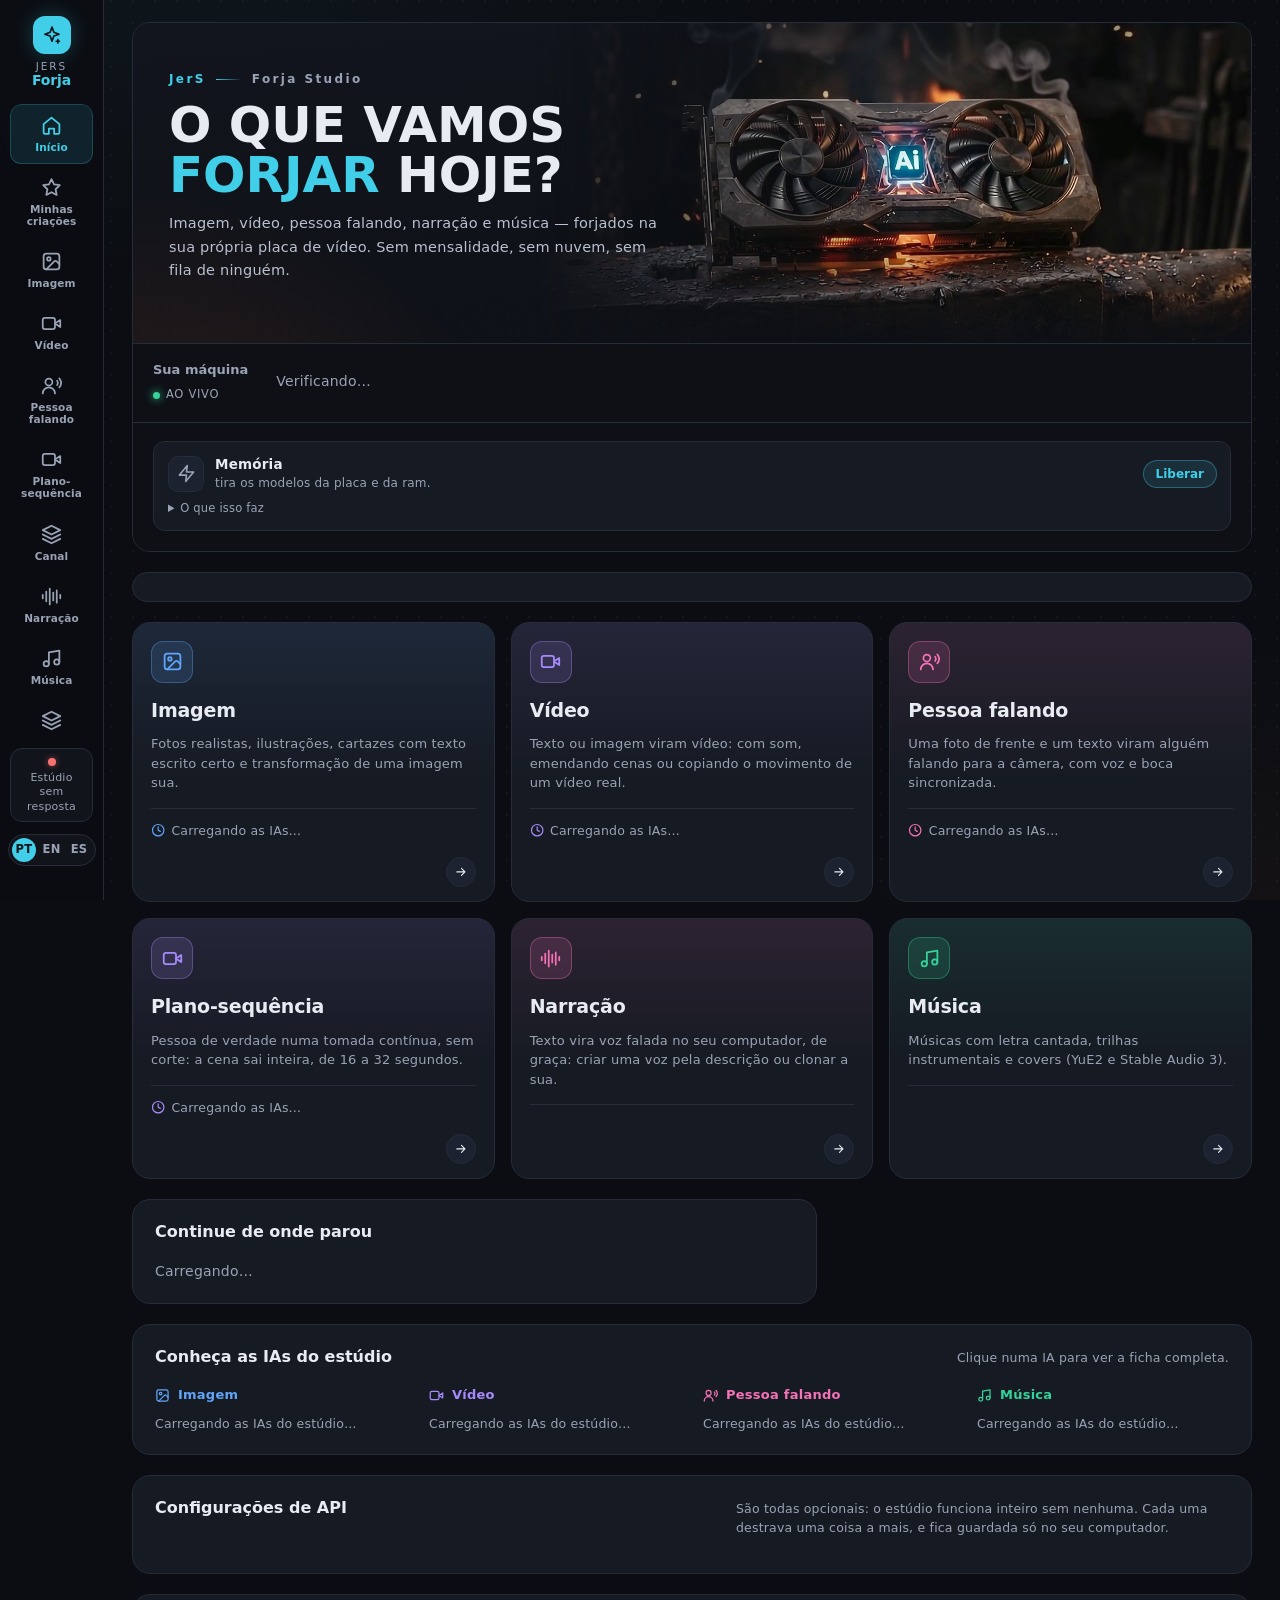
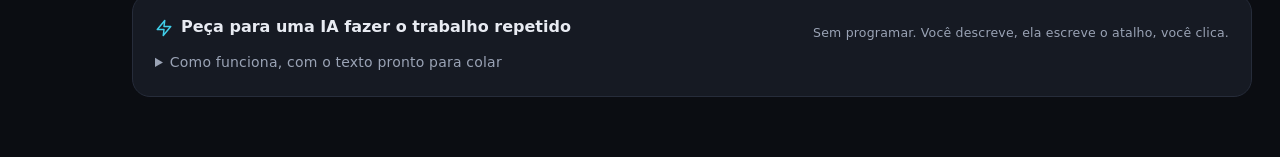
==== commit 6c4ae025: "Login: o painel não aparece mais por trás ao atualizar, e some a barra lateral A página nasce escond" ====
--- a/estudio/web/index.html
+++ b/estudio/web/index.html
@@ -10,7 +10,11 @@
 <link rel="stylesheet" href="voz.css?v=20261103-nuvem">
 <link rel="stylesheet" href="canal.css?v=20261102-molde">
 <link rel="stylesheet" href="plano.css?v=20261102-molde2">
-<link rel="stylesheet" href="conta.css?v=20261114-porta3">
+<link rel="stylesheet" href="conta.css?v=20261114-porta4">
+<!-- Ate saber se a pessoa entrou, a pagina fica escondida: sem isto, ao atualizar, o painel
+     aparecia meio segundo antes da tela de login. O conta.js tira a marca; se ele falhar, ela
+     sai sozinha em 4 s, para ninguem ficar preso numa tela vazia. -->
+<script>document.documentElement.classList.add('conferindo');setTimeout(function(){document.documentElement.classList.remove('conferindo');},4000);</script>
 </head>
 <body>
 <a class="pular" id="pular" href="#conteudo">Pular para o conteúdo</a>
@@ -1043,7 +1047,7 @@
      para a pessoa que escolheu inglês não ver o português piscar primeiro. -->
 <script src="idioma.js?v=20261114-musica"></script>
 <script src="icones.js?v=20260924-desligar2"></script>
-<script src="conta.js?v=20261103-conta2"></script>
+<script src="conta.js?v=20261114-conta3"></script>
 <script src="atualizacao.js?v=20261103-atu"></script>
 <script src="app.js?v=20261114-musica"></script>
 <script src="voz.js?v=20261109-selo"></script>
--- a/estudio/web/estilo.css
+++ b/estudio/web/estilo.css
@@ -1515,3 +1515,58 @@
   .fila-abrir { position: static; transform: none; display: inline-block; margin-bottom: 10px; }
 }
 @media (prefers-reduced-motion: reduce) { .chave, .chave::before { transition: none; animation: none; } }
+
+/* ================================================================================
+   INÍCIO v3.3 (14/11/2026): os cartões de motor PADRONIZADOS.
+   O dono, com print: "bora padronizar os botões?". Havia cinco cartões de alturas e
+   larguras diferentes, um deles sozinho na segunda fileira, e três tipos de botão.
+   Agora: todos na mesma fileira, do mesmo tamanho, com o comando (chave ou botão) na mesma
+   posição e da mesma altura; o estado sempre numa palavra só, em minúsculas.
+   ================================================================================ */
+.bancada > .motores { grid-template-columns: repeat(auto-fit, minmax(205px, 1fr)); gap: 12px; align-items: stretch; }
+.motor, .bancada .motores .maq-linha.motor, .bancada .motores .liberar.motor, .bancada .motores .forja-fornos .servico.motor {
+  grid-template-columns: 36px minmax(0, 1fr) auto; grid-auto-rows: min-content; align-content: start; align-items: center;
+  gap: 6px 11px; min-height: 86px; padding: 14px 13px 12px 14px; }
+.motor-ic { width: 36px; height: 36px; }
+.motor-txt b { font-size: 13.5px; line-height: 1.25; }
+.motor-txt small, .motor .servico-estado, .motor .texto-status { font-size: 12px; text-transform: lowercase; }
+/* a IA de texto dizia uma frase inteira ("Em espera — liga sozinha quando você usar"): no
+   cartão fica só o estado, como nos outros. A frase continua lá para o leitor de tela. */
+.motor .texto-status > span { font-size: 0; }
+.motor .texto-status > span > b, .motor .texto-status > span > span { font-size: 12px; font-weight: 400; color: var(--fraco); }
+.motor .texto-status .t-ok { color: var(--ok); }
+.motor .texto-status .t-aviso { color: var(--brasa); }
+.motor .texto-status .t-erro { color: var(--erro); }
+.motor > .texto-extra { font-size: 12px; line-height: 1.4; }
+/* o comando de cada cartão ocupa a mesma caixa: 48 x 28, seja chave ou botão */
+.motor-acao { min-width: 48px; min-height: 28px; justify-content: flex-end; }
+.bt-motor, .bancada .motores .liberar.motor .bt-motor { display: inline-flex; align-items: center; justify-content: center;
+  width: auto; min-width: 48px; height: 28px; padding: 0 12px; border-radius: 999px; font-size: 12px; font-weight: 600;
+  color: var(--acento); background: var(--acento-suave); border: 1px solid var(--acento-borda); cursor: pointer;
+  transition: background .2s ease, border-color .2s ease; }
+.bt-motor:hover { background: rgba(64, 206, 232, .22); border-color: var(--acento); }
+.bt-motor:active { transform: translateY(1px); }
+.bt-motor[aria-disabled="true"] { color: var(--fraco); background: none; border-color: var(--borda-forte); cursor: not-allowed; }
+/* o que abre e fecha (Opções, O que isso faz) fica sempre na última linha do cartão */
+.motor > .mini-ajuda { margin: 2px 0 0; }
+.motor > .mini-ajuda > summary { font-size: 11.5px; }
+/* os dois botões do cabeçalho com a mesma forma do "Abrir a fila" */
+.motores .maq-rot .bt-ligar, .motores .maq-rot .bt-desligar { height: 28px; padding: 0 13px; border-radius: 999px;
+  font-size: 12px; font-weight: 600; display: inline-flex; align-items: center; gap: 6px; }
+.motores .maq-rot .bt-desligar { background: none; border: 1px solid var(--borda); color: var(--fraco); }
+.motores .maq-rot .bt-desligar:hover { color: var(--texto); border-color: var(--borda-forte); }
+.fila-abrir { height: 28px; padding: 0 13px; display: inline-flex; align-items: center; font-weight: 600; font-size: 12px; }
+@media (max-width: 720px) { .bancada > .motores { grid-template-columns: repeat(2, minmax(0, 1fr)); } }
+@media (max-width: 460px) { .bancada > .motores { grid-template-columns: minmax(0, 1fr); } }
+
+/* ---- o idioma em TRÊS BOTÕES à vista: PT · EN · ES (14/11/2026). Antes era uma caixinha de
+   escolher que só mostrava "PT", e ninguém percebia que era ali que se trocava. ---- */
+.idioma-canto { display: inline-flex; gap: 2px; padding: 3px; border-radius: 999px; background: var(--fundo-2);
+  border: 1px solid var(--borda); }
+.idioma-bt { min-width: 24px; height: 24px; padding: 0 4px; border: 0; border-radius: 999px; background: none;
+  color: var(--fraco); font-size: 11.5px; font-weight: 700; letter-spacing: .03em; cursor: pointer;
+  transition: background .15s ease, color .15s ease; }
+.idioma-bt:hover { color: var(--texto); }
+.idioma-bt[aria-pressed="true"] { background: var(--acento); color: var(--acento-texto); }
+.idioma-bt:focus-visible { outline: 2px solid var(--acento); outline-offset: 2px; }
+@media (min-width: 981px) { .idioma-canto { align-self: center; } }
--- a/estudio/web/conta.css
+++ b/estudio/web/conta.css
@@ -6,6 +6,13 @@
 
    A porta cobre a pagina inteira enquanto nao houver conta. Quando o estudio esta liberado,
    o conta.js tira o [hidden] do corpo e esta folha nao pinta mais nada. */
+
+/* Enquanto o estudio confere a conta, nada aparece (so o fundo): acaba o painel piscando
+   atras do login ao atualizar. Com o login na frente, a pagina de baixo nao rola - era ela
+   que deixava a barra lateral ali. */
+html.conferindo { background: #0b0d12; }
+html.conferindo body { visibility: hidden; }
+html:has(body.sem-conta), body.sem-conta { overflow: hidden; }
 
 .porta {
   position: fixed; inset: 0; z-index: 90; display: grid;
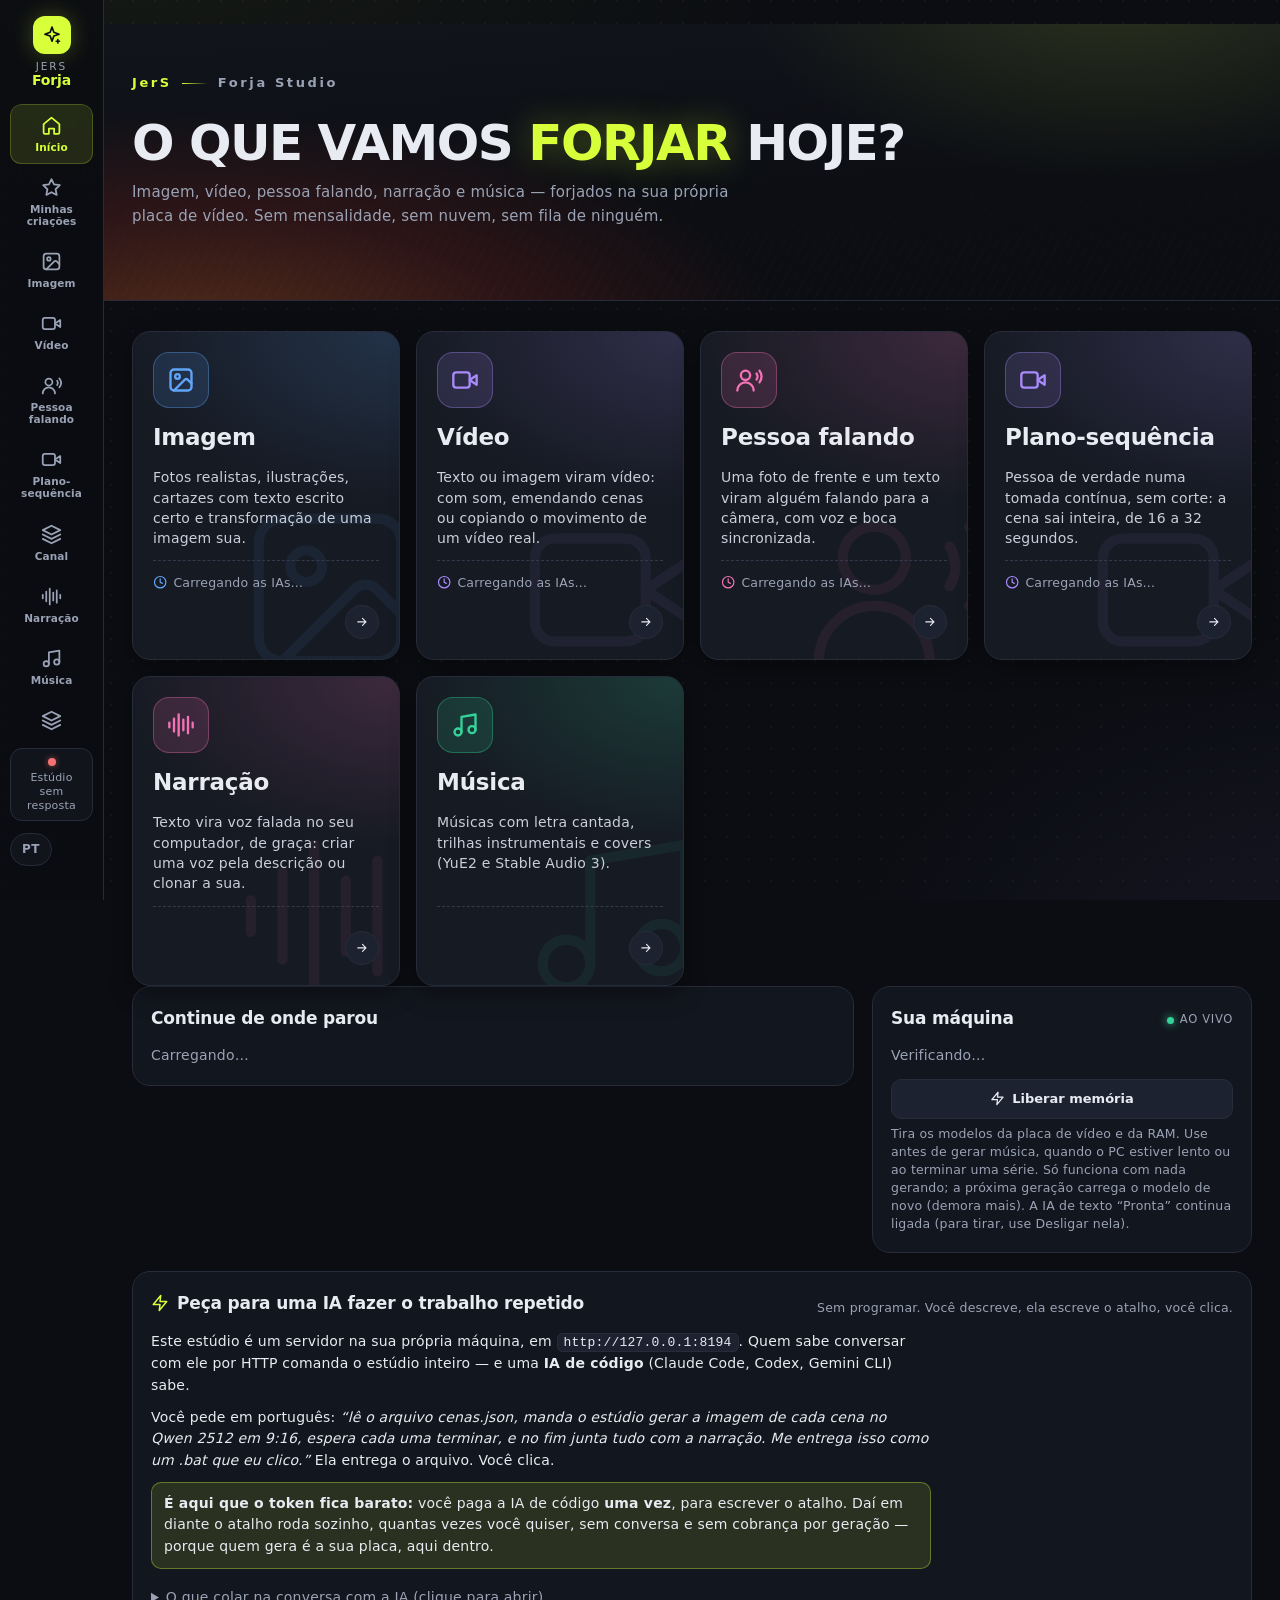
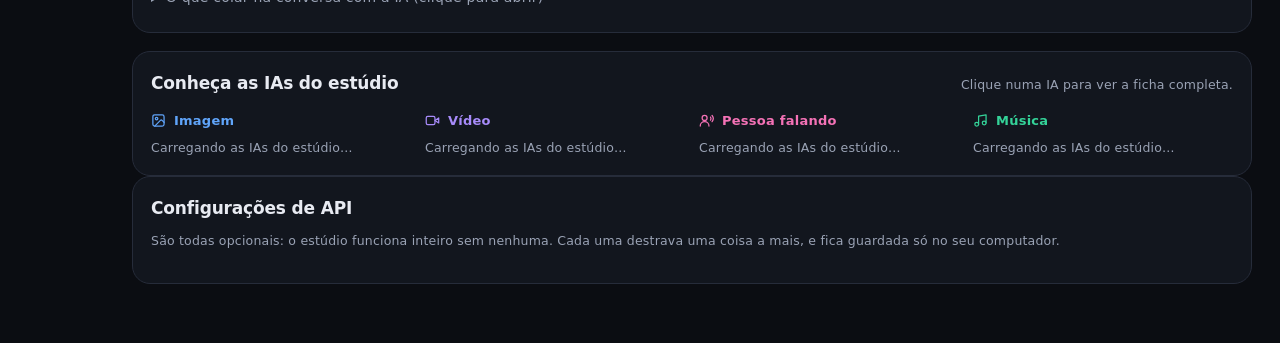
==== commit 665bc257: "Forja Studio 2026.11.17.3 Painel local para gerar imagem, video, musica e narracao com IA, sem nuvem" ====
--- a/estudio/web/index.html
+++ b/estudio/web/index.html
@@ -5,16 +5,12 @@
 <meta name="viewport" content="width=device-width, initial-scale=1">
 <meta name="color-scheme" content="dark">
 <title>JerS · Forja Studio</title>
-<link rel="icon" href="data:image/svg+xml,%3Csvg xmlns='http://www.w3.org/2000/svg' viewBox='0 0 32 32'%3E%3Crect width='32' height='32' rx='8' fill='%2340cee8'/%3E%3Cpath d='M16 5l2.6 7.4L26 15l-7.4 2.6L16 25l-2.6-7.4L6 15l7.4-2.6z' fill='%230b0d12'/%3E%3C/svg%3E">
-<link rel="stylesheet" href="estilo.css?v=20261111-chaves">
+<link rel="icon" href="data:image/svg+xml,%3Csvg xmlns='http://www.w3.org/2000/svg' viewBox='0 0 32 32'%3E%3Crect width='32' height='32' rx='8' fill='%23d7ff3a'/%3E%3Cpath d='M16 5l2.6 7.4L26 15l-7.4 2.6L16 25l-2.6-7.4L6 15l7.4-2.6z' fill='%230b0d12'/%3E%3C/svg%3E">
+<link rel="stylesheet" href="estilo.css?v=20261117-registro">
 <link rel="stylesheet" href="voz.css?v=20261103-nuvem">
 <link rel="stylesheet" href="canal.css?v=20261102-molde">
 <link rel="stylesheet" href="plano.css?v=20261102-molde2">
-<link rel="stylesheet" href="conta.css?v=20261114-porta4">
-<!-- Ate saber se a pessoa entrou, a pagina fica escondida: sem isto, ao atualizar, o painel
-     aparecia meio segundo antes da tela de login. O conta.js tira a marca; se ele falhar, ela
-     sai sozinha em 4 s, para ninguem ficar preso numa tela vazia. -->
-<script>document.documentElement.classList.add('conferindo');setTimeout(function(){document.documentElement.classList.remove('conferindo');},4000);</script>
+<link rel="stylesheet" href="conta.css?v=20261103-conta2">
 </head>
 <body>
 <a class="pular" id="pular" href="#conteudo">Pular para o conteúdo</a>
@@ -23,13 +19,7 @@
      Comeca com [hidden] de proposito: se o JavaScript falhar, o estudio abre em vez de
      ficar preso numa tela de login que ninguem consegue passar. -->
 <div class="porta" id="porta" hidden>
-  <div class="porta-arte">
-    <div class="porta-foto" aria-hidden="true"></div>
-    <div class="porta-dizer">
-      <p class="porta-lema" data-i18n-html="porta.lema">Forjado na sua <em>placa de vídeo</em>.</p>
-      <p class="porta-lema-sub" data-i18n="porta.lema-sub">Imagem, vídeo, voz e texto gerados no seu computador. Sem mensalidade e sem nuvem.</p>
-    </div>
-  </div>
+  <div class="porta-arte" aria-hidden="true"><span class="porta-brasa"></span></div>
   <section class="porta-cartao" role="dialog" aria-labelledby="portaTitulo" aria-modal="true">
     <p class="porta-marca"><span class="heroi-jers">JerS</span><i aria-hidden="true"></i>Forja Studio</p>
     <h1 id="portaTitulo" data-i18n="tela.entre-na-sua-conta">Entre na sua conta</h1>
@@ -129,64 +119,27 @@
   <!-- ============================== INÍCIO ============================== -->
   <section id="vInicio" class="vista inicio" hidden aria-labelledby="inicioTitulo">
     <div id="contaRecado"></div>
-
-    <!-- INICIO v3 (14/11/2026). O heroi tem duas metades: o titulo e a maquina ao vivo.
-         Embaixo, a BANCADA: servicos, IA de texto, fila e memoria numa linha so. As pecas da
-         bancada sao MOVIDAS para ca pelo app.js (montarMaquina), com os mesmos ids. -->
     <div class="heroi">
       <div class="heroi-brasa" aria-hidden="true"></div>
       <div class="heroi-corpo">
-        <!-- 14/11/2026: a placa de video na bigorna, da abertura do canal Forja IA. Decorativa. -->
-        <div class="heroi-foto" aria-hidden="true"></div>
-        <div class="heroi-texto">
-          <p class="heroi-marca"><span class="heroi-jers">JerS</span><i aria-hidden="true"></i>Forja Studio</p>
-          <h1 id="inicioTitulo" tabindex="-1" data-i18n-html="inicio.titulo">O que vamos <em>forjar</em> hoje?</h1>
-          <p class="heroi-sub" data-i18n="inicio.sub">Imagem, vídeo, pessoa falando, narração e música — forjados na sua
-            própria placa de vídeo. Sem mensalidade, sem nuvem, sem fila de ninguém.</p>
-          <div class="heroi-tiras" id="heroiTiras" role="status"></div>
-        </div>
-      </div>
-      <div class="bancada" id="bancada">
-      <section class="maquina" id="maquina" aria-labelledby="maqTitulo">
-          <div class="bloco-cab">
-            <h2 id="maqTitulo" data-i18n="tela.sua-maquina">Sua máquina</h2>
-            <span class="ao-vivo" id="maqAoVivo"><i></i>ao vivo</span>
-          </div>
-          <div id="maqCorpo"><p class="fraco">Verificando…</p></div>
-        </section>
-        <!-- os motores: um cartao por motor, cada um com a sua chave (app.js move as pecas para ca) -->
-        <div class="motores" id="motores">
-          <div class="forja-fornos" id="forjaFornos"></div>
-        </div>
-      </div>
-    </div>
-
-    <!-- a fila, numa faixa so dela (o app.js move o #maqFila para ca) -->
-    <div class="fila-faixa" id="filaFaixa"></div>
+        <p class="heroi-marca"><span class="heroi-jers">JerS</span><i aria-hidden="true"></i>Forja Studio</p>
+        <h1 id="inicioTitulo" tabindex="-1" data-i18n-html="inicio.titulo">O que vamos <em>forjar</em> hoje?</h1>
+        <p class="heroi-sub" data-i18n="inicio.sub">Imagem, vídeo, pessoa falando, narração e música — forjados na sua
+          própria placa de vídeo. Sem mensalidade, sem nuvem, sem fila de ninguém.</p>
+        <div class="heroi-tiras" id="heroiTiras" role="status"></div>
+        <!-- os fornos: a linha de serviços da "Sua máquina" é MOVIDA para cá pelo app.js.
+             Movida, não copiada: os botões continuam os mesmos, com o mesmo código. -->
+        <div class="forja-fornos" id="forjaFornos"></div>
+      </div>
+    </div>
 
     <div class="escolhas" id="escolhas"></div>
 
-    <!-- 13/11/2026: as IAs que o projeto ja usou e aprova, com a escolha do DISCO. Antes o
-         painel baixava tudo dentro da propria pasta, sem perguntar - e quem nao tinha
-         espaco no C: nao tinha o que fazer. Desenhado pelo app.js (renderAprovadas). -->
-    <!-- 14/11/2026: tudo que esta maquina precisa para o estudio funcionar inteiro, em
-         ordem de fazer, com o passo a passo e o botao. Desenhado pelo app.js (renderPreparar). -->
-    <section class="bloco-inicio preparar" id="blocoPreparar" aria-labelledby="prepTitulo" hidden>
-      <div class="bloco-cab">
-        <h2 id="prepTitulo" data-i18n="tela.preparar">Preparar esta máquina</h2>
-        <p class="fraco" id="prepSub"></p>
-      </div>
-      <div id="preparar"></div>
-    </section>
-
-    <div class="inicio-duo">
-      <section class="bloco-inicio" aria-labelledby="contTitulo">
-        <div class="bloco-cab">
-          <h2 id="contTitulo" data-i18n="tela.continue-de-onde-parou">Continue de onde parou</h2>
-          <p class="fraco" id="contConta"></p>
-        </div>
-        <div class="recentes" id="recentes"><p class="fraco">Carregando…</p></div>
-      </section>
+    <div class="dica-faixa" id="dicaFaixa">
+      <span class="dica-ic" data-ic="dica"></span>
+      <div class="dica-corpo"><p class="dica-rot" id="dicaRot">Dica</p><p class="dica-txt" id="dicaTxt"></p></div>
+      <button type="button" class="bt-fantasma" id="dicaOutra" aria-label="Mostrar outra dica"><span data-ic="dir"></span></button>
+    </div>
 
     <!-- ====== Novidades (02/11/2026): vem de estudio/novidades.json ====== -->
     <section class="bloco-inicio novidades" id="blocoNovidades" aria-labelledby="novTitulo" hidden>
@@ -196,41 +149,24 @@
       </div>
       <div class="nov-lista" id="novLista"></div>
     </section>
-    </div>
-
-    <div class="dica-faixa" id="dicaFaixa">
-      <span class="dica-ic" data-ic="dica"></span>
-      <div class="dica-corpo"><p class="dica-rot" id="dicaRot">Dica</p><p class="dica-txt" id="dicaTxt"></p></div>
-      <button type="button" class="bt-fantasma" id="dicaOutra" aria-label="Mostrar outra dica"><span data-ic="dir"></span></button>
-    </div>
-
-    <section class="bloco-inicio aprovadas" id="blocoAprovadas" aria-labelledby="aprovTitulo" hidden>
-      <div class="bloco-cab">
-        <h2 id="aprovTitulo" data-i18n="tela.ias-aprovadas">IAs aprovadas pelo projeto</h2>
-        <p class="fraco" data-i18n="tela.ias-aprovadas-sub">As que já foram usadas de verdade para fazer vídeo e funcionam. Escolha o disco, marque as que quer e instale.</p>
-      </div>
-      <div id="aprovadas"></div>
-    </section>
-
-    <section class="bloco-inicio catalogo" aria-labelledby="catTitulo">
-      <div class="bloco-cab">
-        <h2 id="catTitulo" data-i18n="tela.conheca-as-ias-do-estudio">Conheça as IAs do estúdio</h2>
-        <p class="fraco" data-i18n="tela.clique-numa-ia-para-ver">Clique numa IA para ver a ficha completa.</p>
-      </div>
-      <div class="catalogo-grade" id="catalogo"></div>
-    </section>
-
-    <!-- 11/11/2026: as chaves de API, num lugar so. Antes a do ElevenLabs ficava escondida
-         dentro da aba Narracao e o token do Hugging Face só existia como arquivo — quem
-         instalava o pacote não tinha como saber que ele existia. O conteudo e desenhado
-         pelo app.js (renderChaves), a partir do que o /api/chaves conta. -->
-    <section class="bloco-inicio chaves" id="blocoChaves" aria-labelledby="chavesTitulo">
-      <div class="bloco-cab">
-        <h2 id="chavesTitulo" data-i18n="tela.configuracoes-de-api">Configurações de API</h2>
-        <p class="fraco" data-i18n="tela.sao-todas-opcionais-o-estudio">São todas opcionais: o estúdio funciona inteiro sem nenhuma. Cada uma destrava uma coisa a mais, e fica guardada só no seu computador.</p>
-      </div>
-      <div class="chaves-lista" id="chavesLista"></div>
-    </section>
+
+    <div class="inicio-grade">
+      <section class="bloco-inicio" aria-labelledby="contTitulo">
+        <div class="bloco-cab">
+          <h2 id="contTitulo" data-i18n="tela.continue-de-onde-parou">Continue de onde parou</h2>
+          <p class="fraco" id="contConta"></p>
+        </div>
+        <div class="recentes" id="recentes"><p class="fraco">Carregando…</p></div>
+      </section>
+
+      <section class="bloco-inicio maquina" id="maquina" aria-labelledby="maqTitulo">
+        <div class="bloco-cab">
+          <h2 id="maqTitulo" data-i18n="tela.sua-maquina">Sua máquina</h2>
+          <span class="ao-vivo" id="maqAoVivo"><i></i>ao vivo</span>
+        </div>
+        <div id="maqCorpo"><p class="fraco">Verificando…</p></div>
+      </section>
+    </div>
 
     <!-- ====== o atalho que a IA escreve (02/11/2026) ====== -->
     <section class="bloco-inicio atalho-ia" aria-labelledby="atalhoTitulo">
@@ -239,8 +175,6 @@
         <p class="fraco" data-i18n="tela.sem-programar-voce-descreve-ela">Sem programar. Você descreve, ela escreve o atalho, você clica.</p>
       </div>
 
-      <details class="atalho-dobra">
-        <summary>Como funciona, com o texto pronto para colar</summary>
       <div class="atalho-corpo">
         <p>Este estúdio é um servidor na sua própria máquina, em
           <code>http://127.0.0.1:8194</code>. Quem sabe conversar com ele por HTTP comanda o
@@ -298,7 +232,37 @@
             braço, não o olho.</p>
         </details>
       </div>
-      </details>
+    </section>
+
+    <!-- 13/11/2026: as IAs que o projeto ja usou e aprova, com a escolha do DISCO. Antes o
+         painel baixava tudo dentro da propria pasta, sem perguntar - e quem nao tinha
+         espaco no C: nao tinha o que fazer. Desenhado pelo app.js (renderAprovadas). -->
+    <section class="bloco-inicio aprovadas" id="blocoAprovadas" aria-labelledby="aprovTitulo" hidden>
+      <div class="bloco-cab">
+        <h2 id="aprovTitulo" data-i18n="tela.ias-aprovadas">IAs aprovadas pelo projeto</h2>
+        <p class="fraco" data-i18n="tela.ias-aprovadas-sub">As que já foram usadas de verdade para fazer vídeo e funcionam. Escolha o disco, marque as que quer e instale.</p>
+      </div>
+      <div id="aprovadas"></div>
+    </section>
+
+    <section class="bloco-inicio catalogo" aria-labelledby="catTitulo">
+      <div class="bloco-cab">
+        <h2 id="catTitulo" data-i18n="tela.conheca-as-ias-do-estudio">Conheça as IAs do estúdio</h2>
+        <p class="fraco" data-i18n="tela.clique-numa-ia-para-ver">Clique numa IA para ver a ficha completa.</p>
+      </div>
+      <div class="catalogo-grade" id="catalogo"></div>
+    </section>
+
+    <!-- 11/11/2026: as chaves de API, num lugar so. Antes a do ElevenLabs ficava escondida
+         dentro da aba Narracao e o token do Hugging Face só existia como arquivo — quem
+         instalava o pacote não tinha como saber que ele existia. O conteudo e desenhado
+         pelo app.js (renderChaves), a partir do que o /api/chaves conta. -->
+    <section class="bloco-inicio chaves" id="blocoChaves" aria-labelledby="chavesTitulo">
+      <div class="bloco-cab">
+        <h2 id="chavesTitulo" data-i18n="tela.configuracoes-de-api">Configurações de API</h2>
+        <p class="fraco" data-i18n="tela.sao-todas-opcionais-o-estudio">São todas opcionais: o estúdio funciona inteiro sem nenhuma. Cada uma destrava uma coisa a mais, e fica guardada só no seu computador.</p>
+      </div>
+      <div class="chaves-lista" id="chavesLista"></div>
     </section>
   </section>
 
@@ -1047,9 +1011,9 @@
      para a pessoa que escolheu inglês não ver o português piscar primeiro. -->
 <script src="idioma.js?v=20261114-musica"></script>
 <script src="icones.js?v=20260924-desligar2"></script>
-<script src="conta.js?v=20261114-conta3"></script>
+<script src="conta.js?v=20261103-conta2"></script>
 <script src="atualizacao.js?v=20261103-atu"></script>
-<script src="app.js?v=20261114-musica"></script>
+<script src="app.js?v=20261117-musica"></script>
 <script src="voz.js?v=20261109-selo"></script>
 <script src="fila.js?v=20261109-musica"></script>
 <script src="canal.js?v=20261030-canal"></script>
--- a/estudio/web/estilo.css
+++ b/estudio/web/estilo.css
@@ -2,14 +2,14 @@
    Tokens de design compartilhados com o painel de música (contrato [D]). */
 :root {
   --fundo: #0b0d12; --fundo-2: #11141b; --painel: #161a23; --painel-2: #1d2230; --borda: #262c3a;
-  --texto: #e8ebf2; --fraco: #9aa3b5; --acento: #40cee8; --acento-texto: #04141b;
+  --texto: #e8ebf2; --fraco: #9aa3b5; --acento: #d7ff3a; --acento-texto: #0b0d12;
   --ok: #34d399; --aviso: #fbbf24; --erro: #f87171; --info: #60a5fa;
   --raio: 14px; --raio-c: 10px; --sombra: 0 8px 24px rgba(0, 0, 0, .35);
   --fonte: "Segoe UI Variable Text", "Segoe UI", system-ui, sans-serif;
   --fonte-titulo: "Segoe UI Variable Display", "Segoe UI Variable Text", "Segoe UI", system-ui, sans-serif;
   /* cores por tipo de IA (selos) */
   --c-imagem: var(--info); --c-video: #a78bfa; --c-voz: #f472b6; --c-musica: var(--ok);
-  --borda-forte: #333a4b; --acento-suave: rgba(64, 206, 232, .12); --acento-borda: rgba(64, 206, 232, .35);
+  --borda-forte: #333a4b; --acento-suave: rgba(215, 255, 58, .12); --acento-borda: rgba(215, 255, 58, .35);
   /* BRASA (02/11/2026): a cor do QUENTE — o que esta gerando agora. Antes isso usava o
      --aviso (ambar), que significa 'cuidado' e fica a 29 graus de matiz da lima: de longe
      as duas se confundiam. A brasa fica a 48 graus, o olho separa na hora. Medido: 8,3:1
@@ -32,8 +32,8 @@
   margin: 0; min-height: 100vh; color: var(--texto); font: 14px/1.55 var(--fonte); letter-spacing: .2px;
   background-color: var(--fundo);
   background-image:
-    radial-gradient(1200px 600px at 8% -10%, rgba(64, 206, 232, .06), transparent 60%),
-    radial-gradient(900px 600px at 105% 110%, rgba(255, 138, 61, .05), transparent 60%),
+    radial-gradient(1200px 600px at 8% -10%, rgba(215, 255, 58, .06), transparent 60%),
+    radial-gradient(900px 600px at 105% 110%, rgba(167, 139, 250, .07), transparent 60%),
     radial-gradient(circle at 1px 1px, rgba(255, 255, 255, .035) 1px, transparent 0);
   background-size: auto, auto, 22px 22px;
   background-attachment: fixed;
@@ -58,7 +58,7 @@
 .pular { position: absolute; left: 12px; top: -60px; z-index: 100; background: var(--acento); color: var(--acento-texto);
   padding: 8px 14px; border-radius: var(--raio-c); font-weight: 700; text-decoration: none; }
 .pular:focus { top: 10px; }
-::selection { background: rgba(64, 206, 232, .3); }
+::selection { background: rgba(215, 255, 58, .3); }
 ::-webkit-scrollbar { width: 10px; height: 10px; }
 ::-webkit-scrollbar-thumb { background: #2b3242; border-radius: 10px; border: 2px solid transparent; background-clip: padding-box; }
 ::-webkit-scrollbar-thumb:hover { background-color: #3a4357; }
@@ -78,8 +78,8 @@
 .bt-fantasma:hover { color: var(--texto); background: var(--painel-2); }
 .bt-fantasma.mini { font-size: 12px; padding: 3px 8px; }
 .gerar { background: var(--acento); color: var(--acento-texto); border: 0; padding: 12px 18px; font-weight: 700; font-size: 15px;
-  box-shadow: 0 6px 18px rgba(64, 206, 232, .18); }
-.gerar:hover:not(:disabled) { background: #74dcf1; }
+  box-shadow: 0 6px 18px rgba(215, 255, 58, .18); }
+.gerar:hover:not(:disabled) { background: #e2ff6b; }
 .gerar:active:not(:disabled) { transform: translateY(1px); }
 .gerar:disabled { opacity: .55; cursor: wait; box-shadow: none; }
 .ic-bt { display: inline-grid; place-items: center; width: 36px; height: 36px; border-radius: 10px; background: var(--painel-2);
@@ -91,12 +91,12 @@
 }
 input::placeholder, textarea::placeholder { color: #6f788b; }
 input:hover, textarea:hover { border-color: var(--borda-forte); }
-input:focus, textarea:focus { outline: none; border-color: var(--acento-borda); box-shadow: 0 0 0 3px rgba(64, 206, 232, .1); }
+input:focus, textarea:focus { outline: none; border-color: var(--acento-borda); box-shadow: 0 0 0 3px rgba(215, 255, 58, .1); }
 textarea { resize: vertical; min-height: 110px; line-height: 1.5; }
 input[type=range] { width: 100%; accent-color: var(--acento); }
 .busca { display: flex; align-items: center; gap: 8px; background: var(--fundo-2); border: 1px solid var(--borda);
   border-radius: var(--raio-c); padding: 0 10px; color: var(--fraco); }
-.busca:focus-within { border-color: var(--acento-borda); box-shadow: 0 0 0 3px rgba(64, 206, 232, .1); }
+.busca:focus-within { border-color: var(--acento-borda); box-shadow: 0 0 0 3px rgba(215, 255, 58, .1); }
 .busca input { border: 0; background: none; padding: 9px 0; box-shadow: none !important; min-width: 0; }
 
 /* chips de opção (aria-pressed) */
@@ -121,7 +121,7 @@
   background: rgba(11, 13, 18, .82); backdrop-filter: blur(14px) saturate(1.2); border-bottom: 1px solid var(--borda); }
 .marca { display: flex; align-items: center; gap: 10px; text-decoration: none; flex: none; }
 .marca-ic { display: grid; place-items: center; width: 32px; height: 32px; border-radius: 9px; background: var(--acento);
-  color: var(--acento-texto); box-shadow: 0 0 22px rgba(64, 206, 232, .25); }
+  color: var(--acento-texto); box-shadow: 0 0 22px rgba(215, 255, 58, .25); }
 .marca-ic .ic { width: 20px; height: 20px; }
 .marca-txt { font-family: var(--fonte-titulo); font-size: 16px; letter-spacing: -.01em; white-space: nowrap; }
 .marca-txt b { color: var(--acento); }
@@ -131,7 +131,7 @@
 .nav a { display: flex; align-items: center; gap: 7px; padding: 6px 12px; border-radius: 9px; text-decoration: none; color: var(--fraco);
   font-weight: 600; font-size: 13.5px; white-space: nowrap; border: 1px solid transparent; transition: color .15s, background .15s; }
 .nav a:hover { color: var(--texto); background: var(--painel); }
-.nav a[aria-current=page] { color: var(--acento); background: var(--acento-suave); border-color: rgba(64, 206, 232, .22); }
+.nav a[aria-current=page] { color: var(--acento); background: var(--acento-suave); border-color: rgba(215, 255, 58, .22); }
 .maq-mini { margin-left: auto; display: flex; align-items: center; gap: 8px; padding: 6px 12px; border-radius: 999px; border: 1px solid var(--borda);
   background: var(--fundo-2); color: var(--fraco); font-size: 12.5px; text-decoration: none; white-space: nowrap; font-variant-numeric: tabular-nums;
   min-width: 0; overflow: hidden; text-overflow: ellipsis; }
@@ -169,7 +169,7 @@
 .heroi-brasa { position: absolute; inset: 0; z-index: -1; pointer-events: none;
   background:
     radial-gradient(70% 120% at 8% 118%, rgba(255, 122, 47, .30), rgba(255, 61, 46, .13) 42%, transparent 72%),
-    radial-gradient(48% 110% at 86% -18%, rgba(64, 206, 232, .14), transparent 68%),
+    radial-gradient(48% 110% at 86% -18%, rgba(215, 255, 58, .14), transparent 68%),
     linear-gradient(176deg, #11141b 0%, #0c0e13 62%, #0b0d12 100%);
 }
 /* marcas de martelo: linhas diagonais finas, quase invisíveis, dando textura de chapa */
@@ -186,7 +186,7 @@
   font-size: clamp(38px, 6.6vw, 78px); line-height: .94; margin: 0 0 14px; letter-spacing: -.01em;
   font-weight: 600; font-stretch: 85%; text-transform: uppercase; }
 .heroi h1 em { font-style: normal; color: var(--acento);
-  text-shadow: 0 0 34px rgba(64, 206, 232, .35); }
+  text-shadow: 0 0 34px rgba(215, 255, 58, .35); }
 .heroi h1:focus { outline: none; }
 .heroi-sub { color: var(--fraco); max-width: 620px; font-size: 15px; line-height: 1.6; }
 
@@ -250,7 +250,7 @@
 .escolha:hover .escolha-ir { background: var(--tipo); color: var(--acento-texto); transform: translateX(3px); }
 
 .dica-faixa { display: flex; align-items: center; gap: 14px; margin: 18px 0 26px; padding: 12px 14px 12px 16px; border-radius: var(--raio);
-  background: linear-gradient(90deg, rgba(64, 206, 232, .07), transparent 70%), var(--fundo-2); border: 1px solid var(--borda); }
+  background: linear-gradient(90deg, rgba(215, 255, 58, .07), transparent 70%), var(--fundo-2); border: 1px solid var(--borda); }
 .dica-ic { color: var(--acento); display: grid; place-items: center; width: 34px; height: 34px; border-radius: 10px; background: var(--acento-suave); flex: none; }
 .dica-corpo { flex: 1; min-width: 0; }
 .dica-rot { font-size: 11.5px; color: var(--acento); font-weight: 700; letter-spacing: .06em; text-transform: uppercase; }
@@ -320,11 +320,12 @@
 .servico-estado.s-erro { color: var(--erro); }
 .servico-msg { display: flex; gap: 6px; align-items: flex-start; margin: 0 0 4px 16px; color: var(--erro); font-size: 12px; line-height: 1.4; }
 .servico-msg .ic { margin-top: 1px; }
+.servico-msg .link-registro { color: inherit; text-decoration: underline; font-weight: 600; white-space: nowrap; }
 .servico-msg.demora { color: var(--aviso); }
 .bt-ligar { display: inline-flex; align-items: center; gap: 5px; padding: 3px 10px; border-radius: 999px; font-size: 12px; font-weight: 700;
   background: var(--acento-suave); color: var(--acento); border: 1px solid var(--acento-borda); transition: background .15s, border-color .15s; }
 .bt-ligar .ic { width: 13px; height: 13px; }
-.bt-ligar:hover:not(:disabled) { background: rgba(64, 206, 232, .22); border-color: var(--acento); }
+.bt-ligar:hover:not(:disabled) { background: rgba(215, 255, 58, .22); border-color: var(--acento); }
 .bt-ligar:disabled { opacity: .6; cursor: progress; }
 .maq-rot-bt { align-items: center; min-height: 26px; }
 .bt-ligar-tudo { padding: 4px 12px; }
@@ -378,7 +379,7 @@
 /* seletor de IA em cards */
 .ia-card { position: relative; border-radius: 12px; background: var(--fundo-2); border: 1px solid var(--borda); transition: border-color .15s, background .15s; }
 .ia-card:hover { border-color: var(--borda-forte); }
-.ia-card.sel { border-color: var(--acento-borda); background: linear-gradient(180deg, rgba(64, 206, 232, .06), transparent 70%), var(--fundo-2); }
+.ia-card.sel { border-color: var(--acento-borda); background: linear-gradient(180deg, rgba(215, 255, 58, .06), transparent 70%), var(--fundo-2); }
 .ia-card.atual { border-color: color-mix(in srgb, var(--tipo) 45%, var(--borda)); background:
   radial-gradient(300px 140px at 100% 0%, color-mix(in srgb, var(--tipo) 13%, transparent), transparent 70%), var(--fundo-2); }
 .ia-escolher { all: unset; box-sizing: border-box; display: flex; flex-direction: column; gap: 6px; width: 100%; padding: 11px 12px 8px; cursor: pointer; border-radius: 12px; }
@@ -426,7 +427,7 @@
   text-align: center; font-size: 13px; transition: border-color .15s, background .15s; }
 .upload.baixo { min-height: 60px; flex-direction: row; flex-wrap: wrap; }
 .upload:hover { border-color: var(--acento-borda); color: var(--texto); }
-.upload:focus-within { border-color: var(--acento); box-shadow: 0 0 0 3px rgba(64, 206, 232, .15); }
+.upload:focus-within { border-color: var(--acento); box-shadow: 0 0 0 3px rgba(215, 255, 58, .15); }
 .upload.arrastando { border-color: var(--acento); background: var(--acento-suave); color: var(--acento); }
 .upload .up-ic { color: var(--acento); }
 .upload img, .upload video { max-width: 100%; max-height: 190px; border-radius: 8px; }
@@ -451,7 +452,7 @@
 .salvar-voz input { flex: 1; min-width: 0; }
 .salvar-voz .bt-sec { flex: none; }
 .dica-prompt { display: flex; gap: 8px; align-items: flex-start; font-size: 12.5px; color: #c3c9d6; background: var(--acento-suave);
-  border: 1px solid rgba(64, 206, 232, .18); border-radius: 10px; padding: 8px 10px; line-height: 1.45; }
+  border: 1px solid rgba(215, 255, 58, .18); border-radius: 10px; padding: 8px 10px; line-height: 1.45; }
 .dica-prompt .ic { color: var(--acento); margin-top: 1px; }
 .avancado { display: block; }
 .avancado > input, .avancado > label { display: block; margin-top: 8px; }
@@ -616,7 +617,7 @@
 .ficha-sec p { font-size: 13.5px; line-height: 1.5; color: #d6dbe6; }
 .ficha-sec.bom h3 { color: var(--ok); }
 .ficha-sec.ruim h3 { color: var(--erro); }
-.ficha-sec.dica { grid-column: 1 / -1; background: var(--acento-suave); border-color: rgba(64, 206, 232, .2); }
+.ficha-sec.dica { grid-column: 1 / -1; background: var(--acento-suave); border-color: rgba(215, 255, 58, .2); }
 .ficha-sec.dica h3 { color: var(--acento); }
 .ficha-sec.largo { grid-column: 1 / -1; }
 
@@ -728,7 +729,7 @@
    escrever o texto do Apresentador e descrever imagem. Mostra antes/depois, onde rodou e deixa desfazer. */
 .texto-ia-barra { display: flex; flex-wrap: wrap; align-items: center; gap: 8px; }
 .bt-texto { border-color: var(--acento-borda); color: var(--acento); background: var(--acento-suave); }
-.bt-texto:hover:not(:disabled) { background: rgba(64, 206, 232, .2); border-color: var(--acento); }
+.bt-texto:hover:not(:disabled) { background: rgba(215, 255, 58, .2); border-color: var(--acento); }
 .bt-texto[aria-busy=true] { cursor: progress; opacity: .7; }
 .texto-ia-status { color: var(--fraco); font-size: 12.5px; line-height: 1.4; flex: 1 1 180px; min-width: 0; }
 .texto-ia-status .ic { color: var(--acento); }
@@ -902,7 +903,7 @@
   .nav a { flex-direction: column; gap: 5px; padding: 10px 4px; font-size: 10.5px; font-weight: 600;
     text-align: center; white-space: normal; line-height: 1.15; letter-spacing: .01em; border-radius: 11px; }
   .nav a .ic { width: 21px; height: 21px; }
-  .nav a[aria-current=page] { border-color: rgba(64, 206, 232, .22); }
+  .nav a[aria-current=page] { border-color: rgba(215, 255, 58, .22); }
 
   /* o estado da maquina desce para o pe do trilho */
   .maq-mini { margin: auto 0 0; flex-direction: column; gap: 5px; text-align: center;
@@ -1093,480 +1094,3 @@
 .aprov-aviso .bt-sec svg { width: 15px; height: 15px; margin: 0; }
 .aprov-aviso.motor-andando { color: var(--brasa); background: var(--brasa-suave); border-color: var(--brasa-borda); }
 .aprov-aviso .ia-barra { margin: 6px 0 0; }
-
-/* ---------------- Preparar esta maquina (14/11/2026) ---------------- */
-.prep-item { display: flex; gap: 12px; align-items: flex-start; padding: 12px 14px; margin-top: 8px;
-  background: var(--fundo-2); border: 1px solid var(--borda); border-left-width: 3px; border-radius: 12px; }
-.prep-item:first-child { margin-top: 0; }
-.prep-ok { border-left-color: var(--ok); }
-.prep-falta { border-left-color: var(--brasa); }
-.prep-aviso { border-left-color: var(--aviso); }
-.prep-opcional { border-left-color: var(--borda-forte); }
-.prep-num { flex: none; width: 24px; height: 24px; border-radius: 50%; display: grid; place-items: center;
-  font-size: 12.5px; font-weight: 700; background: var(--painel-2); color: var(--fraco); }
-.prep-ok .prep-num { background: rgba(52, 211, 153, .16); color: var(--ok); }
-.prep-falta .prep-num { background: var(--brasa-suave); color: var(--brasa); }
-.prep-corpo { flex: 1; min-width: 0; }
-.prep-topo { display: flex; align-items: center; gap: 10px; flex-wrap: wrap; }
-.prep-topo b { font-size: 14px; }
-.prep-selo { font-size: 11px; padding: 2px 8px; border-radius: 99px; background: var(--painel-2); color: var(--fraco); }
-.prep-ok .prep-selo { color: var(--ok); }
-.prep-falta .prep-selo { color: var(--brasa); background: var(--brasa-suave); }
-.prep-aviso .prep-selo { color: var(--aviso); }
-.prep-resumo { margin: 4px 0 0; font-size: 13px; color: var(--fraco); }
-.prep-passos { margin: 8px 0 0; padding-left: 20px; font-size: 13px; color: var(--texto); }
-.prep-passos li { margin: 4px 0; line-height: 1.5; }
-.prep-link { display: inline-block; margin-top: 6px; font-size: 12.5px; color: var(--info); }
-.prep-feito { margin: 8px 0 0; font-size: 13px; color: var(--ok); }
-.prep-acao { flex: none; max-width: 260px; }
-.prep-bt { display: inline-flex; align-items: center; gap: 6px; white-space: nowrap; }
-.prep-bt svg { width: 15px; height: 15px; margin: 0; }
-.prep-andando { display: grid; gap: 6px; min-width: 200px; font-size: 12.5px; color: var(--brasa); }
-.prep-andando .ia-barra { margin: 0; }
-@media (max-width: 760px) { .prep-item { flex-wrap: wrap; } .prep-acao { max-width: none; width: 100%; padding-left: 36px; } }
-.prep-arq { color: var(--fraco); font-size: 11.5px; overflow-wrap: anywhere; }
-
-/* ================================================================================
-   INÍCIO v3 (14/11/2026)
-   O dono: "tá feio, tem buraco no meio, tem uma galeria que não está sendo usada".
-   Medido antes: 4.770 px de página; "Sua máquina" numa coluna de 869 px ao lado de um
-   bloco vazio; quatro cartões de 714 px.
-
-   As decisões:
-   - UM ritmo vertical: a página é uma coluna com o mesmo vão entre todos os blocos;
-   - o herói deixa de vazar a tela e vira uma peça só, com a máquina ao vivo dentro;
-   - nada de brilho em texto, ícone fantasma gigante ou borda colorida de enfeite:
-     a cor aparece onde ela INFORMA (o tipo da IA, instalada, faltando, gerando);
-   - três raios e só três: 18 px (bloco), 12 px (peça dentro do bloco), 999 px (pílula).
-   Estas regras vêm DEPOIS das antigas de propósito: elas mandam.
-   ================================================================================ */
-.inicio { display: flex; flex-direction: column; gap: 20px; padding-top: 22px; }
-.inicio > * { margin-top: 0; margin-bottom: 0; }
-.inicio .bloco-inicio { background: var(--painel); border-radius: 18px; padding: 20px 22px; }
-.inicio .bloco-cab { align-items: baseline; margin-bottom: 16px; }
-.inicio .bloco-cab h2 { font-size: 16px; font-weight: 650; letter-spacing: 0; }
-.inicio .bloco-cab .fraco { font-size: 12.5px; max-width: 62ch; }
-#contaRecado:empty { display: none; }
-
-/* ---------------------------------------------------------------- o herói */
-.inicio .heroi { margin: 0; padding: 0; border: 1px solid var(--borda); border-radius: 18px; overflow: hidden; }
-.inicio .heroi-brasa { background:
-    radial-gradient(60% 130% at 0% 120%, rgba(255, 122, 47, .22), rgba(255, 61, 46, .08) 45%, transparent 72%),
-    radial-gradient(40% 100% at 100% -20%, rgba(64, 206, 232, .09), transparent 70%),
-    linear-gradient(176deg, #12151d 0%, #0d0f15 100%); }
-.inicio .heroi-corpo { display: grid; grid-template-columns: minmax(0, 1fr) minmax(330px, 420px); gap: 32px;
-  align-items: center; max-width: none; margin: 0; padding: 30px 30px 28px; }
-.inicio .heroi-marca { margin-bottom: 12px; font-size: 12px; }
-.inicio .heroi h1 { font-family: "Bahnschrift", "Segoe UI Variable Display", var(--fonte-titulo);
-  font-size: clamp(30px, 3.5vw, 46px); line-height: 1; margin: 0 0 12px; letter-spacing: 0;
-  font-weight: 600; font-stretch: 85%; text-transform: uppercase; }
-.inicio .heroi h1 em { text-shadow: none; }
-.inicio .heroi-sub { max-width: 54ch; font-size: 14.5px; line-height: 1.6; }
-.inicio .heroi-tiras { margin-top: 18px; }
-.inicio .heroi-tira { backdrop-filter: none; background: rgba(11, 13, 18, .6); }
-
-/* a máquina, ao vivo, dentro do herói */
-.inicio .heroi .maquina { background: rgba(11, 13, 18, .66); border: 1px solid var(--borda); border-radius: 12px;
-  padding: 16px 18px 18px; min-width: 0; }
-.inicio .heroi .maquina .bloco-cab { margin-bottom: 12px; }
-.inicio .heroi .maquina .bloco-cab h2 { font-size: 13px; font-weight: 600; color: var(--fraco); }
-#maqHw { display: grid; grid-template-columns: repeat(2, minmax(0, 1fr)); gap: 16px 20px; }
-.maq-gpu { grid-column: 1 / -1; display: flex; align-items: center; gap: 8px; font-size: 14px; font-weight: 600; }
-.maq-gpu .ic { color: var(--acento); width: 17px; height: 17px; }
-.maq-gpu span { min-width: 0; overflow: hidden; text-overflow: ellipsis; white-space: nowrap; }
-.medida { min-width: 0; }
-.medida-topo { display: flex; align-items: baseline; justify-content: space-between; gap: 8px;
-  font-size: 12px; color: var(--fraco); }
-.medida-topo span { min-width: 0; overflow: hidden; text-overflow: ellipsis; white-space: nowrap; }
-.medida-topo b { color: var(--texto); font-size: 15px; font-weight: 650; font-variant-numeric: tabular-nums; white-space: nowrap; }
-.medida .medidor { height: 6px; margin-top: 7px; }
-.medida small { display: block; margin-top: 5px; font-size: 11.5px; color: var(--fraco); font-variant-numeric: tabular-nums; }
-.medida .maq-alerta { font-size: 11.5px; line-height: 1.35; }
-
-/* a bancada: serviços, IA de texto, fila e memória numa faixa só */
-.bancada { display: flex; flex-wrap: wrap; gap: 1px; background: var(--borda); border-top: 1px solid var(--borda); }
-/* as divisorias sao o proprio vao de 1 px: assim nao sobra risco torto nem celula vazia
-   quando a faixa quebra em duas linhas ou quando uma peca esta escondida. */
-.bancada > * { flex: 1 1 210px; min-width: 0; margin: 0; padding: 16px 20px 18px; border: 0; background: #0e1016; }
-.bancada > .forja-fornos { flex: 2 1 440px; }
-.bancada > .forja-fornos:empty { display: none; }
-.bancada > * .maq-linha, .bancada .forja-fornos .maq-linha { display: block; padding: 0; border: 0; border-radius: 0;
-  background: none; backdrop-filter: none; }
-/* a IA de texto E uma .maq-linha e e filha direta da bancada: vira celula, nao linha */
-.bancada > .maq-linha { display: block; padding: 16px 20px 18px; border: 0; border-radius: 0; background: #0e1016; }
-.bancada .ic-caixa { display: none; }
-.bancada .maq-rot, .bancada .forja-fornos .maq-rot { display: flex; align-items: center; justify-content: space-between;
-  gap: 10px; min-height: 26px; margin: 0 0 10px; font-size: 12px; font-weight: 600; letter-spacing: 0;
-  text-transform: none; color: var(--fraco); }
-.bancada .maq-rot b:empty { display: none; }
-.bancada .forja-fornos .servicos-grupos { margin: 0 0 10px; }
-.bancada .maq-texto { gap: 8px; }
-.bancada .texto-status { font-size: 13px; }
-.bancada .texto-acoes { display: flex; flex-wrap: wrap; gap: 8px; }
-.bancada .fila-box { margin: 0; padding: 0; background: none; border: 0; border-radius: 0; }
-.bancada .fila-box p { font-size: 13px; }
-.bancada .liberar { display: block; margin: 0; }
-.bancada .liberar .bt-sec { width: 100%; padding: 8px 12px; display: inline-flex; align-items: center; justify-content: center; gap: 6px; }
-.bancada .liberar .nota:empty { display: none; }
-.bancada .liberar > .nota { margin-top: 8px; }
-.mini-ajuda { margin-top: 8px; font-size: 12px; }
-.mini-ajuda > summary { cursor: pointer; color: var(--fraco); width: fit-content; }
-.mini-ajuda > summary:hover { color: var(--texto); }
-.mini-ajuda .nota { margin-top: 6px; }
-
-/* ---------------------------------------------------------------- os cartões de criar */
-/* as colunas saem da QUANTIDADE de cartoes (data-n, posto pelo app.js): com 5 cartoes numa
-   grade de 4 sobrava um sozinho na segunda fileira - o buraco de que o dono reclamou. */
-.inicio .escolhas { grid-template-columns: repeat(4, minmax(0, 1fr)); gap: 16px; }
-.inicio .escolhas[data-n="3"], .inicio .escolhas[data-n="6"] { grid-template-columns: repeat(3, minmax(0, 1fr)); }
-.inicio .escolhas[data-n="5"] { grid-template-columns: repeat(5, minmax(0, 1fr)); }
-.inicio .escolhas[data-n="2"] { grid-template-columns: repeat(2, minmax(0, 1fr)); }
-.inicio .escolha { min-height: 0; padding: 18px 18px 14px; gap: 9px; border-radius: 18px; box-shadow: none;
-  background: var(--painel); animation: none; }
-.inicio .escolha::before { background: linear-gradient(180deg, color-mix(in srgb, var(--tipo) 10%, transparent), transparent 55%); opacity: 1; }
-.inicio .escolha:hover, .inicio .escolha:focus-visible { transform: translateY(-2px);
-  box-shadow: 0 12px 30px rgba(0, 0, 0, .38); }
-.inicio .escolha:active { transform: translateY(0); }
-.inicio .escolha-ic { width: 42px; height: 42px; border-radius: 12px; margin-bottom: 4px; }
-.inicio .escolha-ic .ic { width: 21px; height: 21px; }
-.inicio .escolha h2 { font-size: 19px; font-weight: 650; }
-.inicio .escolha-frase { font-size: 13px; line-height: 1.5; color: var(--fraco); }
-.inicio .escolha-rec { margin-top: 6px; padding-top: 12px; border-top: 1px solid var(--borda); }
-.inicio .escolha-rec:empty { display: none; }
-.inicio .escolha-rec .linha-ic.falta { color: var(--brasa); }
-.inicio .escolha-rec .linha-ic.falta .ic { color: var(--brasa); }
-.inicio .escolha-pe { margin-top: auto; padding-top: 8px; }
-.inicio .escolha-ir { width: 30px; height: 30px; }
-.inicio .escolha-aviso { top: 18px; right: 18px; padding: 4px 5px 4px 10px; gap: 8px; box-shadow: none; }
-.inicio .escolha-aviso b { padding: 2px 9px; border-radius: 999px; font-size: 11.5px; font-weight: 700;
-  background: var(--acento-suave); color: var(--acento); border: 1px solid var(--acento-borda); }
-.inicio .escolha-caixa:hover .escolha-aviso { transform: translateY(-2px); }
-
-/* ---------------------------------------------------------------- continuar + novidades */
-.inicio-duo { display: grid; grid-template-columns: minmax(0, 1.65fr) minmax(0, 1fr); gap: 20px; align-items: stretch; }
-.inicio-duo > .bloco-inicio { display: flex; flex-direction: column; min-width: 0; }
-.inicio .recentes { grid-template-columns: repeat(auto-fill, minmax(150px, 1fr)); gap: 12px; }
-.inicio .recentes > :nth-child(n + 9) { display: none; }      /* duas fileiras; o resto mora em "Minhas criações" */
-.inicio .recentes.vazia { display: flex; flex: 1; }
-.inicio .vazio-inicio { flex: 1; display: flex; flex-direction: column; align-items: center; justify-content: center;
-  gap: 6px; min-height: 200px; padding: 20px; border: 0; border-radius: 0;
-  text-align: center; color: var(--texto); }
-.vazio-ic { display: grid; place-items: center; width: 44px; height: 44px; margin-bottom: 6px; border-radius: 12px;
-  color: var(--acento); background: var(--acento-suave); }
-.vazio-ic .ic { width: 22px; height: 22px; }
-.vazio-inicio .fraco { font-size: 13px; max-width: 40ch; }
-.vazio-acoes { display: flex; flex-wrap: wrap; justify-content: center; gap: 8px; margin-top: 12px; }
-.vazio-acoes .bt-sec { display: inline-flex; align-items: center; gap: 7px; text-decoration: none; }
-
-.inicio-duo .novidades .nov-lista { display: block; }
-.inicio-duo .novidades.todas .nov-lista { max-height: 560px; overflow-y: auto; padding-right: 6px; }
-details.nov { display: block; padding: 0; background: none; border: 0; border-top: 1px solid var(--borda); border-radius: 0; }
-details.nov:first-child { border-top: 0; }
-details.nov > summary { list-style: none; cursor: pointer; display: grid; grid-template-columns: minmax(0, 1fr) auto;
-  gap: 6px 10px; align-items: start; padding: 12px 0; }
-details.nov:first-child > summary { padding-top: 0; }
-details.nov > summary::-webkit-details-marker { display: none; }
-details.nov > summary::after { content: ""; grid-row: 1 / span 2; grid-column: 2; align-self: center; width: 7px; height: 7px;
-  border-right: 1.5px solid var(--fraco); border-bottom: 1.5px solid var(--fraco); transform: rotate(45deg);
-  transition: transform .2s ease; margin: 0 4px; }
-details.nov[open] > summary::after { transform: rotate(-135deg); }
-details.nov .nov-cab { grid-column: 1; }
-details.nov h3 { grid-column: 1; font-size: 14px; font-weight: 600; line-height: 1.35; color: var(--texto); }
-details.nov > summary:hover h3 { color: var(--acento); }
-details.nov > p { padding: 0 22px 14px 0; font-size: 13px; line-height: 1.6; color: var(--fraco); }
-details.nov.destaque, details.nov.destaque[open] { background: none; border-color: var(--borda); }
-
-.inicio .dica-faixa { margin: 0; border-radius: 12px; }
-
-/* ---------------------------------------------------------------- preparar esta máquina */
-.inicio .preparar.tem-falta { border-color: var(--brasa-borda); }
-.inicio .prep-item { margin: 0; padding: 14px 0; background: none; border: 0; border-top: 1px solid var(--borda); border-radius: 0; }
-.inicio .prep-item:first-child { border-top: 0; padding-top: 2px; }
-.inicio .prep-item:last-child { padding-bottom: 2px; }
-.inicio .prep-num { width: 26px; height: 26px; }
-.inicio .prep-aviso .prep-num { background: rgba(251, 191, 36, .14); color: var(--aviso); }
-.prep-como { margin-top: 6px; font-size: 12.5px; }
-.prep-como > summary { cursor: pointer; color: var(--fraco); width: fit-content; }
-.prep-como > summary:hover { color: var(--texto); }
-
-/* ---------------------------------------------------------------- o catálogo */
-.inicio .catalogo-grade { gap: 22px; align-items: start; }
-.cat-col, .cat-col ul, .cat-col li { min-width: 0; }
-.cat-col h3 { margin-bottom: 10px; }
-.cat-col h3 > span { color: var(--tipo); }
-.cat-col h3 small { margin-left: auto; font-size: 11.5px; font-weight: 500; color: var(--fraco); letter-spacing: 0; }
-.cat-aviso { margin: -2px 0 10px; }
-.inicio .cat-item { padding: 9px 12px; border-radius: 12px; gap: 3px; }
-.cat-nome { display: flex; align-items: baseline; justify-content: space-between; gap: 10px; min-width: 0; }
-.cat-nome b { min-width: 0; overflow: hidden; text-overflow: ellipsis; white-space: nowrap; }
-.cat-estado { display: inline-flex; align-items: center; gap: 4px; flex: none; font-size: 11.5px; color: var(--fraco);
-  font-variant-numeric: tabular-nums; white-space: nowrap; }
-.cat-estado .ic { width: 12px; height: 12px; }
-/* instalada: verde, que é a cor de "pronto" no painel inteiro */
-.cat-item.instalada { border-color: rgba(52, 211, 153, .38);
-  background: linear-gradient(90deg, rgba(52, 211, 153, .09), rgba(52, 211, 153, .02) 70%), var(--fundo-2); }
-.cat-item.instalada .cat-estado { color: var(--ok); font-weight: 600; }
-.cat-item.baixando .cat-estado { color: var(--brasa); font-weight: 600; }
-.cat-item.falta b { color: #c3c9d6; }
-
-/* ---------------------------------------------------------------- o atalho da IA de código, recolhido */
-.atalho-dobra > summary { cursor: pointer; color: var(--fraco); width: fit-content; padding: 2px 0; }
-.atalho-dobra > summary:hover { color: var(--texto); }
-.atalho-dobra[open] > summary { margin-bottom: 12px; }
-.inicio .atalho-ia .bloco-cab { margin-bottom: 8px; }
-
-/* ---------------------------------------------------------------- telas menores */
-@media (max-width: 1180px) {
-  .inicio .heroi-corpo { grid-template-columns: minmax(0, 1fr); gap: 22px; }
-  .inicio .escolhas, .inicio .escolhas[data-n] { grid-template-columns: repeat(2, minmax(0, 1fr)); }
-  .inicio .escolhas .escolha-caixa:last-child:nth-child(odd) { grid-column: 1 / -1; }
-  .bancada > .forja-fornos { flex-basis: 100%; }
-  .inicio-duo { grid-template-columns: minmax(0, 1fr); }
-}
-@media (max-width: 720px) {
-  .inicio { gap: 16px; padding-top: 16px; }
-  .inicio .heroi-corpo { padding: 22px 18px 20px; }
-  .inicio .bloco-inicio { padding: 16px; }
-  .bancada > *, .bancada > .maq-linha { flex-basis: 100%; padding: 14px 18px; }
-  .medida-topo { flex-direction: column; align-items: flex-start; gap: 1px; }
-  #maqHw { gap: 14px 16px; }
-  .inicio .escolhas, .inicio .escolhas[data-n] { grid-template-columns: minmax(0, 1fr); }
-  .inicio .recentes { grid-template-columns: repeat(2, minmax(0, 1fr)); }
-  .inicio .recentes > :nth-child(n + 7) { display: none; }
-}
-@media (prefers-reduced-motion: reduce) {
-  .inicio .escolha, .inicio .escolha-aviso, details.nov > summary::after { transition: none; }
-  .inicio .escolha:hover, .inicio .escolha:focus-visible { transform: none; }
-}
-
-/* ---- o recado de uma IA que nao baixou: embaixo da lista, na largura toda (14/11/2026).
-   Antes o texto inteiro ia espremido na linha da IA, por cima do nome. */
-.aprov-linha .aprov-nome { min-width: 0; flex: 1 1 auto; }
-.aprov-linha .aprov-erro, .aprov-token { display: inline-flex; align-items: center; gap: 5px; flex: none;
-  font-size: 12px; font-weight: 600; white-space: nowrap; text-align: left; }
-.aprov-token { color: var(--brasa); }
-.aprov-linha .aprov-erro .ic, .aprov-token .ic { width: 13px; height: 13px; }
-.aprov-recado { display: flex; align-items: flex-start; gap: 12px; margin-top: 12px; padding: 14px 16px; border-radius: 12px;
-  background: var(--brasa-suave); border: 1px solid var(--brasa-borda); }
-.aprov-recado > .ic { flex: none; width: 18px; height: 18px; margin-top: 1px; color: var(--brasa); }
-.aprov-recado > div { flex: 1; min-width: 0; }
-.aprov-recado b { font-size: 13.5px; }
-.aprov-recado p { margin-top: 4px; font-size: 13px; line-height: 1.55; color: #cfd4df; max-width: 80ch; overflow-wrap: anywhere; }
-.aprov-recado .bt-sec { flex: none; display: inline-flex; align-items: center; gap: 6px; white-space: nowrap; align-self: center; }
-.aprov-recado.erro { background: rgba(248, 113, 113, .08); border-color: rgba(248, 113, 113, .32); }
-.aprov-recado.erro > .ic { color: var(--erro); }
-@media (max-width: 720px) { .aprov-recado { flex-wrap: wrap; } .aprov-recado .bt-sec { margin-left: 30px; } }
-
-/* ================================================================================
-   INÍCIO v3.1 (14/11/2026): a cara do canal Forja IA.
-   A imagem do alto é a placa de vídeo na bigorna, da abertura do canal; o acento virou
-   o ciano do chip "Ai" (#40CEE8), com a brasa da forja. O painel "Sua máquina" saiu de
-   dentro do herói: os medidores agora são a primeira fileira da bancada.
-   ================================================================================ */
-.inicio .heroi-brasa { background:
-    radial-gradient(55% 120% at 0% 115%, rgba(255, 122, 47, .18), transparent 70%),
-    linear-gradient(176deg, #12151d 0%, #0c0e13 100%); }
-.inicio .heroi-corpo { grid-template-columns: minmax(0, 1fr); min-height: 320px; align-content: center;
-  padding: 40px 36px 38px; }
-.heroi-foto { position: absolute; inset: 0 0 0 auto; width: 64%; z-index: -1; pointer-events: none;
-  background: #0b0d12 url("img/forja-placa.jpg") 50% 46% / cover no-repeat;
-  -webkit-mask-image: linear-gradient(90deg, transparent 0, rgba(0, 0, 0, .5) 26%, #000 52%);
-  mask-image: linear-gradient(90deg, transparent 0, rgba(0, 0, 0, .5) 26%, #000 52%); }
-/* a foto escurece para a bancada embaixo e para a borda de cima: ela e cenario, nao cartaz */
-.heroi-foto::after { content: ""; position: absolute; inset: 0;
-  background: linear-gradient(0deg, rgba(14, 16, 22, .92) 0, transparent 30%),
-    linear-gradient(180deg, rgba(12, 14, 19, .45) 0, transparent 26%); }
-.inicio .heroi-texto { max-width: 560px; }
-.inicio .heroi h1 { font-size: clamp(32px, 3.9vw, 52px); }
-.inicio .heroi-sub { color: #b9c0cf; }
-.inicio .heroi-tira { background: rgba(9, 11, 15, .72); }
-
-/* os medidores, deitados, na primeira fileira da bancada */
-.inicio .heroi .bancada > .maquina { flex: 1 1 100%; display: grid; grid-template-columns: auto minmax(0, 1fr);
-  gap: 8px 28px; align-items: center; padding: 16px 20px 18px; background: #0e1016; border: 0; border-radius: 0; }
-.inicio .heroi .bancada > .maquina .bloco-cab { display: flex; flex-direction: column; align-items: flex-start; gap: 6px; margin: 0; }
-.bancada #maqHw { grid-template-columns: none; grid-auto-flow: column; grid-auto-columns: minmax(0, 1fr);
-  gap: 8px 26px; align-items: start; }
-.bancada .maq-gpu { grid-column: auto; align-self: center; }
-.bancada .maq-gpu span { white-space: normal; line-height: 1.3; }
-@media (max-width: 1180px) {
-  .inicio .heroi .bancada > .maquina { grid-template-columns: minmax(0, 1fr); }
-  .inicio .heroi .bancada > .maquina .bloco-cab { flex-direction: row; align-items: baseline; justify-content: space-between; }
-  .bancada #maqHw { grid-auto-flow: row; grid-template-columns: repeat(2, minmax(0, 1fr)); gap: 16px 22px; }
-  .bancada .maq-gpu { grid-column: 1 / -1; }
-  .heroi-foto { width: 78%; }
-}
-@media (max-width: 720px) {
-  .inicio .heroi-corpo { min-height: 0; padding: 26px 20px 24px; }
-  .heroi-foto { width: 100%; opacity: .55;
-    -webkit-mask-image: linear-gradient(90deg, rgba(0, 0, 0, .25) 0, #000 80%); mask-image: linear-gradient(90deg, rgba(0, 0, 0, .25) 0, #000 80%); }
-}
-
-/* ---- voz, texto e musica na mesma lista de marcar (14/11/2026) ---- */
-.aprov-sub { margin: 16px 0 8px; font-size: 12.5px; font-weight: 600; color: var(--fraco); }
-.aprov-breve { flex: none; font-size: 12px; color: var(--fraco); padding: 2px 9px; border-radius: 999px;
-  border: 1px solid var(--borda-forte); white-space: nowrap; }
-.aprov-sub-nota { margin: -2px 0 10px; max-width: 80ch; }
-
-/* ================================================================================
-   INÍCIO v3.2 (14/11/2026): os MOTORES e a FILA.
-   O dono: "a parte de baixo tá bonita, a de cima mais ou menos e a do meio esquisita.
-   Quero o botão de ligar e desligar. Quero a fila separada."
-   A faixa do meio vira uma grade de cartões, um por motor, cada um com uma chave de
-   verdade; a fila sai dali e ganha uma faixa só dela.
-   ================================================================================ */
-
-/* ---- a chave (role=switch): ligar e desligar com cara de interruptor ---- */
-.chave { position: relative; flex: none; display: inline-block; width: 48px; height: 28px; padding: 0; border-radius: 999px;
-  border: 1px solid var(--borda-forte); background: #080a0e; cursor: pointer; vertical-align: middle;
-  transition: background .22s ease, border-color .22s ease; }
-.chave::before { content: ""; position: absolute; top: 3px; left: 3px; width: 20px; height: 20px; border-radius: 50%;
-  background: #6f7890; box-shadow: 0 1px 3px rgba(0, 0, 0, .5);
-  transition: transform .22s cubic-bezier(.2, .8, .2, 1), background .22s ease, width .15s ease; }
-.chave:hover { border-color: var(--acento); }
-.chave:hover::before { background: #aeb6c8; }
-.chave:active::before { width: 24px; }
-.chave.on { background: rgba(64, 206, 232, .2); border-color: var(--acento); }
-.chave.on::before { transform: translateX(20px); background: var(--acento); }
-.chave.on:active::before { transform: translateX(16px); }
-.chave:disabled, .chave[aria-busy="true"] { cursor: progress; opacity: .75; }
-.chave.ocupada, .chave[aria-busy="true"] { border-color: var(--brasa); background: var(--brasa-suave); }
-.chave.ocupada::before, .chave[aria-busy="true"]::before { background: var(--brasa); animation: pulsar 1.2s infinite; }
-.chave:focus-visible { outline: 2px solid var(--acento); outline-offset: 3px; border-radius: 999px; }
-
-/* ---- a grade de motores ---- */
-.bancada > .motores { flex: 1 1 100%; display: grid; grid-template-columns: repeat(auto-fit, minmax(250px, 1fr));
-  gap: 12px; padding: 18px 20px 20px; background: #0e1016; align-items: start; }
-/* as embalagens antigas (linha, coluna, lista) somem: os cartões e o título viram itens da grade */
-.motores > .forja-fornos, .motores #maqServLinha, .motores #maqServLinha > div, .motores #maqServ { display: contents; }
-.motores .ic-caixa, .motores #maqGrupos { display: none !important; }
-.motores .maq-rot, .bancada .motores .forja-fornos .maq-rot { grid-column: 1 / -1; display: flex; align-items: center;
-  justify-content: flex-start; gap: 10px; min-height: 0; margin: 0 0 2px; font-size: 13px; font-weight: 600;
-  letter-spacing: 0; text-transform: none; color: var(--fraco); }
-.motores .maq-rot > span:first-child { margin-right: auto; }
-.motores .maq-rot .bt-ligar, .motores .maq-rot .bt-desligar { margin: 0; padding: 4px 12px; border-radius: 999px; font-size: 12px; }
-.motores #maqServNota { grid-column: 1 / -1; }
-
-.motor, .bancada .motores .maq-linha.motor, .bancada .motores .liberar.motor, .bancada .motores .forja-fornos .servico.motor {
-  display: grid; grid-template-columns: auto minmax(0, 1fr) auto; gap: 8px 12px; align-items: center;
-  margin: 0; padding: 14px 14px 14px 16px; white-space: normal;
-  background: var(--painel); border: 1px solid var(--borda); border-radius: 12px;
-  transition: border-color .2s ease, background .2s ease; }
-.motor.on { border-color: rgba(64, 206, 232, .4); background: linear-gradient(180deg, rgba(64, 206, 232, .07), transparent 70%), var(--painel); }
-.motor.ligando { border-color: var(--brasa-borda); }
-.motor.erro { border-color: rgba(248, 113, 113, .45); }
-.motor-ic { display: grid; place-items: center; width: 38px; height: 38px; border-radius: 10px; color: var(--fraco);
-  background: var(--painel-2); border: 1px solid var(--borda); }
-.motor-ic .ic { width: 19px; height: 19px; }
-.motor.on .motor-ic { color: var(--acento); background: var(--acento-suave); border-color: var(--acento-borda); }
-.motor.ligando .motor-ic { color: var(--brasa); background: var(--brasa-suave); border-color: var(--brasa-borda); }
-.motor-txt { min-width: 0; display: flex; flex-direction: column; gap: 2px; }
-.motor-txt b { font-size: 14px; font-weight: 600; line-height: 1.25; overflow-wrap: anywhere; }
-.motor-txt small, .motor .servico-estado, .motor .texto-status { margin: 0; font-size: 12px; line-height: 1.4;
-  color: var(--fraco); font-variant-numeric: tabular-nums; white-space: normal; }
-.motor.on .servico-estado { color: var(--ok); }
-.motor.ligando .servico-estado { color: var(--brasa); }
-.motor.erro .servico-estado { color: var(--erro); }
-.motor .texto-status { display: block; }
-.motor .texto-status .ponto { display: none; }
-.motor .texto-status b { font-size: 12px; font-weight: 600; color: var(--texto); }
-.motor .texto-status .t-ok { color: var(--ok); }
-.motor-acao { display: inline-flex; align-items: center; gap: 8px; flex: none; }
-.motor > .servico-msg, .motor > .texto-extra, .motor > .mini-ajuda, .bancada .motores .forja-fornos .motor > .servico-msg {
-  grid-column: 1 / -1; order: 0; flex-basis: auto; margin: 0; font-size: 12px; }
-.motor > .texto-extra { display: block; }
-.motor .mini-ajuda .marcar { display: flex; align-items: center; gap: 8px; margin-top: 8px; font-size: 12.5px; }
-.motor .maq-detalhes { margin-top: 8px; }
-.bancada .motores .liberar.motor .bt-sec { width: auto; padding: 7px 14px; }
-.motor #maqAuto:empty::before { content: "Tira os modelos da placa e da RAM."; }
-
-/* ---- a fila, na faixa dela ---- */
-.fila-faixa:empty { display: none; }
-.fila-faixa { position: relative; background: var(--painel); border: 1px solid var(--borda); border-radius: 18px; padding: 14px 18px; }
-.fila-faixa .maq-linha { display: grid; grid-template-columns: auto minmax(0, 1fr); gap: 0 14px; align-items: center;
-  padding: 0; border: 0; }
-.fila-faixa .ic-caixa { width: 38px; height: 38px; border-radius: 10px; color: var(--acento); background: var(--acento-suave); }
-.fila-faixa .maq-linha > div { display: flex; flex-wrap: wrap; align-items: center; gap: 4px 16px; min-width: 0; padding-right: 110px; }
-.fila-faixa .maq-rot { display: block; font-size: 14px; font-weight: 600; }
-.fila-faixa .maq-rot span { color: var(--texto); }
-.fila-faixa .maq-rot b:empty { display: none; }
-.fila-faixa .fila-box { flex: 1 1 260px; margin: 0; padding: 0; background: none; border: 0; }
-.fila-faixa .fila-box p { font-size: 13.5px; color: var(--fraco); }
-.fila-faixa .fila-box p b { color: var(--texto); }
-.fila-faixa .fila-box .barra { margin-top: 6px; max-width: 520px; }
-.fila-faixa .nota { margin: 0 !important; flex: none; }
-.fila-abrir { position: absolute; right: 16px; top: 50%; transform: translateY(-50%); z-index: 1; padding: 6px 12px;
-  border-radius: 999px; border: 1px solid var(--borda); color: var(--fraco); font-size: 12.5px; text-decoration: none;
-  transition: border-color .15s, color .15s; }
-.fila-abrir:hover { color: var(--texto); border-color: var(--borda-forte); }
-
-/* ---- a chave nos cartões de criar ---- */
-.inicio .escolha-aviso { padding: 3px 4px 3px 11px; gap: 8px; font-weight: 600; font-size: 11.5px; color: var(--fraco); }
-.inicio .escolha-aviso.lig { color: var(--ok); border-color: rgba(52, 211, 153, .3); }
-.inicio .escolha-aviso .chave { width: 40px; height: 24px; }
-.inicio .escolha-aviso .chave::before { width: 16px; height: 16px; }
-.inicio .escolha-aviso .chave.on::before { transform: translateX(16px); }
-.inicio .escolha-aviso .chave:active::before { width: 19px; }
-.inicio .escolha-aviso.ligando, .inicio .escolha-aviso.erro { padding: 5px 10px; }
-
-@media (max-width: 720px) {
-  .bancada > .motores { padding: 14px 14px 16px; grid-template-columns: minmax(0, 1fr); }
-  .fila-faixa .maq-linha > div { padding-right: 0; }
-  .fila-abrir { position: static; transform: none; display: inline-block; margin-bottom: 10px; }
-}
-@media (prefers-reduced-motion: reduce) { .chave, .chave::before { transition: none; animation: none; } }
-
-/* ================================================================================
-   INÍCIO v3.3 (14/11/2026): os cartões de motor PADRONIZADOS.
-   O dono, com print: "bora padronizar os botões?". Havia cinco cartões de alturas e
-   larguras diferentes, um deles sozinho na segunda fileira, e três tipos de botão.
-   Agora: todos na mesma fileira, do mesmo tamanho, com o comando (chave ou botão) na mesma
-   posição e da mesma altura; o estado sempre numa palavra só, em minúsculas.
-   ================================================================================ */
-.bancada > .motores { grid-template-columns: repeat(auto-fit, minmax(205px, 1fr)); gap: 12px; align-items: stretch; }
-.motor, .bancada .motores .maq-linha.motor, .bancada .motores .liberar.motor, .bancada .motores .forja-fornos .servico.motor {
-  grid-template-columns: 36px minmax(0, 1fr) auto; grid-auto-rows: min-content; align-content: start; align-items: center;
-  gap: 6px 11px; min-height: 86px; padding: 14px 13px 12px 14px; }
-.motor-ic { width: 36px; height: 36px; }
-.motor-txt b { font-size: 13.5px; line-height: 1.25; }
-.motor-txt small, .motor .servico-estado, .motor .texto-status { font-size: 12px; text-transform: lowercase; }
-/* a IA de texto dizia uma frase inteira ("Em espera — liga sozinha quando você usar"): no
-   cartão fica só o estado, como nos outros. A frase continua lá para o leitor de tela. */
-.motor .texto-status > span { font-size: 0; }
-.motor .texto-status > span > b, .motor .texto-status > span > span { font-size: 12px; font-weight: 400; color: var(--fraco); }
-.motor .texto-status .t-ok { color: var(--ok); }
-.motor .texto-status .t-aviso { color: var(--brasa); }
-.motor .texto-status .t-erro { color: var(--erro); }
-.motor > .texto-extra { font-size: 12px; line-height: 1.4; }
-/* o comando de cada cartão ocupa a mesma caixa: 48 x 28, seja chave ou botão */
-.motor-acao { min-width: 48px; min-height: 28px; justify-content: flex-end; }
-.bt-motor, .bancada .motores .liberar.motor .bt-motor { display: inline-flex; align-items: center; justify-content: center;
-  width: auto; min-width: 48px; height: 28px; padding: 0 12px; border-radius: 999px; font-size: 12px; font-weight: 600;
-  color: var(--acento); background: var(--acento-suave); border: 1px solid var(--acento-borda); cursor: pointer;
-  transition: background .2s ease, border-color .2s ease; }
-.bt-motor:hover { background: rgba(64, 206, 232, .22); border-color: var(--acento); }
-.bt-motor:active { transform: translateY(1px); }
-.bt-motor[aria-disabled="true"] { color: var(--fraco); background: none; border-color: var(--borda-forte); cursor: not-allowed; }
-/* o que abre e fecha (Opções, O que isso faz) fica sempre na última linha do cartão */
-.motor > .mini-ajuda { margin: 2px 0 0; }
-.motor > .mini-ajuda > summary { font-size: 11.5px; }
-/* os dois botões do cabeçalho com a mesma forma do "Abrir a fila" */
-.motores .maq-rot .bt-ligar, .motores .maq-rot .bt-desligar { height: 28px; padding: 0 13px; border-radius: 999px;
-  font-size: 12px; font-weight: 600; display: inline-flex; align-items: center; gap: 6px; }
-.motores .maq-rot .bt-desligar { background: none; border: 1px solid var(--borda); color: var(--fraco); }
-.motores .maq-rot .bt-desligar:hover { color: var(--texto); border-color: var(--borda-forte); }
-.fila-abrir { height: 28px; padding: 0 13px; display: inline-flex; align-items: center; font-weight: 600; font-size: 12px; }
-@media (max-width: 720px) { .bancada > .motores { grid-template-columns: repeat(2, minmax(0, 1fr)); } }
-@media (max-width: 460px) { .bancada > .motores { grid-template-columns: minmax(0, 1fr); } }
-
-/* ---- o idioma em TRÊS BOTÕES à vista: PT · EN · ES (14/11/2026). Antes era uma caixinha de
-   escolher que só mostrava "PT", e ninguém percebia que era ali que se trocava. ---- */
-.idioma-canto { display: inline-flex; gap: 2px; padding: 3px; border-radius: 999px; background: var(--fundo-2);
-  border: 1px solid var(--borda); }
-.idioma-bt { min-width: 24px; height: 24px; padding: 0 4px; border: 0; border-radius: 999px; background: none;
-  color: var(--fraco); font-size: 11.5px; font-weight: 700; letter-spacing: .03em; cursor: pointer;
-  transition: background .15s ease, color .15s ease; }
-.idioma-bt:hover { color: var(--texto); }
-.idioma-bt[aria-pressed="true"] { background: var(--acento); color: var(--acento-texto); }
-.idioma-bt:focus-visible { outline: 2px solid var(--acento); outline-offset: 2px; }
-@media (min-width: 981px) { .idioma-canto { align-self: center; } }
--- a/estudio/web/voz.css
+++ b/estudio/web/voz.css
@@ -2,10 +2,10 @@
    Arquivo à parte do estilo.css: usa só as variáveis que já existem lá, para a tela nascer
    com a mesma cara do resto e para nada daqui vazar para as outras seções (tudo sob .voz). */
 
-.vista.voz { --tipo: var(--c-voz); padding: var(--pag-y) var(--pag-x) 28px; }
+.vista.voz { --tipo: var(--c-voz); padding: 18px 20px 28px; }
 
 /* ---------------------------------------------------------------- VoiceStudio fechado */
-.voz-off { padding: 0; margin-bottom: var(--e4); }
+.voz-off { padding: 14px 20px 0; }
 .voz-off-card { max-width: 560px; text-align: center; background: var(--painel); border: 1px solid var(--borda);
   border-radius: var(--raio); padding: 30px 28px; box-shadow: var(--sombra); }
 .voz-off-ic { display: inline-flex; width: 46px; height: 46px; align-items: center; justify-content: center;
@@ -136,7 +136,7 @@
 .voz-off-texto { flex: 1 1 280px; min-width: 0; }
 .voz-off-card h2 { font-size: 16px; margin-bottom: 2px; }
 .voz-off-card > .voz-off-ic { flex: none; margin: 0; }
-.voz-off-bts { flex: 0 1 auto; flex-wrap: wrap; justify-content: flex-start; }
+.voz-off-bts { flex: none; justify-content: flex-start; }
 .voz-off-ajuda { flex: 1 1 100%; margin-top: 2px; }
 .voz-off-ajuda > summary { cursor: pointer; color: var(--fraco); font-size: 13px; padding: 4px 0; }
 .voz-off-ajuda > summary:hover { color: var(--texto); }
--- a/estudio/web/canal.css
+++ b/estudio/web/canal.css
@@ -2,15 +2,14 @@
 
 /* 02/11/2026: sem o max-width central — as outras telas ocupam a largura toda, e o Canal
    centralizado era a 1ª coisa que denunciava que ele tinha nascido noutro dia. */
-.vista.canal { --tipo: var(--acento); padding: var(--pag-y) var(--pag-x) 120px; }
+.vista.canal { --tipo: var(--acento); padding: 18px 20px 120px; }
 
-.canal-cab { display: flex; flex-wrap: wrap; align-items: center; justify-content: space-between;
-  gap: 14px; margin-bottom: var(--e5); }
+.canal-cab { display: flex; flex-wrap: wrap; align-items: flex-end; justify-content: space-between;
+  gap: 14px; margin-bottom: 16px; }
 .canal-cab h1 { font-size: 26px; }
 /* mesmo bloco de titulo das abas Imagem/Video/Plano: icone em quadrado arredondado + sobrelinha */
 .canal-cab-tit { display: flex; align-items: flex-start; gap: 12px; min-width: 0; }
-.canal-cab-tit .painel-ic { flex: none; }
-#canalErro { margin-bottom: var(--e3); }
+.canal-cab-tit .painel-ic { flex: none; margin-top: 2px; }
 .canal-cab-tit .sobrelinha { color: var(--tipo); font-size: 11px; }
 .canal-pasta { margin-top: 5px; font-size: 12px; color: var(--fraco);
   font-family: ui-monospace, Consolas, monospace; word-break: break-all; }
--- a/estudio/web/plano.css
+++ b/estudio/web/plano.css
@@ -1,6 +1,6 @@
 /* Estúdio Local — Plano-sequência. Só variáveis do estilo.css; tudo sob .plano. */
 
-.vista.plano { --tipo: var(--c-video); padding: var(--pag-y) var(--pag-x) 40px; }
+.vista.plano { --tipo: var(--c-video); padding: 18px 20px 40px; }
 
 .plano-cab { margin-bottom: 18px; }
 .plano-cab h1 { font-size: 26px; margin-top: 4px; }
--- a/estudio/web/conta.css
+++ b/estudio/web/conta.css
@@ -1,45 +1,46 @@
 /* A PORTA DE ENTRADA do Forja Studio (03/11/2026).
 
-   Mesma paleta da forja: fundo escuro, o ciano do chip como acento e a brasa aquecendo a
-   arte do lado. Nada de internet aqui - sem fonte de fora, sem imagem de fora. Uma tela de login
+   Mesma paleta da forja: fundo escuro, lima como acento e a brasa aquecendo a arte do
+   lado. Nada de internet aqui - sem fonte de fora, sem imagem de fora. Uma tela de login
    que carrega antes do resto nao pode depender de nada que possa faltar.
 
    A porta cobre a pagina inteira enquanto nao houver conta. Quando o estudio esta liberado,
    o conta.js tira o [hidden] do corpo e esta folha nao pinta mais nada. */
-
-/* Enquanto o estudio confere a conta, nada aparece (so o fundo): acaba o painel piscando
-   atras do login ao atualizar. Com o login na frente, a pagina de baixo nao rola - era ela
-   que deixava a barra lateral ali. */
-html.conferindo { background: #0b0d12; }
-html.conferindo body { visibility: hidden; }
-html:has(body.sem-conta), body.sem-conta { overflow: hidden; }
 
 .porta {
   position: fixed; inset: 0; z-index: 90; display: grid;
   grid-template-columns: minmax(0, 1fr) minmax(0, 1fr);
   background: var(--fundo);
   background-image:
-    radial-gradient(900px 600px at 12% -10%, rgba(64, 206, 232, .07), transparent 60%),
+    radial-gradient(900px 600px at 12% -10%, rgba(215, 255, 58, .07), transparent 60%),
     radial-gradient(800px 600px at 100% 110%, rgba(255, 138, 61, .09), transparent 60%);
 }
 
-/* O lado da arte (14/11/2026): a placa de video na bigorna, da abertura do canal Forja IA.
-   Antes era um circulo de gradiente pulsando. A foto e um arquivo LOCAL (web/img); se ela
-   faltar, sobra o fundo escuro com o lema - a porta continua abrindo. */
-.porta-arte { position: relative; overflow: hidden; display: flex; align-items: flex-end;
-  border-right: 1px solid var(--borda); background: #0b0d12; }
-.porta-foto { position: absolute; inset: 0; background: url("img/forja-porta.jpg") 50% 50% / cover no-repeat; }
-/* a foto escurece embaixo (onde vai o texto), em cima e na costura com o formulario */
-.porta-foto::after { content: ""; position: absolute; inset: 0;
+/* o lado da arte: a brasa viva, feita so com gradiente - zero imagem */
+.porta-arte { position: relative; overflow: hidden; border-right: 1px solid var(--borda); }
+.porta-brasa {
+  position: absolute; left: 50%; top: 50%; width: min(60vh, 460px); aspect-ratio: 1;
+  transform: translate(-50%, -50%); border-radius: 50%;
   background:
-    linear-gradient(0deg, rgba(8, 10, 14, .96) 0%, rgba(8, 10, 14, .62) 30%, rgba(8, 10, 14, .1) 56%, rgba(8, 10, 14, .5) 100%),
-    linear-gradient(90deg, transparent 72%, rgba(11, 13, 18, .9) 100%); }
-.porta-dizer { position: relative; max-width: 600px; padding: clamp(28px, 4.6vw, 68px); }
-.porta-lema { font-family: "Bahnschrift", "Segoe UI Variable Display", var(--fonte-titulo);
-  font-size: clamp(28px, 3.3vw, 50px); line-height: 1.02; font-weight: 600; font-stretch: 85%;
-  text-transform: uppercase; color: var(--texto); }
-.porta-lema em { font-style: normal; color: var(--acento); }
-.porta-lema-sub { margin-top: 14px; max-width: 44ch; font-size: 15px; line-height: 1.6; color: #c3c9d6; }
+    radial-gradient(circle at 50% 55%, rgba(255, 221, 150, .95) 0%, rgba(255, 138, 61, .85) 26%,
+                    rgba(215, 255, 58, .25) 48%, transparent 70%);
+  filter: blur(2px);
+  animation: porta-respira 7s ease-in-out infinite;
+}
+.porta-arte::after {           /* a bigorna: duas faixas, so geometria */
+  content: ""; position: absolute; left: 50%; bottom: 18%; translate: -50% 0;
+  width: min(46vh, 320px); height: 14px; border-radius: 6px;
+  background: linear-gradient(180deg, #2a3040, #141821);
+  box-shadow: 0 -26px 60px rgba(255, 138, 61, .35), 0 10px 30px rgba(0, 0, 0, .5);
+}
+@keyframes porta-respira {
+  0%, 100% { opacity: .82; transform: translate(-50%, -50%) scale(1); }
+  50%      { opacity: 1;   transform: translate(-50%, -50%) scale(1.06); }
+}
+/* quem pediu menos movimento no sistema nao ve a brasa pulsar */
+@media (prefers-reduced-motion: reduce) {
+  .porta-brasa { animation: none; }
+}
 
 /* o lado do formulario */
 .porta-cartao {
